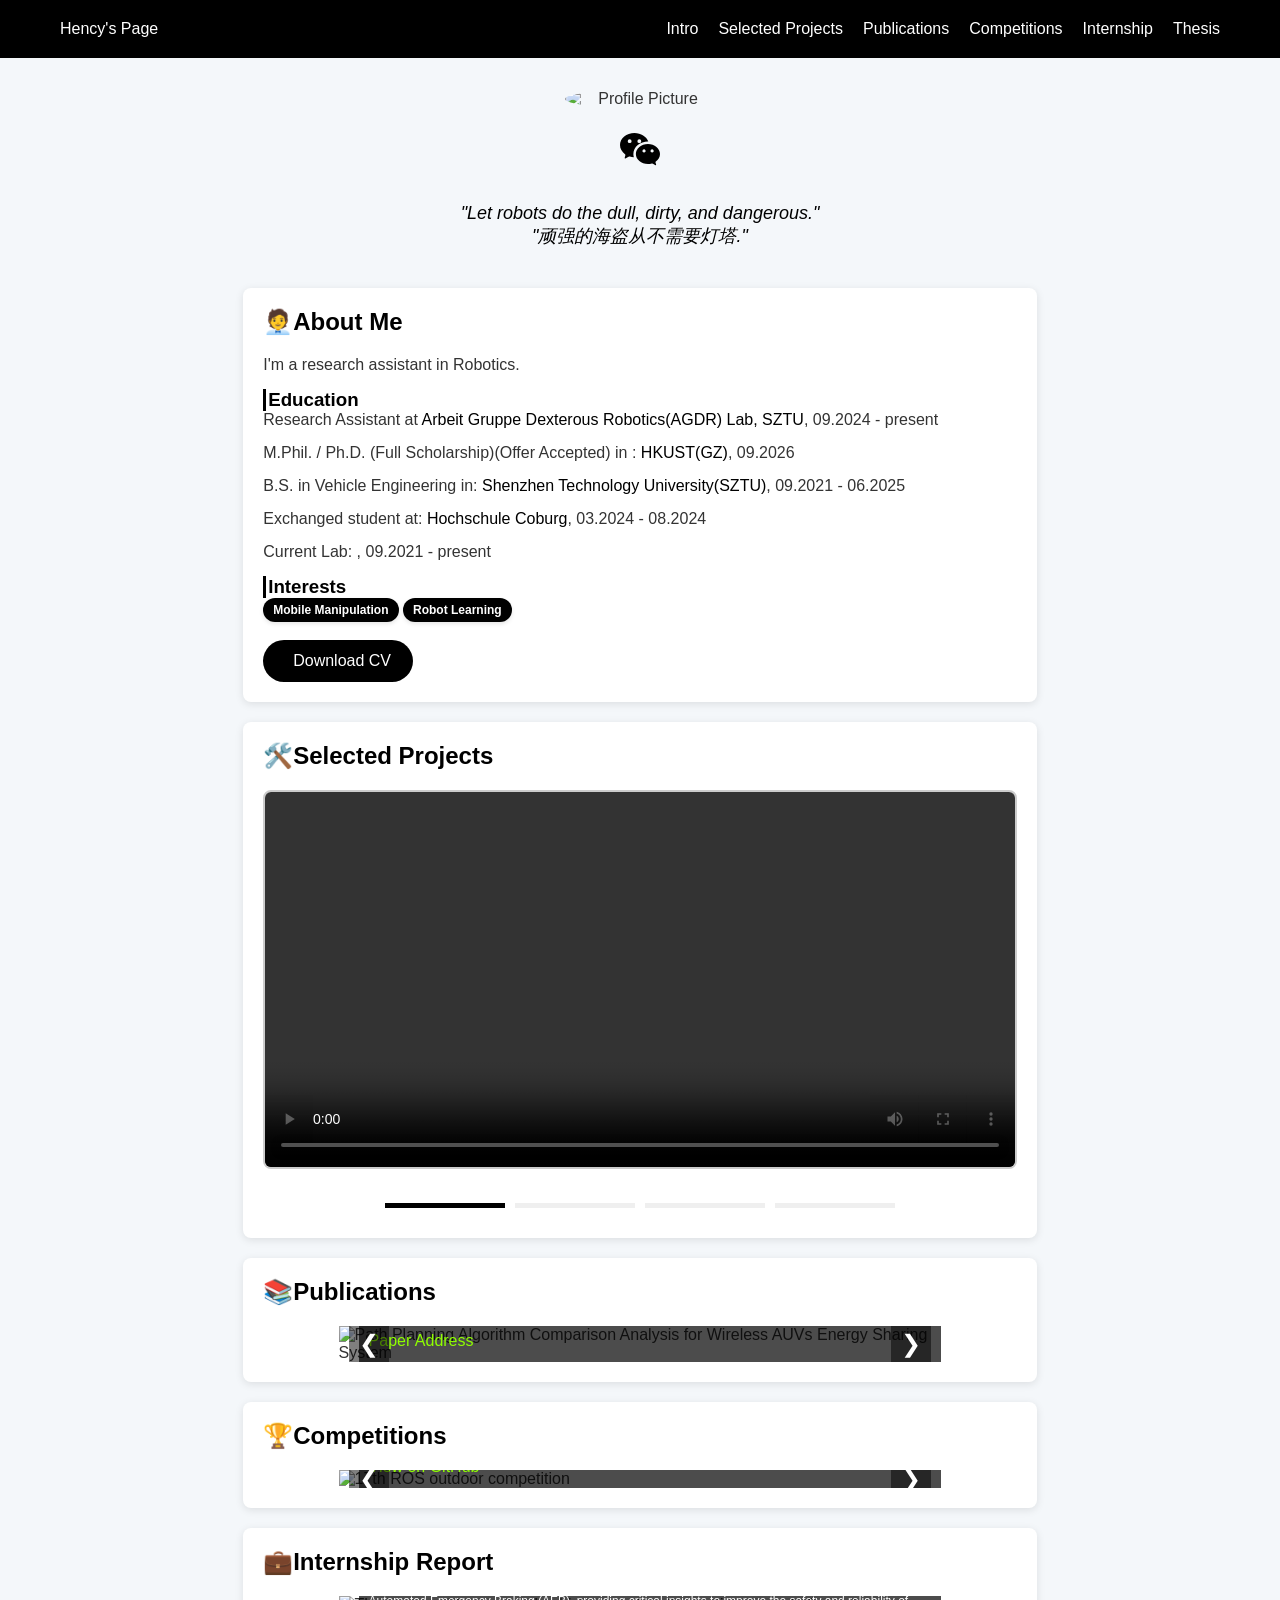
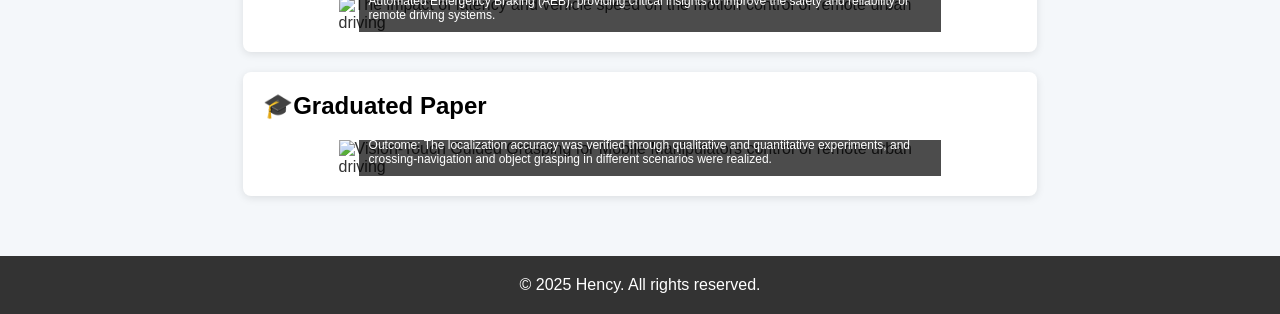
==== index.html @ dacadf4d "update" ====
<!DOCTYPE html>
<html lang="zh">
  <head>
    <meta charset="UTF-8" />
    <meta name="viewport" content="width=device-width, initial-scale=1.0" />
    <title>Hency | Robotics Research Assistant</title>
    <link rel="stylesheet" href="assets/css/styles.css" />
    <link
      href="https://fonts.googleapis.com/css2?family=Roboto+Mono&display=swap"
      rel="stylesheet"
    />
    <link
      rel="stylesheet"
      href="https://unpkg.com/@waline/client@v3/dist/waline.css"
    />
    <!-- 引入 Ionicons CDN -->
    <script
      type="module"
      src="https://unpkg.com/ionicons@5.5.2/dist/ionicons/ionicons.esm.js"
    ></script>
    <script
      nomodule
      src="https://unpkg.com/ionicons@5.5.2/dist/ionicons/ionicons.js"
    ></script>
  </head>

  <body>
    <!-- 顶部导航栏 -->
    <header>
      <nav class="navbar">
        <div class="logo">Hency's Page</div>
        <ul class="nav-links">
          <li><a href="#intro">Intro</a></li>
          <li><a href="#projects">Selected Projects</a></li>
          <li><a href="#publications">Publications</a></li>
          <li><a href="#competitions">Competitions</a></li>
          <li><a href="#internship">Internship</a></li>
          <li><a href="#thesis">Thesis</a></li>
        </ul>
        <div class="menu-toggle" id="menu-toggle">
          <span class="bar"></span>
          <span class="bar"></span>
          <span class="bar"></span>
        </div>
      </nav>
    </header>

    <section>
      <div class="container">
        <!-- 个人社交媒体 -->
        <div class="show-box" id="profile">
          <img src="assets/img/profile.jpeg" alt="Profile Picture" />

          <!-- 社交链接 -->
          <div class="social-links">
            <a href="https://github.com/hency-727" target="_blank">
              <ion-icon
                name="logo-github"
                style="font-size: 40px; color: #000000"
              ></ion-icon>
            </a>
            <a
              href="https://wechat.com/your-wechat"
              target="_blank"
              id="wechat-link"
            >
              <svg
                xmlns="http://www.w3.org/2000/svg"
                width="40"
                height="40"
                fill="#000000"
                class="bi bi-wechat"
                viewBox="0 0 16 16"
              >
                <path
                  d="M11.176 14.429c-2.665 0-4.826-1.8-4.826-4.018 0-2.22 2.159-4.02 4.824-4.02S16 8.191 16 10.411c0 1.21-.65 2.301-1.666 3.036a.32.32 0 0 0-.12.366l.218.81a.6.6 0 0 1 .029.117.166.166 0 0 1-.162.162.2.2 0 0 1-.092-.03l-1.057-.61a.5.5 0 0 0-.256-.074.5.5 0 0 0-.142.021 5.7 5.7 0 0 1-1.576.22M9.064 9.542a.647.647 0 1 0 .557-1 .645.645 0 0 0-.646.647.6.6 0 0 0 .09.353Zm3.232.001a.646.646 0 1 0 .546-1 .645.645 0 0 0-.644.644.63.63 0 0 0 .098.356"
                />
                <path
                  d="M0 6.826c0 1.455.781 2.765 2.001 3.656a.385.385 0 0 1 .143.439l-.161.6-.1.373a.5.5 0 0 0-.032.14.19.19 0 0 0 .193.193q.06 0 .111-.029l1.268-.733a.6.6 0 0 1 .308-.088q.088 0 .171.025a6.8 6.8 0 0 0 1.625.26 4.5 4.5 0 0 1-.177-1.251c0-2.936 2.785-5.02 5.824-5.02l.15.002C10.587 3.429 8.392 2 5.796 2 2.596 2 0 4.16 0 6.826m4.632-1.555a.77.77 0 1 1-1.54 0 .77.77 0 0 1 1.54 0m3.875 0a.77.77 0 1 1-1.54 0 .77.77 0 0 1 1.54 0"
                />
              </svg>
            </a>
            <a href="mailto:hengxiangchen428@gmail.com" target="_blank">
              <ion-icon
                name="mail"
                style="font-size: 40px; color: #000000"
              ></ion-icon>
            </a>
          </div>

          <!-- 座右铭 -->
          <div class="motto">
            <p>"Let robots do the dull, dirty, and dangerous."</p>
            <p>"顽强的海盗从不需要灯塔."</p>
          </div>
        </div>

        <!-- 弹窗 -->
        <div id="wechat-modal" class="modal">
          <div class="modal-content">
            <div class="modal-header">
              <p>Scan QR Code to add my WeChat</p>
              <span id="close-modal">&times;</span>
            </div>
            <img src="assets/img/wechat_qrcode.png" alt="WeChat QR Code" />
          </div>
        </div>

        <!-- 个人简介 -->
        <div class="show-box" id="intro">
          <h2>🧑‍💼About Me</h2>
          <div class="inner-div">
            <ul>
              <li>I'm a research assistant in Robotics.</li>
              <h3 class="area-title">Education</h3>
              <li>
                Research Assistant at
                <a href="https://tusz-agdr.github.io/"
                  >Arbeit Gruppe Dexterous Robotics(AGDR) Lab, SZTU</a
                >, 09.2024 - present
              </li>
              <li>
                M.Phil. / Ph.D. (Full Scholarship)(Offer Accepted) in :
                <a href="https://www.hkust-gz.edu.cn/"
                  >HKUST(GZ)</a
                >, 09.2026
              </li>              
              <li>
                B.S. in Vehicle Engineering in:
                <a href="https://www.sztu.edu.cn/"
                  >Shenzhen Technology University(SZTU)</a
                >, 09.2021 - 06.2025
              </li>
              <li>
                Exchanged student at:
                <a href="https://www.hs-coburg.de/">Hochschule Coburg</a>,
                03.2024 - 08.2024
              </li>
              <li>
                Current Lab:
                <a href=""
                  ></a
                >, 09.2021 - present
              </li>
              <h3 class="area-title">Interests</h3>
              <span class="capsule-label green">Mobile Manipulation</span>
              <span class="capsule-label green">Robot Learning</span>
              <!-- <span class="capsule-label green">VLA</span> -->
            </ul>
            <br/>
            <a
              target="_blank"
              href="Resume-Latex-HengxiangChen/template.pdf"
              class="button green">
              <ion-icon name="save" style="font-size: 20px"></ion-icon>
              &ensp;Download CV
            </a>
          </div>
        </div>

        <!-- 项目展示 -->
        <div class="show-box" id="projects">
          <h2>🛠️Selected Projects</h2>
          <div id="video-player">
            <video id="main-video" controls>
              <source src="" type="video/mp4" />
              Your browser does not support the video tag.
            </video>
          </div>

          <div id="thumbnails">
            <button
              class="thumb active"
              onclick="selectVideo(0)"
              alt="Video 1"
            ></button>
            <button
              class="thumb"
              onclick="selectVideo(1)"
              alt="Video 2"
            ></button>
            <button
              class="thumb"
              onclick="selectVideo(2)"
              alt="Video 3"
            ></button>
            <button
              class="thumb"
              onclick="selectVideo(3)"
              alt="Video 4"
            ></button>
          </div>
        </div>

        <!-- 证书展示 -->
        <div class="show-box" id="publications">
          <h2>📚Publications</h2>
          <div class="carousel-container">
            <div class="carousel-wrapper">
              <div class="carousel-item">
                <img
                  src="assets/img/publications/Path_Planning_Algorithm_Comparison_Analysis_for_Wireless_AUVs_Energy_Sharing_System.png"
                  alt="Path Planning Algorithm Comparison Analysis for Wireless AUVs Energy Sharing System"
                />
                <div class="carousel-text">
                  <p class="title">
                    Path Planning Algorithm Comparison Analysis for Wireless
                    AUVs Energy Sharing System
                  </p>
                  <p class="text">
                    In this research, we proposes a wireless AUV energy sharing
                    system for underwater recharging, focuses on path planning
                    to navigate from supplier AUV to consumer AUV in complex
                    underwater environments, we evaluate and compare path
                    length、energy consumption and time/space complexity of RRT*
                    and PSO algorithms under different scenarios (static
                    obstacles and dynamic obstacles、common conditions and
                    narrow area).
                  </p>
                  <a
                    href="https://github.com/Hency-727/Algorithm_Comparison_RRTstar_and_PSO"
                    >View on GitHub</a
                  ><br />
                  <a href="https://arxiv.org/abs/2203.03092">Paper Address</a>
                </div>
              </div>
              <div class="carousel-item">
                <img
                  src="assets/img/publications/Cross-Modal_Robotic_Perception_for-poster.png"
                  alt="Cross-Modal Robotic Perception for poster"
                />
                <div class="carousel-text">
                  <p class="title">
                    Cross Modal Robotic Perception with a Large Vision Language
                    Model for Physical Property Inference
                  </p>
                  <p class="text">
                    Inferring physical properties can significantly enhance
                    robotic manipulation by enabling robots to handle objects
                    safely and efficiently through adaptive grasping strategies.
                    However, previous approaches have typically relied solely on
                    either tactile or visual data, limiting their ability to
                    fully capture object properties. In this work, we propose a
                    novel cross-modal perception framework that integrates
                    visual observations with tactile representations within a
                    multimodal vision-language model. Our physical reasoning
                    framework incorporates a hierarchical feature alignment
                    mechanism and a refined prompting strategy, enabling
                    property-specific predictions that correlate strongly with
                    ground-truth physical measurements. We evaluate our approach
                    on a dataset comprising 30 diverse objects and demonstrate
                    that it outperforms existing baselines in accurately
                    predicting physical properties critical for robotic
                    manipulation.
                  </p>
                  <a href="https://github.com/hency/robonav">View on GitHub</a>
                </div>
              </div>
            </div>
            <div class="prev" onclick="moveSlide(-1, 'publications')">
              &#10094;
            </div>
            <div class="next" onclick="moveSlide(1, 'publications')">
              &#10095;
            </div>
          </div>
        </div>

        <!-- 比賽展示 -->
        <div class="show-box" id="competitions">
          <h2>🏆Competitions</h2>
          <div class="carousel-container">
            <div class="carousel-wrapper">
              <div class="carousel-item">
                <img
                  src="assets/img/certificates/17th_ROS_outdoor_competition.png"
                  alt="17th ROS outdoor competition"
                />
                <div class="carousel-text">
                  <p class="title">
                    3rd place in the outdoor ROS competition of the 17th
                    National College Student Smart Car Competition
                  </p>
                  <p class="text">
                    The race track is delineated by red and blue cones marking
                    the left and right boundaries. The competition requires
                    completing the first lap through autonomous mapping,
                    followed by a second lap involving autonomous navigation in
                    the shortest possible time. Our solution utilized a
                    comprehensive technology stack, including high-level chassis
                    controller design, multi-modal data fusion of vision and
                    radar for obstacle detection, map optimization, and
                    autonomous localization and navigation tracking.
                  </p>
                  <a
                    href="https://github.com/Hency-727/racecar_outdoor_ros_competition2022"
                    >View on GitHub</a
                  ><br />
                </div>
              </div>
              <div class="carousel-item">
                <img
                  src="assets/img/certificates/25th_Competition_(Intelligent_Driving).png"
                  alt="25th Competition (Intelligent Driving)"
                />
                <div class="carousel-text">
                  <p class="title">
                    5th place in the 25th China Robotics and Artificial
                    Intelligence Competition
                  </p>
                  <p class="text">
                    Developed a robot navigation system capable of reaching
                    specified target points in minimal time within a closed
                    environment, handling narrow corridors and complex discrete
                    scenarios (e.g., double figure-eight turns formed by cone
                    markers) using Ackermann steering chassis. Employed Gmapping
                    for SLAM-based environment mapping, AMCL for localization,
                    and MoveBase for path planning.Implemented a Pure Pursuit
                    (PP) algorithm for real-time target point tracking and path
                    following.
                  </p>
                  <a
                    href="https://github.com/Hency-727/racecar_intelligent_driving2023"
                    >View on GitHub</a
                  >
                </div>
              </div>
              <div class="carousel-item">
                <img
                  src="assets/img/certificates/18th_Design_Competition.png"
                  alt="18th Design Competition"
                />
                <div class="carousel-text">
                  <p class="title">
                    3rd Prize in the National College Students Intelligent Car
                    Competition Intelligent Car Creative Design Competition
                  </p>
                  <p class="text">
                    This project was developed by the "顶峰相见，风光无限" team
                    from Shenzhen Technology University as part of the 2023
                    National College Student Smart Car Competition. Built upon
                    the official competition chassis, the team focused on
                    optimizing vehicle structure, sensor layout, and control
                    logic design to create a dual-mode intelligent concept car
                    that balances functionality and aesthetic expression.
                  </p>
                  <a href="https://github.com/hency/robonav">View on GitHub</a>
                </div>
              </div>
            </div>
            <div class="prev" onclick="moveSlide(-1, 'competitions')">
              &#10094;
            </div>
            <div class="next" onclick="moveSlide(1, 'competitions')">
              &#10095;
            </div>
          </div>
        </div>

        <!-- 实习证明 -->
        <div class="show-box" id="internship">
          <h2>💼Internship Report</h2>
          <div class="carousel-container">
            <div class="carousel-wrapper">
              <div class="carousel-item">
                <img
                  src="assets/img/The_impact_of_latency_and_vehicle_speed_on_the_motion_control_of_remote_urban_driving.jpg"
                  alt="The impact of latency and vehicle speed on the motion control of remote urban driving"
                />
                <div class="carousel-text">
                  <p class="title">
                    The impact of latency and vehicle speed on the motion
                    control of remote urban driving
                  </p>
                  <p class="text">
                    In this research, we quantitatively analyzes the impacts of
                    latency and vehicle speed on motion control in remote urban
                    driving through statistical modeling of simulation results
                    and real-world vehicle data. It employs Time To Collision
                    (TTC) as a collision risk metric to evaluate and quantify
                    the risk associated with different latency scenarios.
                    Experimental results indicate that higher latency
                    significantly increases collision risks in specific traffic
                    scenarios, such as protected left turns and intersections.
                    The study proposes practical safety countermeasures,
                    including scenario restrictions, speed optimization, and
                    local Automated Emergency Braking (AEB), providing critical
                    insights to improve the safety and reliability of remote
                    driving systems.
                  </p>
                </div>
              </div>
            </div>
            <!-- <div class="prev" onclick="moveSlide(-1, 'internship')">
              &#10094;
            </div>
            <div class="next" onclick="moveSlide(1, 'internship')">
              &#10095;
            </div> -->
          </div>
        </div>

        <!-- 毕业论文 -->
        <div class="show-box" id="thesis">
          <h2>🎓Graduated Paper</h2>
          <div class="carousel-container">
            <div class="carousel-wrapper">
              <div class="carousel-item">
                <img
                  src="assets/img/bachelor_thesis_cover.png"
                  alt="Vision-Touch Guided Grasping for Mobile Manipulators control of remote urban driving"
                />
                <div class="carousel-text">
                  <p class="title">
                    Vision-Touch Guided Grasping for Mobile Manipulators control
                    of remote urban driving
                  </p>
                  <p class="text">
                    Problem: Mobile manipulators often struggle with accurate
                    object grasping and long-range navigation in semantically
                    rich, dynamic environments. Approach: Designed a full-stack
                    robotic system combining Cartographer for high-precision
                    localization and GraspNet-based 6-DoF grasp pose prediction
                    under RGB-D Realsense D455i and tactile sensor (Gelsight
                    Mini). Built a ROS-based pipeline integrating YOLOv8 for
                    object detection, SAM for segmentation, and MoveIt for
                    motion planning.</p>
                    <p class="text">Outcome: The localization accuracy was
                    verified through qualitative and quantitative experiments,
                    and crossing-navigation and object grasping in different
                    scenarios were realized.
                  </p>
                </div>
              </div>
            </div>
            <!-- <div class="prev" onclick="moveSlide(-1, 'thesis')">
              &#10094;
            </div>
            <div class="next" onclick="moveSlide(1, 'thesis')">
              &#10095;
            </div> -->
          </div>
        </div>

        <!-- 评论区 - Waline -->
        <div id="waline"></div>
      </div>
    </section>

    <footer>
      <p>&copy; 2025 Hency. All rights reserved.</p>
    </footer>

    <script src="assets/js/script.js"></script>
    <script>
      // 初始化默认视频
      document.querySelector("#main-video source").src = selectVideo(0);
    </script>
    <script type="module">
      import { init } from "https://unpkg.com/@waline/client@v3/dist/waline.js";

      init({
        el: "#waline",
        serverURL: "https://walinehency.vercel.app",
      });
    </script>
  </body>
</html>
---- assets/css/styles.css ----
* {
  margin: 0;
  padding: 0;
  box-sizing: border-box;
}

body {
  font-family: "Noto Sans SC", sans-serif;
  background-color: #f4f7fa;
  color: #333;
}

header {
  z-index: 999;
  width: 100%;
  background-color: #000000;
  color: #fff;
  padding: 20px 0;
  position: fixed;
}

footer {
  background-color: #333;
  color: #fff;
  padding: 20px;
  text-align: center;
}

/* 其他区块样式 */
section {
  padding: 40px 20px;
}

h2 {
  color: #000000;
  margin-bottom: 20px;
}

.container {
  display: flex;
  width: 80%;
  margin: 0 auto;
  flex-direction: column;
  align-items: center;
}

.show-box {
  width: 50%;
  background: #fff;
  border-radius: 8px;
  margin-bottom: 20px;
  box-shadow: 0 2px 8px rgba(0, 0, 0, 0.1);
  padding: 20px;
  transition: 0.3s;
}

.show-box ul {
  list-style-type: none;
  padding-left: 0;
}

.show-box li {
  margin-bottom: 15px;
}

.show-box a {
  color: #000000;
  text-decoration: none;
}

.show-box a:hover {
  text-decoration: underline;
}

.navbar {
  display: flex;
  justify-content: space-between;
  align-items: center;
  max-width: 1200px;
  margin: 0 auto;
  padding: 0 20px;
}

.nav-links {
  list-style-type: none;
  display: flex;
}

.nav-links li {
  margin-left: 20px;
}

.nav-links a {
  color: #fff;
  text-decoration: none;
  font-size: 16px;
}

.nav-links a:hover {
  text-decoration: underline;
}

.menu-toggle {
  display: none;
  flex-direction: column;
  justify-content: space-between;
  height: 20px;
  width: 30px;
}

.menu-toggle .bar {
  height: 4px;
  width: 100%;
  background-color: #fff;
}

/* 弹窗样式 */
.modal {
  display: none;
  position: fixed;
  z-index: 1;
  left: 0;
  top: 0;
  width: 100%;
  height: 100%;
  background-color: rgba(0, 0, 0, 0.5);
  justify-content: center;
  align-items: center;
}

.modal-header {
  display: flex;
  justify-content: space-between;
}

.modal-header #close-modal {
  font-weight: bold;
}

.modal-content {
  text-align: center;
  background-color: white;
  padding: 20px;
  border-radius: 8px;
}

.modal img {
  width: 50%;
}

/* 胶囊标签样式 */
.capsule-label {
  display: inline-block;
  padding: 5px 10px;
  font-size: 12px;
  font-weight: bold;
  color: white;
  background-color: #000000; /* 胶囊标签的背景色 */
  border-radius: 50px; /* 胶囊形状的关键 */
  text-align: center;
  box-shadow: 0 2px 4px rgba(0, 0, 0, 0.1); /* 胶囊的阴影效果 */
  transition: background-color 0.3s ease, transform 0.3s ease;
}

/* 鼠标悬停效果 */
.capsule-label:hover {
  background-color: #000000; /* 悬停时的背景色变化 */
  transform: scale(1.05); /* 鼠标悬停时标签放大 */
}

/* 可选的不同颜色类型 */
.capsule-label.green {
  background-color: #000000;
}

/* 按钮样式 */
.button {
  display: inline-flex;
  align-items: center;
  justify-content: center;
  padding: 10px 20px;
  font-size: 16px;
  font-weight: 500;
  color: white !important;
  background-color: #000000; /* 按钮的背景色 */
  border: 2px solid transparent; /* 设置透明边框，方便悬停时显示 */
  border-radius: 30px; /* 圆角按钮 */
  cursor: pointer;
  transition: background-color 0.3s ease, transform 0.3s ease,
    border-color 0.3s ease;
  text-decoration: none; /* 去掉文本的下划线 */
}

.button:hover {
  background-color: #45a049; /* 鼠标悬停时按钮的背景色变化 */
  transform: scale(1.05); /* 悬停时按钮稍微放大 */
  border-color: #000000; /* 悬停时增加边框颜色 */
}

.button svg {
  margin-right: 8px; /* 图标和文字之间的间隔 */
  width: 20px; /* 图标的宽度 */
  height: 20px; /* 图标的高度 */
}

/* 可选的按钮颜色 */
.button.green {
  background-color: #000000;
}

#video-player {
  width: 720px;
  margin: 20px auto;
}
video {
  width: 100%;
  border: 2px solid #ccc;
  border-radius: 8px;
}
#controls {
  margin: 10px;
}
#thumbnails {
  display: flex;
  justify-content: center;
  gap: 10px;
  overflow-x: auto;
  padding: 10px;
  white-space: nowrap;
  background: #fff;
}
.thumb {
  width: 120px;
  height: 5px;
  cursor: pointer;
  border: 2px solid transparent;
}
.thumb.active {
  border-color: #000000;
  background-color: #000000;
}

/* 图文轮播 */
.carousel-container {
  width: 80%;
  margin: auto;
  position: relative;
  overflow: hidden;
}

.carousel-wrapper {
  display: flex;
  transition: transform 0.5s ease-in-out;
}

.carousel-item {
  min-width: 100%;
  box-sizing: border-box;
  position: relative;
}

.carousel-item img {
  width: 100%;
  height: auto;
}

.carousel-text {
  position: absolute;
  bottom: 0px;
  left: 20px;
  color: white;
  font-size: 24px;
  background: rgba(0, 0, 0, 0.7);
  padding: 10px;
}

/* 控制按钮 */
.carousel-container .prev,
.carousel-container .next {
  position: absolute;
  top: 50%;
  transform: translateY(-50%);
  background-color: rgba(0, 0, 0, 0.5);
  color: white;
  font-size: 24px;
  padding: 10px;
  cursor: pointer;
}

.carousel-container .prev {
  left: 10px;
}

.carousel-container .next {
  right: 10px;
}

.carousel-container p,
.carousel-container a {
  font-size: 16px;
}

.carousel-container a {
  color: #8fff00;
}

.carousel-container .title {
  font-size: 16px;
  font-weight: bold;
  color: yellow;
}

.carousel-container .text {
  font-size: 12px;
}

/* 个人简介 */
.show-box#profile {
  margin-top: 30px;
  background-color: unset;
  box-shadow: unset;
}

.show-box#profile img {
  width: 150px;
  border-radius: 50%;
  margin-bottom: 20px;
}

.show-box#profile {
  text-align: center;
}

.show-box#profile img {
  width: 150px;
  border-radius: 50%;
  margin-bottom: 20px;
  display: block;
  margin-left: auto;
  margin-right: auto;
}

/* 超链接样式 */
.social-links {
  display: flex;
  justify-content: center;
  gap: 20px;
  margin-top: 20px;
}

.social-links a {
  color: #000000;
  font-size: 20px;
  text-decoration: none;
}

/* 座右铭样式 */
.motto {
  margin-top: 30px;
  font-style: italic;
  color: #000000;
  text-align: center;
  font-size: 18px;
}

/* 教育背景 */
.area-title {
  padding-left: 2px;
  border-left: solid 3px #000000;
  font-weight: bold;
  color: #000000;
}

.show-box#intro .inner-div {
  display: flex;
  flex-direction: row;
  justify-content: space-between;
  align-items: center;
}

#waline {
  width: 51%;
}

/* 自适应设计 */
@media (max-width: 1880px) {
  .show-box {
    width: 80%;
  }

  #waline {
    width: 82%;
  }
}

@media (max-width: 1680px) {
  .show-box#intro .inner-div {
    flex-direction: column;
    align-items: flex-start;
  }

  .show-box#intro .inner-div button {
    margin: 10px auto 0 auto;
  }
}

@media (max-width: 1680px) {
  #video-player {
    width: unset;
  }
}

@media (max-width: 768px) {
  section {
    padding: unset;
  }

  .nav-links {
    display: none;
    flex-direction: column;
    background-color: #000000;
    width: 100%;
    position: absolute;
    top: 70px;
    left: 0;
    padding: 20px;
    opacity: 0; /* 初始为透明 */
    transform: translateY(-20px); /* 初始位置偏移 */
    transition: opacity 0.3s ease, transform 0.3s ease; /* 添加平滑过渡动画 */
  }

  .nav-links li {
    margin-left: 0;
    margin-bottom: 10px;
    text-align: center;
  }

  .menu-toggle {
    display: flex;
  }

  .nav-links.active {
    display: flex;
    opacity: 1;
    background-color: #000000;
  }

  .container {
    width: unset;
    padding: 0 10px;
  }

  .show-box {
    width: 100%;
  }

  .carousel-text {
    max-height: 16vh;
    overflow: scroll;
  }

  .show-box#profile {
    margin-top: 100px;
  }

  #video-player {
    width: unset;
  }

  #waline {
    width: 102%;
  }
}
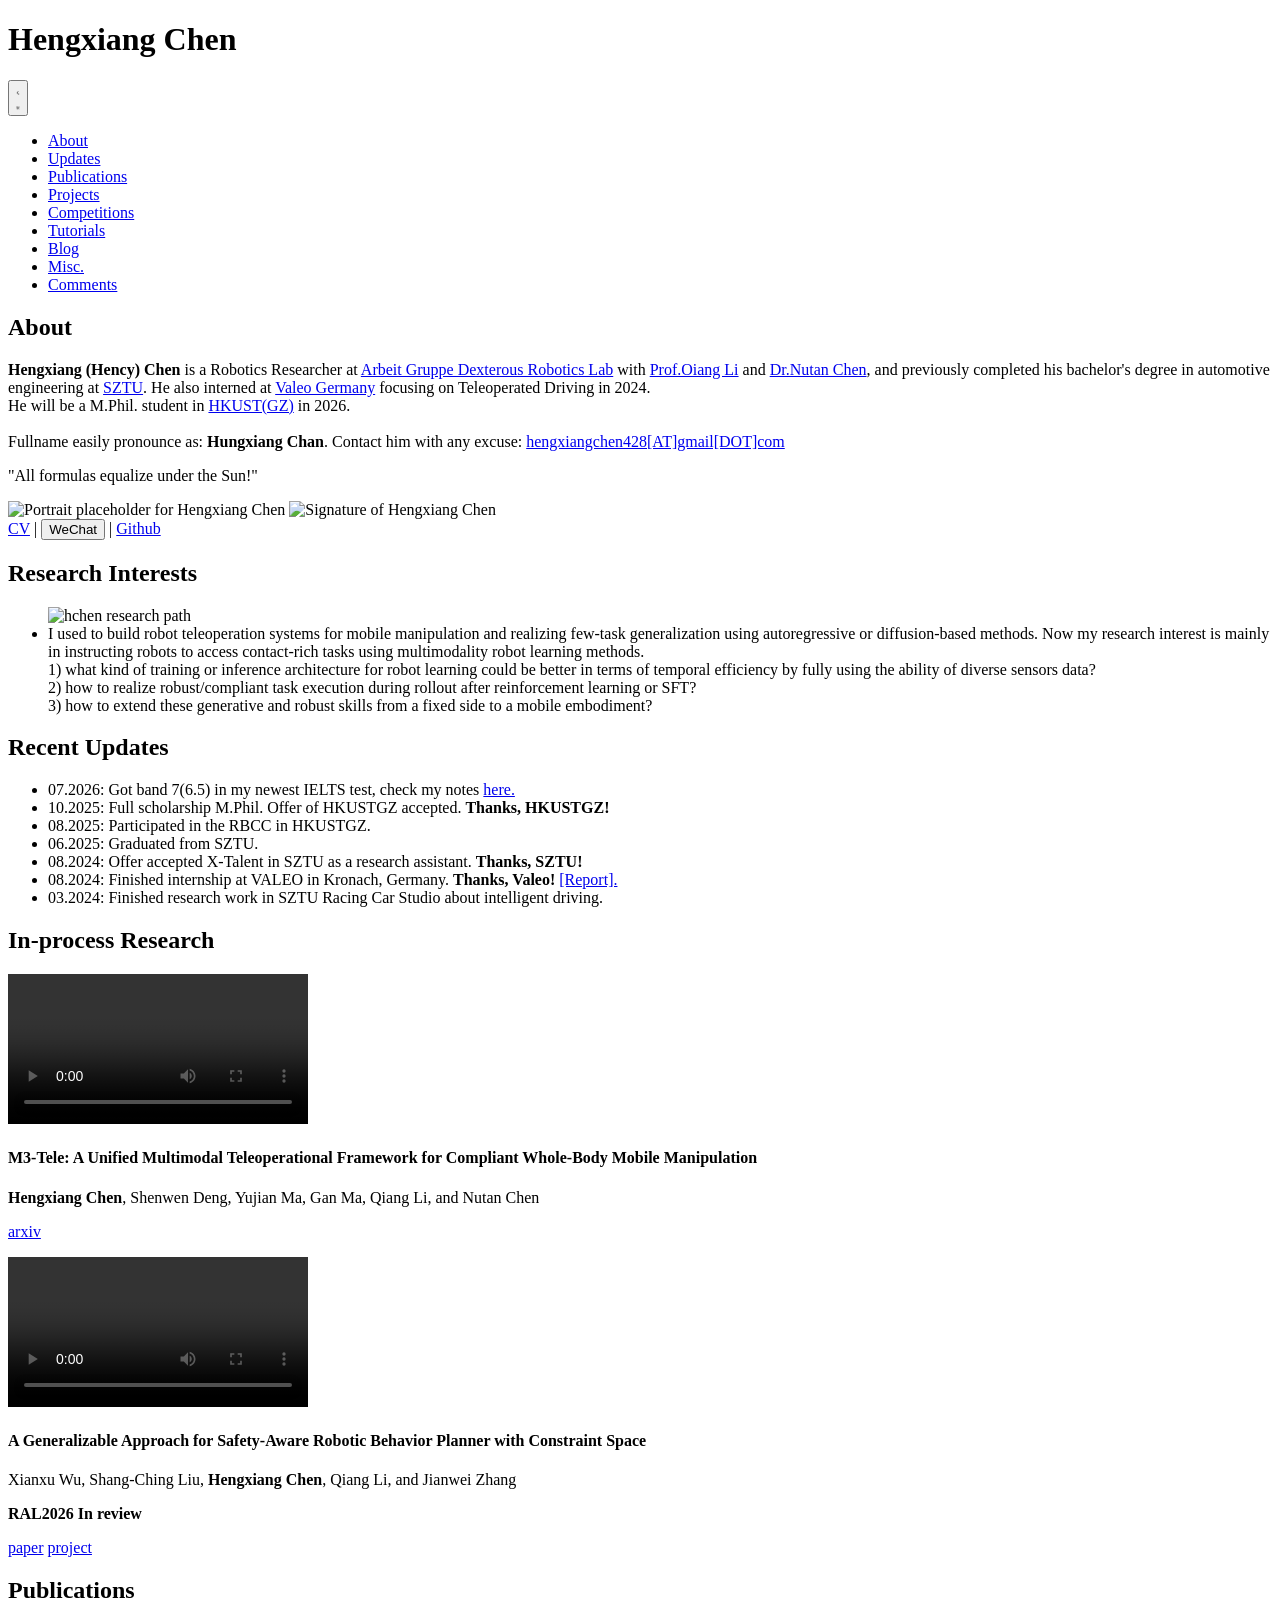
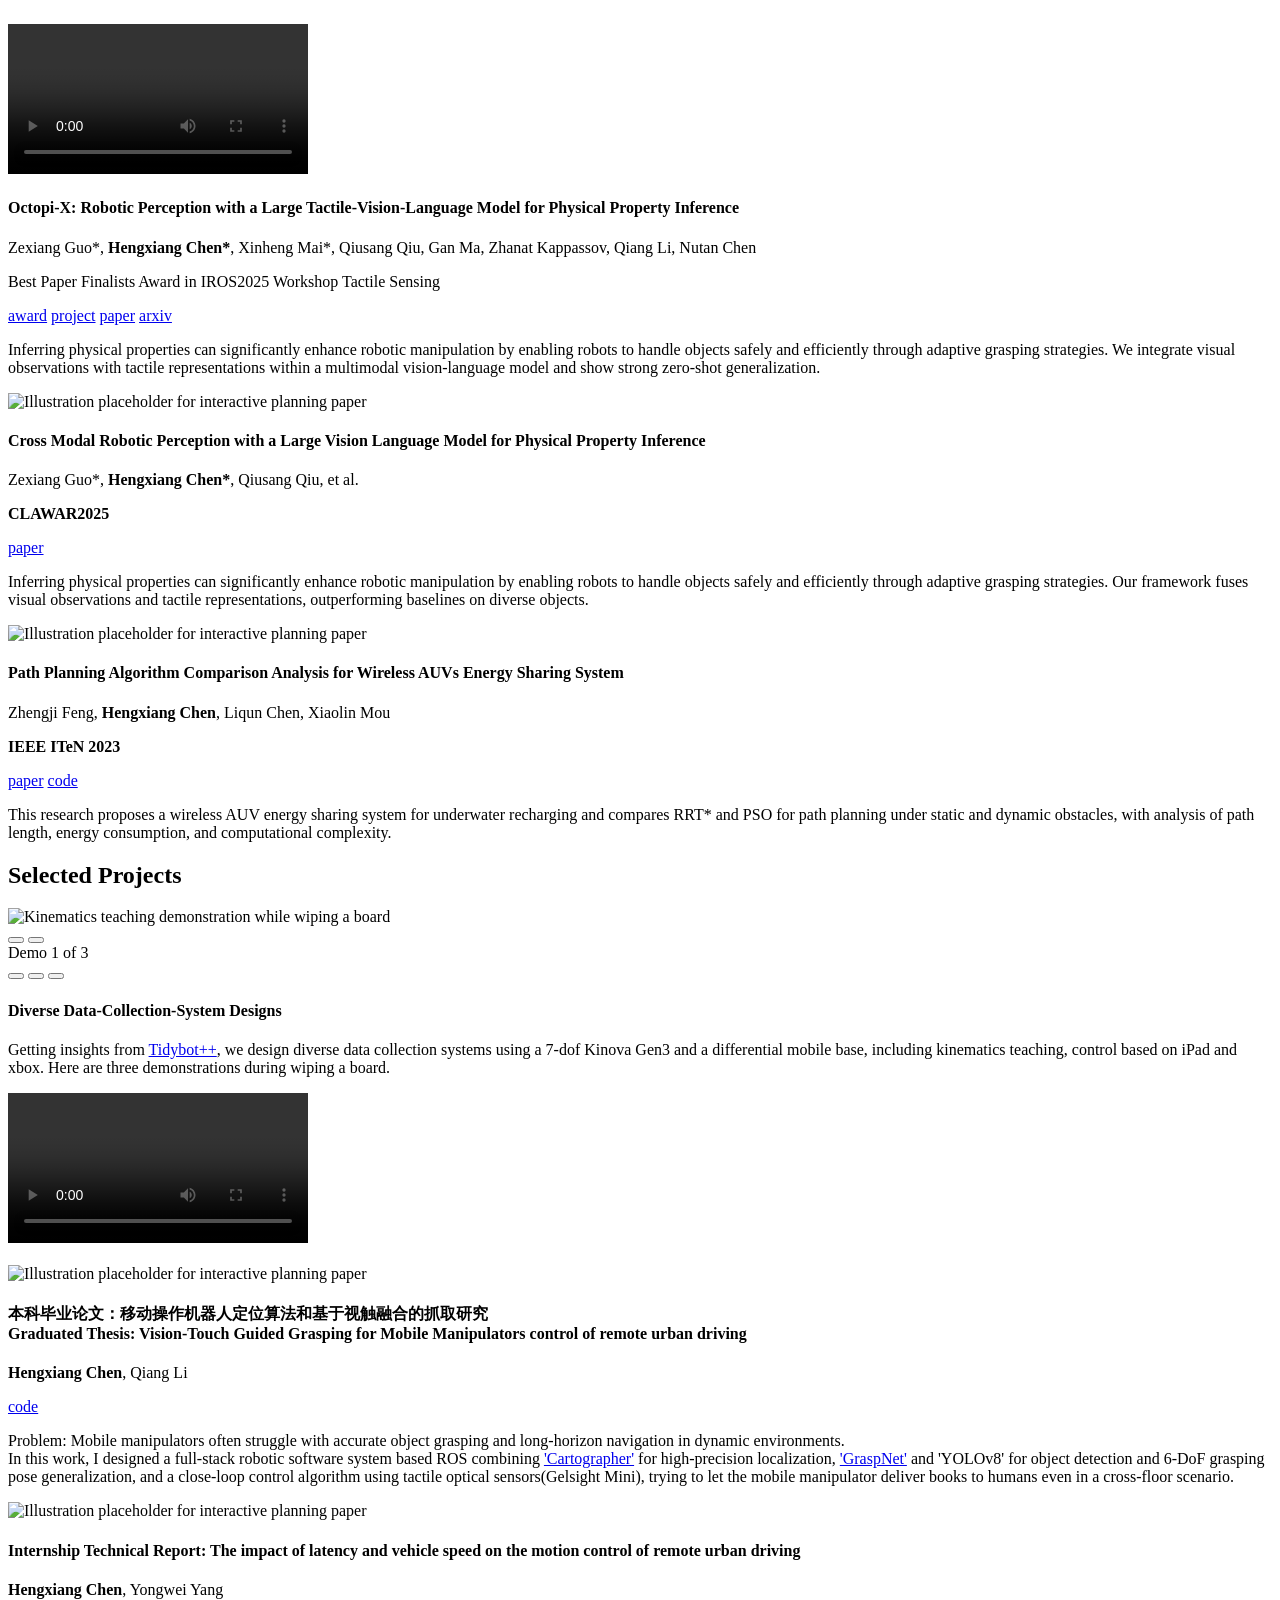
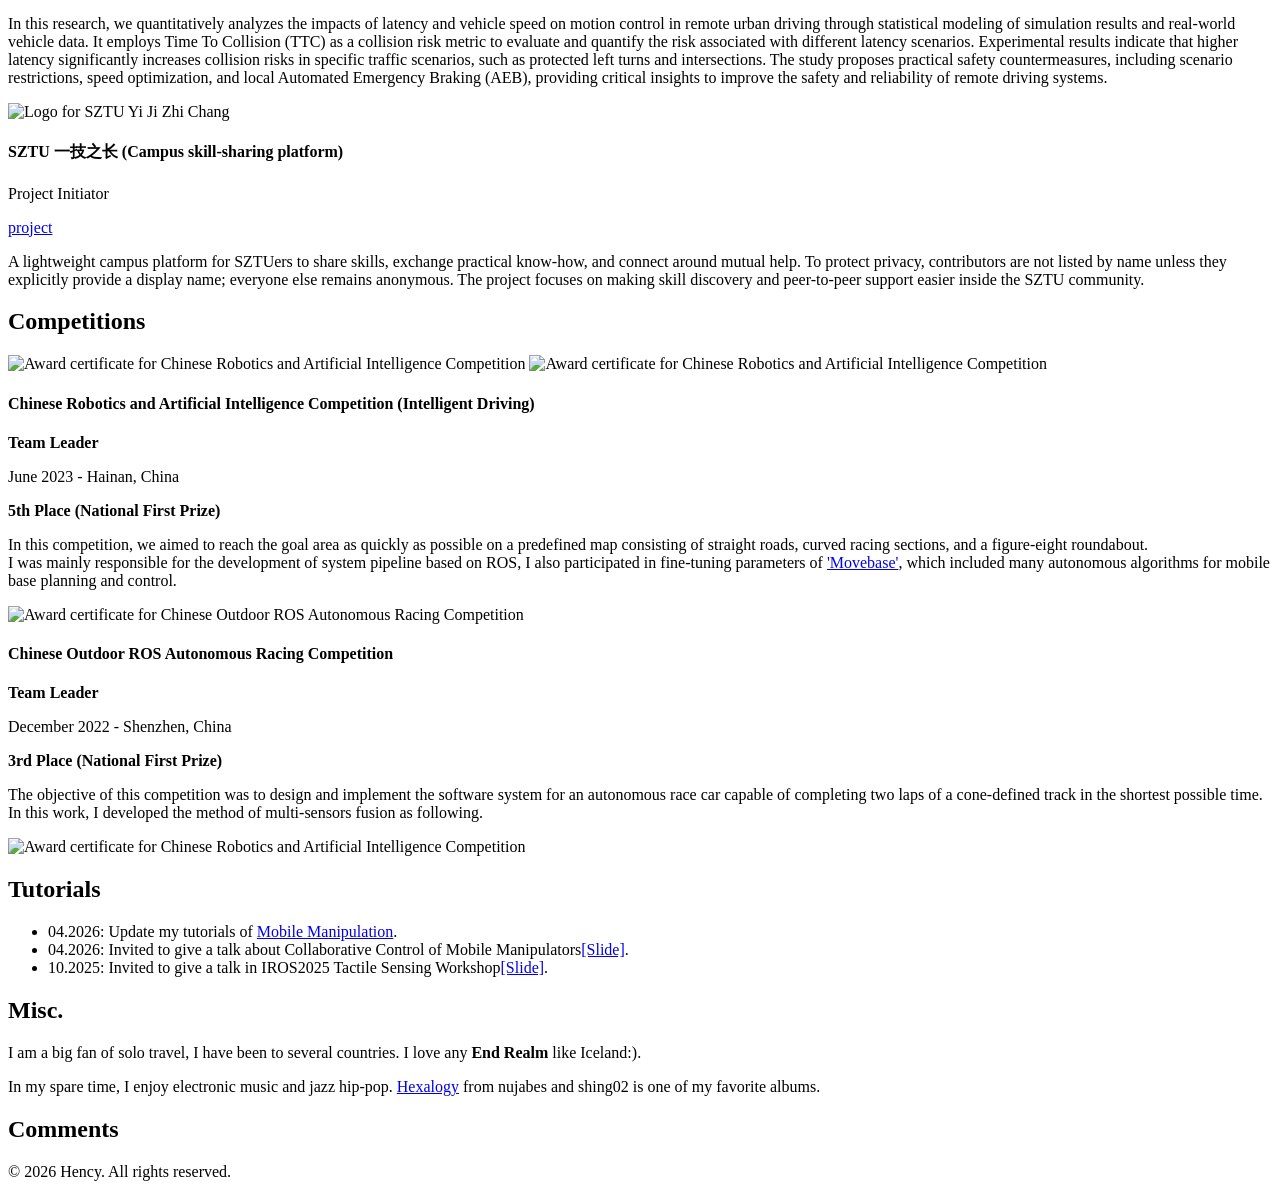
==== commit 533318a8: "update" ====
--- a/index.html
+++ b/index.html
@@ -1,468 +1,767 @@
 <!DOCTYPE html>
-<html lang="zh">
-  <head>
-    <meta charset="UTF-8" />
-    <meta name="viewport" content="width=device-width, initial-scale=1.0" />
-    <title>Hency | Robotics Research Assistant</title>
-    <link rel="stylesheet" href="assets/css/styles.css" />
-    <link
-      href="https://fonts.googleapis.com/css2?family=Roboto+Mono&display=swap"
-      rel="stylesheet"
-    />
-    <link
-      rel="stylesheet"
-      href="https://unpkg.com/@waline/client@v3/dist/waline.css"
-    />
-    <!-- 引入 Ionicons CDN -->
-    <script
-      type="module"
-      src="https://unpkg.com/ionicons@5.5.2/dist/ionicons/ionicons.esm.js"
-    ></script>
-    <script
-      nomodule
-      src="https://unpkg.com/ionicons@5.5.2/dist/ionicons/ionicons.js"
-    ></script>
-  </head>
-
-  <body>
-    <!-- 顶部导航栏 -->
-    <header>
-      <nav class="navbar">
-        <div class="logo">Hency's Page</div>
-        <ul class="nav-links">
-          <li><a href="#intro">Intro</a></li>
-          <li><a href="#projects">Selected Projects</a></li>
-          <li><a href="#publications">Publications</a></li>
-          <li><a href="#competitions">Competitions</a></li>
-          <li><a href="#internship">Internship</a></li>
-          <li><a href="#thesis">Thesis</a></li>
+<html lang="en">
+<head>
+<meta charset="UTF-8">
+<meta name="viewport" content="width=device-width, initial-scale=1.0">
+<title>Hency</title>
+<script>
+(() => {
+    const storedTheme = localStorage.getItem('theme-preference');
+    const prefersDark = window.matchMedia('(prefers-color-scheme: dark)').matches;
+    const theme = storedTheme || (prefersDark ? 'dark' : 'light');
+    document.documentElement.dataset.theme = theme;
+})();
+</script>
+<link rel="stylesheet" href="style.css">
+<link rel="stylesheet" href="https://unpkg.com/@waline/client@v3/dist/waline.css">
+</head>
+<body>
+<div id="layout">
+    <!-- Sidebar -->
+    <div id="sidebar">
+        <div class="sidebar-top">
+            <h1>Hengxiang Chen</h1>
+            <button type="button" class="theme-toggle" id="theme-toggle" aria-pressed="false" aria-label="Toggle color theme">
+                <span class="theme-icon theme-icon-light" aria-hidden="true">
+                    <svg viewBox="0 0 24 24" class="theme-svg">
+                        <path d="M15.8 3.2a8.9 8.9 0 1 0 5 16.4 8.1 8.1 0 1 1-5-16.4Z" fill="none" stroke="currentColor" stroke-linejoin="round" stroke-width="2"></path>
+                    </svg>
+                </span>
+                <span class="theme-icon theme-icon-dark" aria-hidden="true">
+                    <svg viewBox="0 0 24 24" class="theme-svg">
+                        <circle cx="12" cy="12" r="4" fill="none" stroke="currentColor" stroke-width="2"></circle>
+                        <path d="M12 1.8v3.1M12 19.1v3.1M22.2 12h-3.1M4.9 12H1.8M19.2 4.8l-2.2 2.2M7 17l-2.2 2.2M19.2 19.2 17 17M7 7 4.8 4.8" fill="none" stroke="currentColor" stroke-linecap="round" stroke-width="2"></path>
+                    </svg>
+                </span>
+            </button>
+        </div>
+        <p class="tagline"> </p>
+        <ul>
+            <li><a href="#about">About</a></li>
+            <li><a href="#updates">Updates</a></li>
+            <!-- <li><a href="#research">Research</a></li> -->
+            <li><a href="#publications">Publications</a></li>
+            <li><a href="#projects">Projects</a></li>
+            <li><a href="#competitions">Competitions</a></li>
+            <li><a href="#technical_tutorials">Tutorials</a></li>
+            <li><a href="blog.html">Blog</a></li>
+            <li><a href="#misc.">Misc.</a></li>
+            <li><a href="#comments">Comments</a></li>
+            <!-- <li><a href="#contact">Contact</a></li> -->
+            <!-- <li><a href="https://github.com/hengxiangchen">GitHub</a></li> -->
         </ul>
-        <div class="menu-toggle" id="menu-toggle">
-          <span class="bar"></span>
-          <span class="bar"></span>
-          <span class="bar"></span>
+    </div>
+
+    <!-- Main content -->
+    <div id="content">
+        <section id="about">
+            <div class="about-header">
+                <div class="about-copy">
+                    <h2>About</h2>
+                    <p>
+                        <b>Hengxiang (Hency) Chen</b> is a Robotics Researcher at <a href="https://tusz-agdr.github.io/">Arbeit Gruppe
+                        Dexterous Robotics Lab</a> with <a href="https://sites.google.com/site/qiangliresearch/qiang-li-s-homepage?authuser=0">Prof.Oiang Li</a> and <a href="https://www.linkedin.com/in/nutan-chen-17678678/">Dr.Nutan Chen</a>, and previously completed his bachelor's degree in
+                        automotive engineering at <a href="https://www.sztu.edu.cn/">SZTU</a>. He also interned at <a href="https://www.valeo.com/en/kronach-neuses-valeo-brain-division/">Valeo Germany</a> focusing on Teleoperated Driving in 2024.
+                        <!-- <br>
+                        My work centers on robot learning, especially in compliant mobile manipulation. -->
+                        <br>
+                        He will be a M.Phil. student in <a href="https://www.hkust-gz.edu.cn/">HKUST(GZ)</a> in 2026. 
+                        <br>
+                        <br>
+                        Fullname easily pronounce as: <b>Hungxiang Chan</b>.
+                        <span class="text-red">Contact him with any excuse: <a href="mailto:hengxiangchen428@gmail.com">hengxiangchen428[AT]gmail[DOT]com</a></span>
+                        <br>
+                    </p>
+                    <p class="personal-motto">
+                        "All formulas equalize under the Sun!"
+                    </p>
+                </div>
+                <div class="about-avatar">
+                    <img
+                        src="images/profile.jpeg"
+                        alt="Portrait placeholder for Hengxiang Chen"
+                        class="profile-photo"
+                    >
+                    <img
+                        src="images/signature.jpg"
+                        alt="Signature of Hengxiang Chen"
+                        class="profile-signature"
+                    >
+                    <div class="profile-links">
+                        <a href="assets/Resume - Hengxiang Chen.pdf" target="_blank" rel="noopener noreferrer">CV</a>
+                        <span>|</span>
+                        <!-- <a href="mailto:hengxiangchen428@gmail.com">Email</a>
+                        <span>|</span> -->
+                        <button type="button" class="profile-link-button" id="wechat-trigger">WeChat</button>
+                        <span>|</span>
+                        <a href="https://github.com/hengxiangchen" target="_blank" rel="noopener noreferrer">Github</a>
+                    </div>
+                </div>
+            </div>
+        </section>
+
+        <section id="research">
+            <h2>Research Interests</h2>
+            <ul class="compact-list">
+                <div class="pub-media pub-media--image">
+
+                    <img
+                        src="assets/research_path.png"
+                        alt="hchen research path"
+                        class="pub-image pub-image--fit"
+                    >
+
+                </div>
+
+                <li>I used to build robot teleoperation systems for mobile manipulation and realizing few-task generalization using autoregressive or diffusion-based methods. 
+                    Now my research interest is mainly in instructing robots to access contact-rich tasks using multimodality robot learning methods.</li>
+                1) what kind of training or inference architecture for robot learning could be better in terms of temporal efficiency by fully using the ability of diverse sensors data?
+                <br>
+                2) how to realize robust/compliant task execution during rollout after reinforcement learning or SFT?
+                <br>
+                3) how to extend these generative and robust skills from a fixed side to a mobile embodiment?
+                                    
+            </ul>
+        </section>
+
+        <section id="updates">
+            <h2>Recent Updates</h2>
+            <ul class="compact-list">
+                <li>07.2026: Got band 7(6.5) in my newest IELTS test, check my notes <a href="https://tcneysmvnein.feishu.cn/wiki/FN44wsahGi6ogCkv4kjcDDbSnsh">here.</a></li>
+                <li>10.2025: Full scholarship M.Phil. Offer of HKUSTGZ accepted. <b class="text-red">Thanks, HKUSTGZ!</b></li>
+                <li>08.2025: Participated in the RBCC in HKUSTGZ.
+                <li>06.2025: Graduated from SZTU.</li>
+                <li>08.2024: Offer accepted X-Talent in SZTU as a research assistant. <b class="text-red">Thanks, SZTU!</b></li>
+                <li>08.2024: Finished internship at VALEO in Kronach, Germany. <b class="text-red">Thanks, Valeo!</b> <a href="https://www.linkedin.com/posts/valeo-deutschland_student-exchange-between-germany-and-china-activity-7188491811424804865-kSff/">[Report].</a></li>
+                <li>03.2024: Finished research work in SZTU Racing Car Studio about intelligent driving.</li>
+            </ul>
+        </section>
+
+
+        <section id="publications">
+            <h2>In-process Research</h2>
+            <div class="pub-group">
+
+                <!-- <h3>Robot Learning</h3> -->
+                <article class="publication publication--image">
+                    <div class="pub-media pub-media--image">
+                        <video
+                            class="pub-video pub-video--fit"
+                            controls
+                            preload="metadata"
+                            poster="">
+                            <source
+                                src="videos/M3-Tele.mp4"
+                                type="video/mp4"
+                            >
+                            Your browser does not support the video tag.
+                        </video>
+                    </div>
+                    <div class="pub-copy">
+                        <h4>
+                            M3-Tele: A Unified Multimodal Teleoperational Framework for Compliant Whole-Body Mobile Manipulation
+                        </h4>
+                        <p class="pub-meta">
+                            <b>Hengxiang Chen</b>, Shenwen Deng, Yujian Ma, Gan Ma, Qiang Li, and Nutan Chen
+                        </p>
+                        <p class="pub-meta">
+                            <!-- <b>Biomimetic Intelligence and Robotics2026 In review</b> -->
+                        </p>     
+                        <p class="pub-links">
+                            <a href="https://arxiv.org/pdf/2609.07859">arxiv</a>
+                            <!-- <a href="https://github.com/dondon03-10/LLM_TTT_RAG">project</a> -->
+                        </p>
+                   
+                    </div>
+                </article>
+
+                <article class="publication publication--image">
+                    <div class="pub-media pub-media--image">
+                        <video
+                            class="pub-video pub-video--fit"
+                            controls
+                            preload="metadata"
+                            poster="">
+                            <source
+                                src="videos/safecs.mp4"
+                                type="video/mp4"
+                            >
+                            Your browser does not support the video tag.
+                        </video>
+                    </div>
+                    <div class="pub-copy">
+                        <h4>
+                            A Generalizable Approach for Safety-Aware Robotic Behavior Planner
+                            with Constraint Space
+                        </h4>
+                        <p class="pub-meta">
+                            Xianxu Wu, Shang-Ching Liu, <b>Hengxiang Chen</b>, Qiang Li, and Jianwei Zhang
+                        </p>
+                        <p class="pub-meta">
+                            <b>RAL2026 In review</b>
+                        </p>
+                        <p class="pub-links">
+                            <a href="assets/paper/safecs.pdf">paper</a>
+                            <a href="https://github.com/dondon03-10/LLM_TTT_RAG">project</a>
+                        </p>
+                    </div>
+                </article>
+
+
+
+        </section>
+
+        <section id="publications">
+            <h2>Publications</h2>
+            <div class="pub-group">
+
+                <article class="publication publication--image">
+                    <div class="pub-media pub-media--image">
+                        <video
+                            class="pub-video pub-video--fit"
+                            controls
+                            preload="metadata"
+                            poster="">
+                            <source
+                                src="videos/octopi-x.mp4"
+                                type="video/mp4"
+                            >
+                            Your browser does not support the video tag.
+                        </video>
+                    </div>
+                    <div class="pub-copy">
+                        <h4>
+                            Octopi-X: Robotic Perception with a Large
+                            Tactile-Vision-Language Model for Physical Property
+                            Inference
+                        </h4>
+                        <p class="pub-meta">
+                            Zexiang Guo*, <b>Hengxiang Chen*</b>, Xinheng Mai*,
+                            Qiusang Qiu, Gan Ma, Zhanat Kappassov, Qiang Li,
+                            Nutan Chen
+                        </p>
+                        <p class="pub-meta">
+                            <span class="text-red">Best Paper Finalists Award</span> in IROS2025 Workshop Tactile Sensing
+                        </p>
+                        <p class="pub-links">
+                            <a href="assets/IROS2025 Best Paper Award Finalist.pdf">award</a>
+                            <a href="https://tusz-agdr.github.io/octopi-X.github.io/">project</a>
+                            <a href="assets/paper/Octopi-X.pdf">paper</a>
+                            <a href="https://arxiv.org/abs/2506.19303">arxiv</a>
+                        </p>
+                        <p class="pub-summary">
+                            Inferring physical properties can significantly
+                            enhance robotic manipulation by enabling robots to
+                            handle objects safely and efficiently through
+                            adaptive grasping strategies. We integrate visual
+                            observations with tactile representations within a
+                            multimodal vision-language model and show strong
+                            zero-shot generalization.
+                        </p>
+                    </div>
+                </article>
+
+                <article class="publication publication--image">
+                    <div class="pub-media pub-media--image">
+                        <img
+                            src="images/Cross-Modal_Robotic_Perception_for-poster.png"
+                            alt="Illustration placeholder for interactive planning paper"
+                            class="pub-image pub-image--fit"
+                        >
+                    </div>
+                    <div class="pub-copy">
+                        <h4>
+                            Cross Modal Robotic Perception with a Large Vision
+                            Language Model for Physical Property Inference
+                        </h4>
+                        <p class="pub-meta">
+                            Zexiang Guo*, <b>Hengxiang Chen*</b>, Qiusang Qiu,
+                            et al.
+                        </p>
+                        <p class="pub-meta">
+                            <b>CLAWAR2025</b>
+                        </p>
+                        <p class="pub-links">
+                            <a href="https://arxiv.org/abs/2506.19303">paper</a>
+                            <!-- <a href="https://hengxiangchen.github.io/">project</a> -->
+                        </p>
+                        <p class="pub-summary">
+                            Inferring physical properties can significantly
+                            enhance robotic manipulation by enabling robots to
+                            handle objects safely and efficiently through
+                            adaptive grasping strategies. Our framework fuses
+                            visual observations and tactile representations,
+                            outperforming baselines on diverse objects.
+                        </p>
+                    </div>
+                </article>
+
+                <article class="publication publication--image">
+                    <div class="pub-media pub-media--image">
+                        <img
+                            src="images/pp_auv_.png"
+                            alt="Illustration placeholder for interactive planning paper"
+                            class="pub-image pub-image--fit"
+                        >
+                    </div>
+                    <div class="pub-copy">
+                        <h4>
+                            Path Planning Algorithm Comparison Analysis for
+                            Wireless AUVs Energy Sharing System
+                        </h4>
+                        <p class="pub-meta">
+                            Zhengji Feng, <b>Hengxiang Chen</b>, Liqun Chen, Xiaolin Mou
+                        </p>
+                        <p class="pub-meta">
+                            <b>IEEE ITeN 2023</b>
+                        </p>
+                        <p class="pub-links">
+                            <a href="https://ieeexplore.ieee.org/document/10311674">paper</a>
+                            <a href="https://github.com/hengxiangchen/Algorithm_Comparison_RRTstar_and_PSO">code</a>
+                        </p>
+                        <p class="pub-summary">
+                            This research proposes a wireless AUV energy sharing
+                            system for underwater recharging and compares RRT*
+                            and PSO for path planning under static and dynamic
+                            obstacles, with analysis of path length, energy
+                            consumption, and computational complexity.
+                        </p>
+                    </div>
+                </article>
+
+
+            </div>
+
+            <!-- <div class="pub-group">
+                <h3>Autonomous Systems</h3>
+
+                <article class="publication publication--image">
+                    <div class="pub-media pub-media--image">
+                        <img
+                            src="images/pp_auv_.png"
+                            alt="Illustration placeholder for interactive planning paper"
+                            class="pub-image pub-image--fit"
+                        >
+                    </div>
+                    <div class="pub-copy">
+                        <h4>
+                            Path Planning Algorithm Comparison Analysis for
+                            Wireless AUVs Energy Sharing System
+                        </h4>
+                        <p class="pub-meta">
+                            Zhengji Feng, <b>Hengxiang Chen</b>, Liqun Chen, Xiaolin Mou
+                        </p>
+                        <p class="pub-meta">
+                            <b>IEEE ITeN 2023</b>
+                        </p>
+                        <p class="pub-links">
+                            <a href="https://ieeexplore.ieee.org/document/10311674">paper</a>
+                            <a href="https://github.com/hengxiangchen/Algorithm_Comparison_RRTstar_and_PSO">code</a>
+                        </p>
+                        <p class="pub-summary">
+                            This research proposes a wireless AUV energy sharing
+                            system for underwater recharging and compares RRT*
+                            and PSO for path planning under static and dynamic
+                            obstacles, with analysis of path length, energy
+                            consumption, and computational complexity.
+                        </p>
+                    </div>
+                </article>
+            </div> -->
+        </section>
+
+        <section id="projects">
+            <h2>Selected Projects</h2>
+            <div class="pub-group">
+
+                <article class="publication publication--image project-showcase">
+                    <div class="project-carousel" aria-label="Project demonstration gallery">
+                        <div class="project-carousel__viewport">
+                            <div class="project-carousel__slide is-active" data-carousel-slide>
+                                <img
+                                    class="project-carousel__gif"
+                                    src="videos/kinematics_teaching.gif"
+                                    alt="Kinematics teaching demonstration while wiping a board"
+                                >
+                            </div>
+                            <div class="project-carousel__slide" data-carousel-slide hidden>
+                                <img
+                                    class="project-carousel__gif"
+                                    src="videos/iPad_control.gif"
+                                    alt="iPad-based robot control demonstration while wiping a board"
+                                    loading="lazy"
+                                >
+                            </div>
+                            <div class="project-carousel__slide" data-carousel-slide hidden>
+                                <img
+                                    class="project-carousel__gif"
+                                    src="videos/xbox_control.gif"
+                                    alt="Xbox-based robot control demonstration while wiping a board"
+                                    loading="lazy"
+                                >
+                            </div>
+                            <button class="project-carousel__button project-carousel__button--previous" type="button" data-carousel-previous aria-label="Previous demo"></button>
+                            <button class="project-carousel__button project-carousel__button--next" type="button" data-carousel-next aria-label="Next demo"></button>
+                        </div>
+                        <div class="project-carousel__footer">
+                            <span class="project-carousel__status" aria-live="polite">Demo 1 of 3</span>
+                            <div class="project-carousel__dots" aria-label="Choose a video">
+                                <button class="project-carousel__dot is-active" type="button" data-carousel-dot="0" aria-label="Show demo 1" aria-current="true"></button>
+                                <button class="project-carousel__dot" type="button" data-carousel-dot="1" aria-label="Show demo 2"></button>
+                                <button class="project-carousel__dot" type="button" data-carousel-dot="2" aria-label="Show demo 3"></button>
+                            </div>
+                        </div>
+                    </div>
+                    <div class="pub-copy">
+                        <h4>Diverse Data-Collection-System Designs</h4>
+                        <!-- <p class="pub-meta">Selected project demonstrations</p> -->
+                        <p class="pub-summary">
+                            Getting insights from <a href="https://tidybot2.github.io/">Tidybot++</a>, we design diverse data collection systems using a 7-dof Kinova Gen3 and a differential mobile base, including kinematics teaching, control based on iPad and xbox.
+                            Here are three demonstrations during wiping a board.
+                        </p>
+                    </div>
+                </article>
+
+                <article class="publication publication--image">
+                    <div class="pub-media pub-media--image">
+                        <video
+                            class="pub-video pub-video--fit"
+                            controls
+                            preload="metadata"
+                            poster="">
+                            <source
+                                src="videos/moblie manipulation.mp4"
+                                type="video/mp4"
+                            >
+                        </video>
+                        <br>
+                        <br>
+                        <img
+                            src="images/graduate_design.png"
+                            alt="Illustration placeholder for interactive planning paper"
+                            class="pub-image pub-image--fit"
+                        >
+                    </div>
+                    <div class="pub-copy">
+                        <h4>
+                            本科毕业论文：移动操作机器人定位算法和基于视触融合的抓取研究
+                            <br>
+                            Graduated Thesis: Vision-Touch Guided Grasping for Mobile Manipulators control of remote urban driving
+                        </h4>
+                        <p class="pub-meta">
+                            <b>Hengxiang Chen</b>, Qiang Li
+                        </p>
+                        <p class="pub-links">
+                            <!-- <a href="https://ieeexplore.ieee.org/document/10311674">paper</a> -->
+                            <a href="https://github.com/hengxiangchen/mobman_sztu">code</a>
+                        </p>
+                        <p class="pub-summary">
+                            Problem: Mobile manipulators often struggle with accurate object
+                            grasping and long-horizon navigation in dynamic environments. 
+                            <br>
+                            In this work, I designed a full-stack robotic software system based ROS
+                            combining <a href="https://wiki.ros.org/cartographer">'Cartographer'</a> for high-precision localization, <a href="https://github.com/graspnet/graspnetAPI">'GraspNet'</a> and 'YOLOv8'
+                            for object detection and 6-DoF grasping pose generalization, and a close-loop
+                            control algorithm using tactile optical sensors(Gelsight Mini), trying to let
+                            the mobile manipulator deliver books to humans even in a cross-floor scenario.
+                            <!-- <br>
+                            Some available technical stacks: YOLOv8/SAM/MoveIt -->
+                            <!-- <br>
+                            Outcome: The localization accuracy was verified through qualitative
+                            and quantitative experiments, and crossing-navigation and object grasping
+                            in different scenarios were realized. -->
+                        </p>
+                    </div>
+                </article>
+                <article class="publication publication--image">
+
+                    <div class="pub-media pub-media--image">
+                        <img
+                            src="images/The_impact_of_latency_and_vehicle_speed_on_the_motion_control_of_remote_urban_driving.png"
+                            alt="Illustration placeholder for interactive planning paper"
+                            class="pub-image pub-image--fit"
+                        >
+                    </div>
+
+                    <div class="pub-copy">
+                        <h4>
+                            Internship Technical Report: The impact of latency and vehicle speed on the motion control of remote urban driving
+                        </h4>
+                        <p class="pub-meta">
+                            <b>Hengxiang Chen</b>, Yongwei Yang
+                        </p>
+                        <p class="pub-summary">
+                            In this research, we quantitatively analyzes the impacts
+                            of latency and vehicle speed on motion control in remote
+                            urban driving through statistical modeling of simulation
+                            results and real-world vehicle data. It employs Time To
+                            Collision (TTC) as a collision risk metric to evaluate
+                            and quantify the risk associated with different latency
+                            scenarios. Experimental results indicate that higher latency
+                            significantly increases collision risks in specific traffic
+                            scenarios, such as protected left turns and intersections.
+                            The study proposes practical safety countermeasures, including
+                            scenario restrictions, speed optimization, and local Automated
+                            Emergency Braking (AEB), providing critical insights to
+                            improve the safety and reliability of remote driving systems.
+                        </p>
+                    </div>
+                </article>
+
+                <article class="publication publication--image">
+                    <div class="pub-media pub-media--image">
+                        <img
+                            src="images/sztu-yijizhichang-logo.svg"
+                            alt="Logo for SZTU Yi Ji Zhi Chang"
+                            class="pub-image pub-image--fit"
+                        >
+                    </div>
+                    <div class="pub-copy">
+                        <h4>
+                            SZTU 一技之长 (Campus skill-sharing platform)
+                        </h4>
+                        <p class="pub-meta">
+                            
+                        </p>
+                        <p class="pub-meta">
+                            Project Initiator
+                        </p>
+                        <p class="pub-links">
+                            <a href="https://sztu-yijizhichang.github.io/" target="_blank" rel="noopener noreferrer">project</a>
+                        </p>
+                        <p class="pub-summary">
+                            A lightweight campus platform for SZTUers to share skills,
+                            exchange practical know-how, and connect around mutual help.
+                            To protect privacy, contributors are not listed by name unless
+                            they explicitly provide a display name; everyone else remains
+                            anonymous. The project focuses on making skill discovery and
+                            peer-to-peer support easier inside the SZTU community.
+                        </p>
+                    </div>
+                </article>
+
+
+            </div>
+        </section>
+
+        <section id="competitions">
+            <h2>Competitions</h2>
+
+            <div class="pub-group">
+                <article class="publication publication--image">
+                    <div class="pub-media pub-media--image">
+                        <img
+                            src="images/competition-2023.png"
+                            alt="Award certificate for Chinese Robotics and Artificial Intelligence Competition"
+                            class="pub-image pub-image--fit"
+                        >
+                        <img
+                            src="images/competition-2022-2.png"
+                            alt="Award certificate for Chinese Robotics and Artificial Intelligence Competition"
+                            class="pub-image pub-image--fit"
+                        >
+                    </div>
+                    <div class="pub-copy">
+                        <h4>Chinese Robotics and Artificial Intelligence Competition (Intelligent Driving)</h4>
+                        <p class="pub-meta">
+                            <b>Team Leader</b>
+                        </p>
+                        <p class="pub-meta">
+                            June 2023 - Hainan, China
+                        </p>
+                        <p class="competition-award">
+                            <b>5th Place (National First Prize)</b>
+                        </p>
+                        <p class="pub-summary">
+                            In this competition, we aimed to reach the goal area as quickly as possible on a 
+                            predefined map consisting of straight roads, curved racing sections, and a figure-eight roundabout.
+                            <br>
+                            I was mainly responsible for the development of system pipeline based on ROS,
+                            I also participated in fine-tuning parameters of <a href="https://wiki.ros.org/move_base">'Movebase'</a>, which included many 
+                            autonomous algorithms for mobile base planning and control.
+                        </p>
+                    </div>
+                </article>
+
+                <article class="publication publication--image">
+                    <div class="pub-media pub-media--image">
+                        <img
+                            src="images/competition-2022-1.png"
+                            alt="Award certificate for Chinese Outdoor ROS Autonomous Racing Competition"
+                            class="pub-image pub-image--fit"
+                        >
+                    </div>
+                    <div class="pub-copy">
+                        <h4>Chinese Outdoor ROS Autonomous Racing Competition</h4>
+                        <p class="pub-meta">
+                            <b>Team Leader</b>
+                        </p>
+                        <p class="pub-meta">
+                            December 2022 - Shenzhen, China
+                        </p>
+                        <p class="competition-award">
+                            <b>3rd Place (National First Prize)</b>
+                        </p>
+                        <p class="pub-summary">
+                        The objective of this competition was to design and implement the software system 
+                        for an autonomous race car capable of completing two laps of a cone-defined track
+                        in the shortest possible time.
+                            <br>
+                            In this work, I developed the method of multi-sensors fusion as following.
+                        </p>
+                        <img
+                            src="images/sensors-fusion.png"
+                            alt="Award certificate for Chinese Robotics and Artificial Intelligence Competition"
+                            class="pub-image pub-image--fit"
+                        >
+                    </div>
+                </article>
+            </div>
+        </section>
+
+        <section id="technical_tutorials">
+            <h2>Tutorials</h2>
+            <ul class="compact-list">
+                <li>04.2026: Update my tutorials of <a href="https://tcneysmvnein.feishu.cn/wiki/QNKjw5VrSirpu6kUHeacS6sZncf">Mobile Manipulation</a>.</li>
+                <li>04.2026: Invited to give a talk about Collaborative Control of Mobile Manipulators<a href="assets/协同控制-20260423-v1.pdf">[Slide]</a>.</li>
+                <li>10.2025: Invited to give a talk in IROS2025 Tactile Sensing Workshop<a href="assets/workshop_ppt-hengxiang chen.pdf">[Slide]</a>.</li>
+            </ul>
+        </section>
+
+        <!-- <section id="contact">
+            <h2>Contact</h2>
+            <p>Email: hengxiangchen428@gmail.com</p>
+        </section> -->
+
+        <section id="misc.">
+            <h2>Misc.</h2>
+            <p>I am a big fan of solo travel, I have been to several countries. I love any <b>End Realm</b> like Iceland:).</p>
+            <p>In my spare time, I enjoy electronic music and jazz hip-pop. <a href="https://zh.wikipedia.org/wiki/Luv(sic)_Hexalogy">Hexalogy</a> from nujabes and shing02 is one of my favorite albums.</p> 
+        </section>
+
+        <section id="comments">
+            <h2>Comments</h2>
+            <!-- <p class="comments-note">
+                Waline is wired in. To make it live, set your deployed Waline
+                <code>serverURL</code> in the script at the bottom of this file.
+            </p> -->
+            <div id="waline" class="comments-host"></div>
+        </section>
+
+        <footer class="site-footer">
+            <p>&copy; 2026 Hency. All rights reserved.</p>
+        </footer>
+
+    </div>
+</div>
+<div class="wechat-modal" id="wechat-modal" hidden>
+    <div class="wechat-modal-backdrop" id="wechat-backdrop"></div>
+    <div class="wechat-modal-panel" role="dialog" aria-modal="true" aria-labelledby="wechat-title">
+        <button type="button" class="wechat-close" id="wechat-close" aria-label="Close WeChat QR code">×</button>
+        <h3 id="wechat-title">WeChat</h3>
+        <img src="images/wechat_qrcode.png" alt="WeChat QR code" class="wechat-qr">
+        <p>Scan the QR code to add me on WeChat.</p>
+    </div>
+</div>
+<script>
+(() => {
+    const carousel = document.querySelector('.project-carousel');
+    if (!carousel) return;
+
+    const slides = Array.from(carousel.querySelectorAll('[data-carousel-slide]'));
+    const dots = Array.from(carousel.querySelectorAll('[data-carousel-dot]'));
+    const status = carousel.querySelector('.project-carousel__status');
+    let activeIndex = 0;
+
+    function showSlide(nextIndex) {
+        activeIndex = (nextIndex + slides.length) % slides.length;
+        slides.forEach((slide, index) => {
+            const isActive = index === activeIndex;
+            slide.hidden = !isActive;
+            slide.classList.toggle('is-active', isActive);
+        });
+        dots.forEach((dot, index) => {
+            const isActive = index === activeIndex;
+            dot.classList.toggle('is-active', isActive);
+            if (isActive) dot.setAttribute('aria-current', 'true');
+            else dot.removeAttribute('aria-current');
+        });
+        status.textContent = `Demo ${activeIndex + 1} of ${slides.length}`;
+    }
+
+    carousel.querySelector('[data-carousel-previous]').addEventListener('click', () => showSlide(activeIndex - 1));
+    carousel.querySelector('[data-carousel-next]').addEventListener('click', () => showSlide(activeIndex + 1));
+    dots.forEach((dot) => dot.addEventListener('click', () => showSlide(Number(dot.dataset.carouselDot))));
+    carousel.addEventListener('keydown', (event) => {
+        if (event.key === 'ArrowLeft') showSlide(activeIndex - 1);
+        if (event.key === 'ArrowRight') showSlide(activeIndex + 1);
+    });
+})();
+</script>
+<script type="module">
+import { init } from 'https://unpkg.com/@waline/client@v3/dist/waline.js';
+
+const WALINE_SERVER_URL = 'https://walinehency.vercel.app';
+const wechatModal = document.getElementById('wechat-modal');
+const wechatTrigger = document.getElementById('wechat-trigger');
+const wechatClose = document.getElementById('wechat-close');
+const wechatBackdrop = document.getElementById('wechat-backdrop');
+const themeToggle = document.getElementById('theme-toggle');
+function applyTheme(theme) {
+    document.documentElement.dataset.theme = theme;
+    localStorage.setItem('theme-preference', theme);
+    if (themeToggle) {
+        const isDark = theme === 'dark';
+        themeToggle.setAttribute('aria-pressed', String(isDark));
+        themeToggle.setAttribute(
+            'aria-label',
+            isDark ? 'Switch to light mode' : 'Switch to dark mode'
+        );
+        themeToggle.title = isDark ? 'Light mode' : 'Dark mode';
+    }
+}
+
+applyTheme(document.documentElement.dataset.theme || 'light');
+
+themeToggle?.addEventListener('click', () => {
+    const nextTheme =
+        document.documentElement.dataset.theme === 'dark' ? 'light' : 'dark';
+    applyTheme(nextTheme);
+});
+
+function openWechatModal() {
+    wechatModal.hidden = false;
+    document.body.classList.add('modal-open');
+}
+
+function closeWechatModal() {
+    wechatModal.hidden = true;
+    document.body.classList.remove('modal-open');
+}
+
+wechatTrigger?.addEventListener('click', openWechatModal);
+wechatClose?.addEventListener('click', closeWechatModal);
+wechatBackdrop?.addEventListener('click', closeWechatModal);
+document.addEventListener('keydown', (event) => {
+    if (event.key === 'Escape' && !wechatModal.hidden) {
+        closeWechatModal();
+    }
+});
+if (WALINE_SERVER_URL) {
+    init({
+        el: '#waline',
+        serverURL: WALINE_SERVER_URL,
+        dark: 'html[data-theme="dark"]',
+    });
+} else {
+    const walineRoot = document.getElementById('waline');
+    walineRoot.innerHTML = `
+        <div class="comments-placeholder">
+            <p><b>Waline is not configured yet.</b></p>
+            <p>Set <code>WALINE_SERVER_URL</code> in <code>preview.html</code> to enable comments.</p>
         </div>
-      </nav>
-    </header>
-
-    <section>
-      <div class="container">
-        <!-- 个人社交媒体 -->
-        <div class="show-box" id="profile">
-          <img src="assets/img/profile.jpeg" alt="Profile Picture" />
-
-          <!-- 社交链接 -->
-          <div class="social-links">
-            <a href="https://github.com/hency-727" target="_blank">
-              <ion-icon
-                name="logo-github"
-                style="font-size: 40px; color: #000000"
-              ></ion-icon>
-            </a>
-            <a
-              href="https://wechat.com/your-wechat"
-              target="_blank"
-              id="wechat-link"
-            >
-              <svg
-                xmlns="http://www.w3.org/2000/svg"
-                width="40"
-                height="40"
-                fill="#000000"
-                class="bi bi-wechat"
-                viewBox="0 0 16 16"
-              >
-                <path
-                  d="M11.176 14.429c-2.665 0-4.826-1.8-4.826-4.018 0-2.22 2.159-4.02 4.824-4.02S16 8.191 16 10.411c0 1.21-.65 2.301-1.666 3.036a.32.32 0 0 0-.12.366l.218.81a.6.6 0 0 1 .029.117.166.166 0 0 1-.162.162.2.2 0 0 1-.092-.03l-1.057-.61a.5.5 0 0 0-.256-.074.5.5 0 0 0-.142.021 5.7 5.7 0 0 1-1.576.22M9.064 9.542a.647.647 0 1 0 .557-1 .645.645 0 0 0-.646.647.6.6 0 0 0 .09.353Zm3.232.001a.646.646 0 1 0 .546-1 .645.645 0 0 0-.644.644.63.63 0 0 0 .098.356"
-                />
-                <path
-                  d="M0 6.826c0 1.455.781 2.765 2.001 3.656a.385.385 0 0 1 .143.439l-.161.6-.1.373a.5.5 0 0 0-.032.14.19.19 0 0 0 .193.193q.06 0 .111-.029l1.268-.733a.6.6 0 0 1 .308-.088q.088 0 .171.025a6.8 6.8 0 0 0 1.625.26 4.5 4.5 0 0 1-.177-1.251c0-2.936 2.785-5.02 5.824-5.02l.15.002C10.587 3.429 8.392 2 5.796 2 2.596 2 0 4.16 0 6.826m4.632-1.555a.77.77 0 1 1-1.54 0 .77.77 0 0 1 1.54 0m3.875 0a.77.77 0 1 1-1.54 0 .77.77 0 0 1 1.54 0"
-                />
-              </svg>
-            </a>
-            <a href="mailto:hengxiangchen428@gmail.com" target="_blank">
-              <ion-icon
-                name="mail"
-                style="font-size: 40px; color: #000000"
-              ></ion-icon>
-            </a>
-          </div>
-
-          <!-- 座右铭 -->
-          <div class="motto">
-            <p>"Let robots do the dull, dirty, and dangerous."</p>
-            <p>"顽强的海盗从不需要灯塔."</p>
-          </div>
-        </div>
-
-        <!-- 弹窗 -->
-        <div id="wechat-modal" class="modal">
-          <div class="modal-content">
-            <div class="modal-header">
-              <p>Scan QR Code to add my WeChat</p>
-              <span id="close-modal">&times;</span>
-            </div>
-            <img src="assets/img/wechat_qrcode.png" alt="WeChat QR Code" />
-          </div>
-        </div>
-
-        <!-- 个人简介 -->
-        <div class="show-box" id="intro">
-          <h2>🧑‍💼About Me</h2>
-          <div class="inner-div">
-            <ul>
-              <li>I'm a research assistant in Robotics.</li>
-              <h3 class="area-title">Education</h3>
-              <li>
-                Research Assistant at
-                <a href="https://tusz-agdr.github.io/"
-                  >Arbeit Gruppe Dexterous Robotics(AGDR) Lab, SZTU</a
-                >, 09.2024 - present
-              </li>
-              <li>
-                M.Phil. / Ph.D. (Full Scholarship)(Offer Accepted) in :
-                <a href="https://www.hkust-gz.edu.cn/"
-                  >HKUST(GZ)</a
-                >, 09.2026
-              </li>              
-              <li>
-                B.S. in Vehicle Engineering in:
-                <a href="https://www.sztu.edu.cn/"
-                  >Shenzhen Technology University(SZTU)</a
-                >, 09.2021 - 06.2025
-              </li>
-              <li>
-                Exchanged student at:
-                <a href="https://www.hs-coburg.de/">Hochschule Coburg</a>,
-                03.2024 - 08.2024
-              </li>
-              <li>
-                Current Lab:
-                <a href=""
-                  ></a
-                >, 09.2021 - present
-              </li>
-              <h3 class="area-title">Interests</h3>
-              <span class="capsule-label green">Mobile Manipulation</span>
-              <span class="capsule-label green">Robot Learning</span>
-              <!-- <span class="capsule-label green">VLA</span> -->
-            </ul>
-            <br/>
-            <a
-              target="_blank"
-              href="Resume-Latex-HengxiangChen/template.pdf"
-              class="button green">
-              <ion-icon name="save" style="font-size: 20px"></ion-icon>
-              &ensp;Download CV
-            </a>
-          </div>
-        </div>
-
-        <!-- 项目展示 -->
-        <div class="show-box" id="projects">
-          <h2>🛠️Selected Projects</h2>
-          <div id="video-player">
-            <video id="main-video" controls>
-              <source src="" type="video/mp4" />
-              Your browser does not support the video tag.
-            </video>
-          </div>
-
-          <div id="thumbnails">
-            <button
-              class="thumb active"
-              onclick="selectVideo(0)"
-              alt="Video 1"
-            ></button>
-            <button
-              class="thumb"
-              onclick="selectVideo(1)"
-              alt="Video 2"
-            ></button>
-            <button
-              class="thumb"
-              onclick="selectVideo(2)"
-              alt="Video 3"
-            ></button>
-            <button
-              class="thumb"
-              onclick="selectVideo(3)"
-              alt="Video 4"
-            ></button>
-          </div>
-        </div>
-
-        <!-- 证书展示 -->
-        <div class="show-box" id="publications">
-          <h2>📚Publications</h2>
-          <div class="carousel-container">
-            <div class="carousel-wrapper">
-              <div class="carousel-item">
-                <img
-                  src="assets/img/publications/Path_Planning_Algorithm_Comparison_Analysis_for_Wireless_AUVs_Energy_Sharing_System.png"
-                  alt="Path Planning Algorithm Comparison Analysis for Wireless AUVs Energy Sharing System"
-                />
-                <div class="carousel-text">
-                  <p class="title">
-                    Path Planning Algorithm Comparison Analysis for Wireless
-                    AUVs Energy Sharing System
-                  </p>
-                  <p class="text">
-                    In this research, we proposes a wireless AUV energy sharing
-                    system for underwater recharging, focuses on path planning
-                    to navigate from supplier AUV to consumer AUV in complex
-                    underwater environments, we evaluate and compare path
-                    length、energy consumption and time/space complexity of RRT*
-                    and PSO algorithms under different scenarios (static
-                    obstacles and dynamic obstacles、common conditions and
-                    narrow area).
-                  </p>
-                  <a
-                    href="https://github.com/Hency-727/Algorithm_Comparison_RRTstar_and_PSO"
-                    >View on GitHub</a
-                  ><br />
-                  <a href="https://arxiv.org/abs/2203.03092">Paper Address</a>
-                </div>
-              </div>
-              <div class="carousel-item">
-                <img
-                  src="assets/img/publications/Cross-Modal_Robotic_Perception_for-poster.png"
-                  alt="Cross-Modal Robotic Perception for poster"
-                />
-                <div class="carousel-text">
-                  <p class="title">
-                    Cross Modal Robotic Perception with a Large Vision Language
-                    Model for Physical Property Inference
-                  </p>
-                  <p class="text">
-                    Inferring physical properties can significantly enhance
-                    robotic manipulation by enabling robots to handle objects
-                    safely and efficiently through adaptive grasping strategies.
-                    However, previous approaches have typically relied solely on
-                    either tactile or visual data, limiting their ability to
-                    fully capture object properties. In this work, we propose a
-                    novel cross-modal perception framework that integrates
-                    visual observations with tactile representations within a
-                    multimodal vision-language model. Our physical reasoning
-                    framework incorporates a hierarchical feature alignment
-                    mechanism and a refined prompting strategy, enabling
-                    property-specific predictions that correlate strongly with
-                    ground-truth physical measurements. We evaluate our approach
-                    on a dataset comprising 30 diverse objects and demonstrate
-                    that it outperforms existing baselines in accurately
-                    predicting physical properties critical for robotic
-                    manipulation.
-                  </p>
-                  <a href="https://github.com/hency/robonav">View on GitHub</a>
-                </div>
-              </div>
-            </div>
-            <div class="prev" onclick="moveSlide(-1, 'publications')">
-              &#10094;
-            </div>
-            <div class="next" onclick="moveSlide(1, 'publications')">
-              &#10095;
-            </div>
-          </div>
-        </div>
-
-        <!-- 比賽展示 -->
-        <div class="show-box" id="competitions">
-          <h2>🏆Competitions</h2>
-          <div class="carousel-container">
-            <div class="carousel-wrapper">
-              <div class="carousel-item">
-                <img
-                  src="assets/img/certificates/17th_ROS_outdoor_competition.png"
-                  alt="17th ROS outdoor competition"
-                />
-                <div class="carousel-text">
-                  <p class="title">
-                    3rd place in the outdoor ROS competition of the 17th
-                    National College Student Smart Car Competition
-                  </p>
-                  <p class="text">
-                    The race track is delineated by red and blue cones marking
-                    the left and right boundaries. The competition requires
-                    completing the first lap through autonomous mapping,
-                    followed by a second lap involving autonomous navigation in
-                    the shortest possible time. Our solution utilized a
-                    comprehensive technology stack, including high-level chassis
-                    controller design, multi-modal data fusion of vision and
-                    radar for obstacle detection, map optimization, and
-                    autonomous localization and navigation tracking.
-                  </p>
-                  <a
-                    href="https://github.com/Hency-727/racecar_outdoor_ros_competition2022"
-                    >View on GitHub</a
-                  ><br />
-                </div>
-              </div>
-              <div class="carousel-item">
-                <img
-                  src="assets/img/certificates/25th_Competition_(Intelligent_Driving).png"
-                  alt="25th Competition (Intelligent Driving)"
-                />
-                <div class="carousel-text">
-                  <p class="title">
-                    5th place in the 25th China Robotics and Artificial
-                    Intelligence Competition
-                  </p>
-                  <p class="text">
-                    Developed a robot navigation system capable of reaching
-                    specified target points in minimal time within a closed
-                    environment, handling narrow corridors and complex discrete
-                    scenarios (e.g., double figure-eight turns formed by cone
-                    markers) using Ackermann steering chassis. Employed Gmapping
-                    for SLAM-based environment mapping, AMCL for localization,
-                    and MoveBase for path planning.Implemented a Pure Pursuit
-                    (PP) algorithm for real-time target point tracking and path
-                    following.
-                  </p>
-                  <a
-                    href="https://github.com/Hency-727/racecar_intelligent_driving2023"
-                    >View on GitHub</a
-                  >
-                </div>
-              </div>
-              <div class="carousel-item">
-                <img
-                  src="assets/img/certificates/18th_Design_Competition.png"
-                  alt="18th Design Competition"
-                />
-                <div class="carousel-text">
-                  <p class="title">
-                    3rd Prize in the National College Students Intelligent Car
-                    Competition Intelligent Car Creative Design Competition
-                  </p>
-                  <p class="text">
-                    This project was developed by the "顶峰相见，风光无限" team
-                    from Shenzhen Technology University as part of the 2023
-                    National College Student Smart Car Competition. Built upon
-                    the official competition chassis, the team focused on
-                    optimizing vehicle structure, sensor layout, and control
-                    logic design to create a dual-mode intelligent concept car
-                    that balances functionality and aesthetic expression.
-                  </p>
-                  <a href="https://github.com/hency/robonav">View on GitHub</a>
-                </div>
-              </div>
-            </div>
-            <div class="prev" onclick="moveSlide(-1, 'competitions')">
-              &#10094;
-            </div>
-            <div class="next" onclick="moveSlide(1, 'competitions')">
-              &#10095;
-            </div>
-          </div>
-        </div>
-
-        <!-- 实习证明 -->
-        <div class="show-box" id="internship">
-          <h2>💼Internship Report</h2>
-          <div class="carousel-container">
-            <div class="carousel-wrapper">
-              <div class="carousel-item">
-                <img
-                  src="assets/img/The_impact_of_latency_and_vehicle_speed_on_the_motion_control_of_remote_urban_driving.jpg"
-                  alt="The impact of latency and vehicle speed on the motion control of remote urban driving"
-                />
-                <div class="carousel-text">
-                  <p class="title">
-                    The impact of latency and vehicle speed on the motion
-                    control of remote urban driving
-                  </p>
-                  <p class="text">
-                    In this research, we quantitatively analyzes the impacts of
-                    latency and vehicle speed on motion control in remote urban
-                    driving through statistical modeling of simulation results
-                    and real-world vehicle data. It employs Time To Collision
-                    (TTC) as a collision risk metric to evaluate and quantify
-                    the risk associated with different latency scenarios.
-                    Experimental results indicate that higher latency
-                    significantly increases collision risks in specific traffic
-                    scenarios, such as protected left turns and intersections.
-                    The study proposes practical safety countermeasures,
-                    including scenario restrictions, speed optimization, and
-                    local Automated Emergency Braking (AEB), providing critical
-                    insights to improve the safety and reliability of remote
-                    driving systems.
-                  </p>
-                </div>
-              </div>
-            </div>
-            <!-- <div class="prev" onclick="moveSlide(-1, 'internship')">
-              &#10094;
-            </div>
-            <div class="next" onclick="moveSlide(1, 'internship')">
-              &#10095;
-            </div> -->
-          </div>
-        </div>
-
-        <!-- 毕业论文 -->
-        <div class="show-box" id="thesis">
-          <h2>🎓Graduated Paper</h2>
-          <div class="carousel-container">
-            <div class="carousel-wrapper">
-              <div class="carousel-item">
-                <img
-                  src="assets/img/bachelor_thesis_cover.png"
-                  alt="Vision-Touch Guided Grasping for Mobile Manipulators control of remote urban driving"
-                />
-                <div class="carousel-text">
-                  <p class="title">
-                    Vision-Touch Guided Grasping for Mobile Manipulators control
-                    of remote urban driving
-                  </p>
-                  <p class="text">
-                    Problem: Mobile manipulators often struggle with accurate
-                    object grasping and long-range navigation in semantically
-                    rich, dynamic environments. Approach: Designed a full-stack
-                    robotic system combining Cartographer for high-precision
-                    localization and GraspNet-based 6-DoF grasp pose prediction
-                    under RGB-D Realsense D455i and tactile sensor (Gelsight
-                    Mini). Built a ROS-based pipeline integrating YOLOv8 for
-                    object detection, SAM for segmentation, and MoveIt for
-                    motion planning.</p>
-                    <p class="text">Outcome: The localization accuracy was
-                    verified through qualitative and quantitative experiments,
-                    and crossing-navigation and object grasping in different
-                    scenarios were realized.
-                  </p>
-                </div>
-              </div>
-            </div>
-            <!-- <div class="prev" onclick="moveSlide(-1, 'thesis')">
-              &#10094;
-            </div>
-            <div class="next" onclick="moveSlide(1, 'thesis')">
-              &#10095;
-            </div> -->
-          </div>
-        </div>
-
-        <!-- 评论区 - Waline -->
-        <div id="waline"></div>
-      </div>
-    </section>
-
-    <footer>
-      <p>&copy; 2025 Hency. All rights reserved.</p>
-    </footer>
-
-    <script src="assets/js/script.js"></script>
-    <script>
-      // 初始化默认视频
-      document.querySelector("#main-video source").src = selectVideo(0);
-    </script>
-    <script type="module">
-      import { init } from "https://unpkg.com/@waline/client@v3/dist/waline.js";
-
-      init({
-        el: "#waline",
-        serverURL: "https://walinehency.vercel.app",
-      });
-    </script>
-  </body>
+    `;
+}
+</script>
+</body>
 </html>
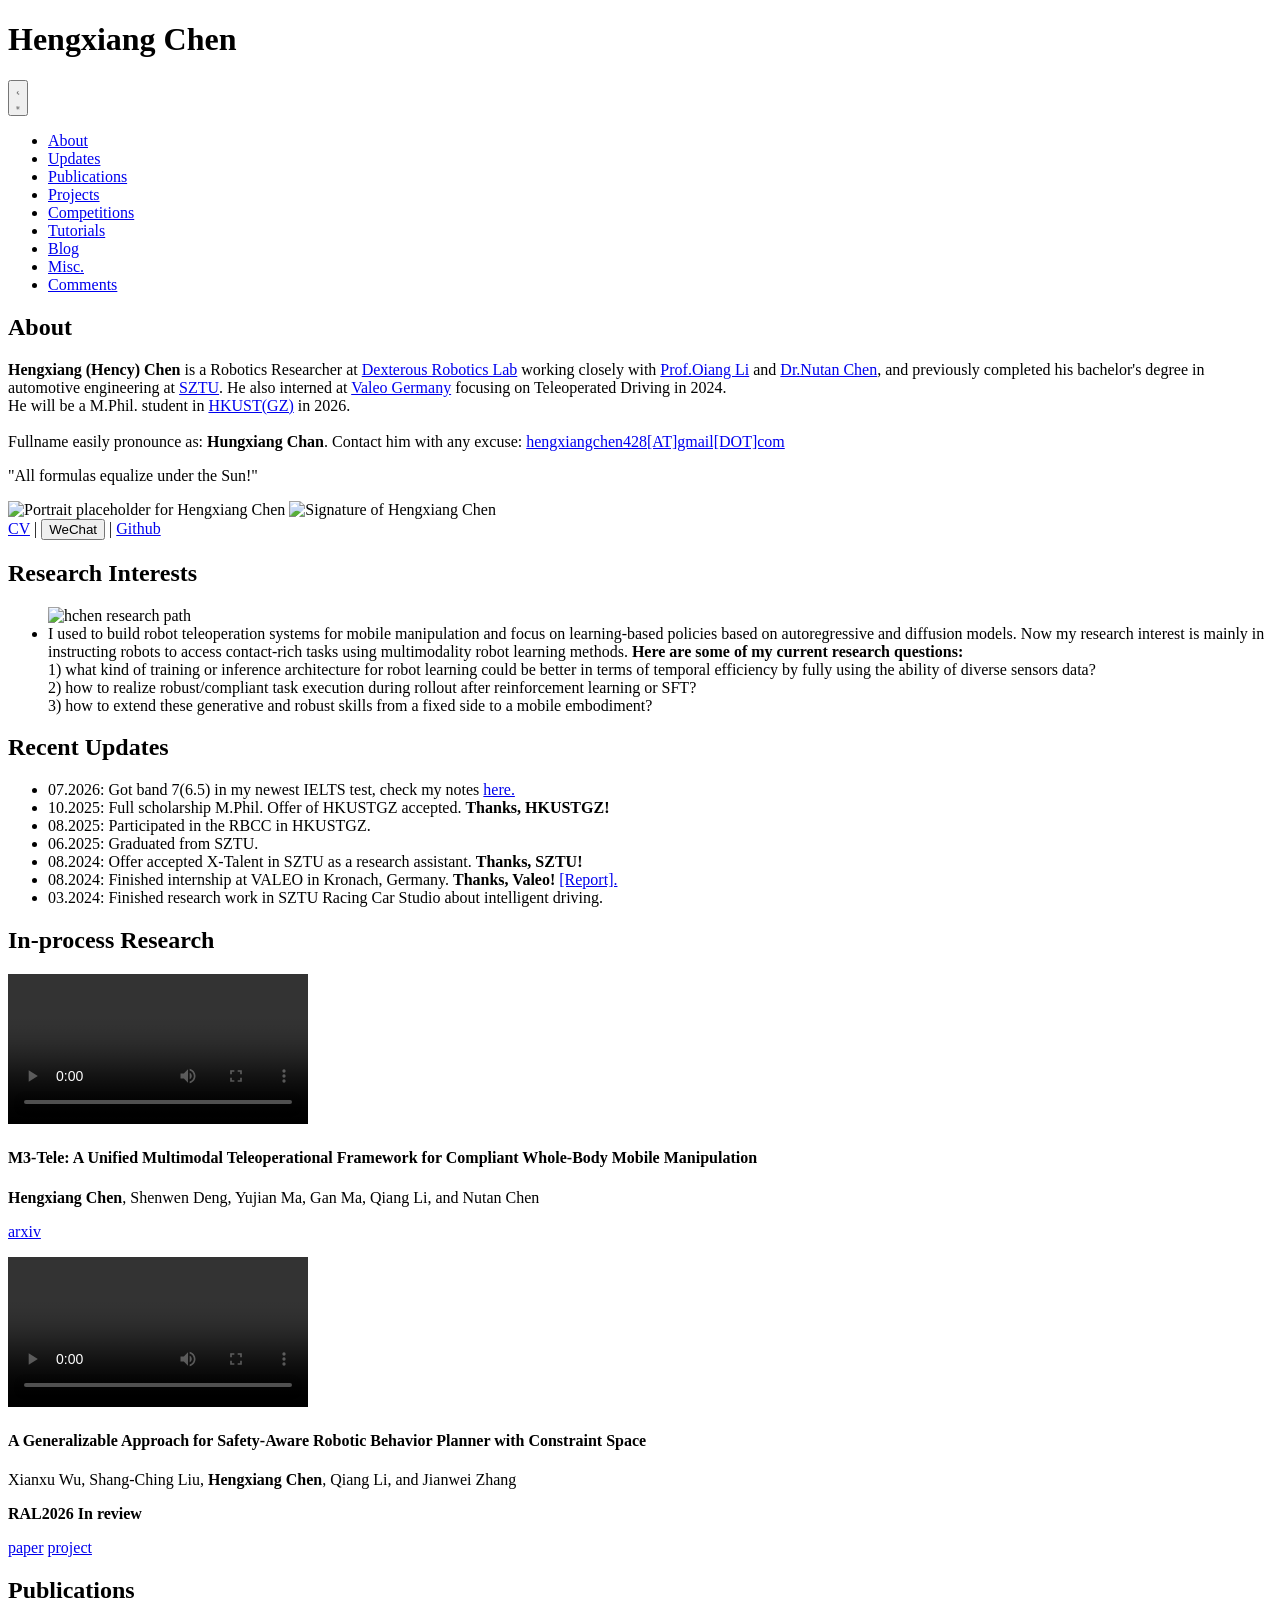
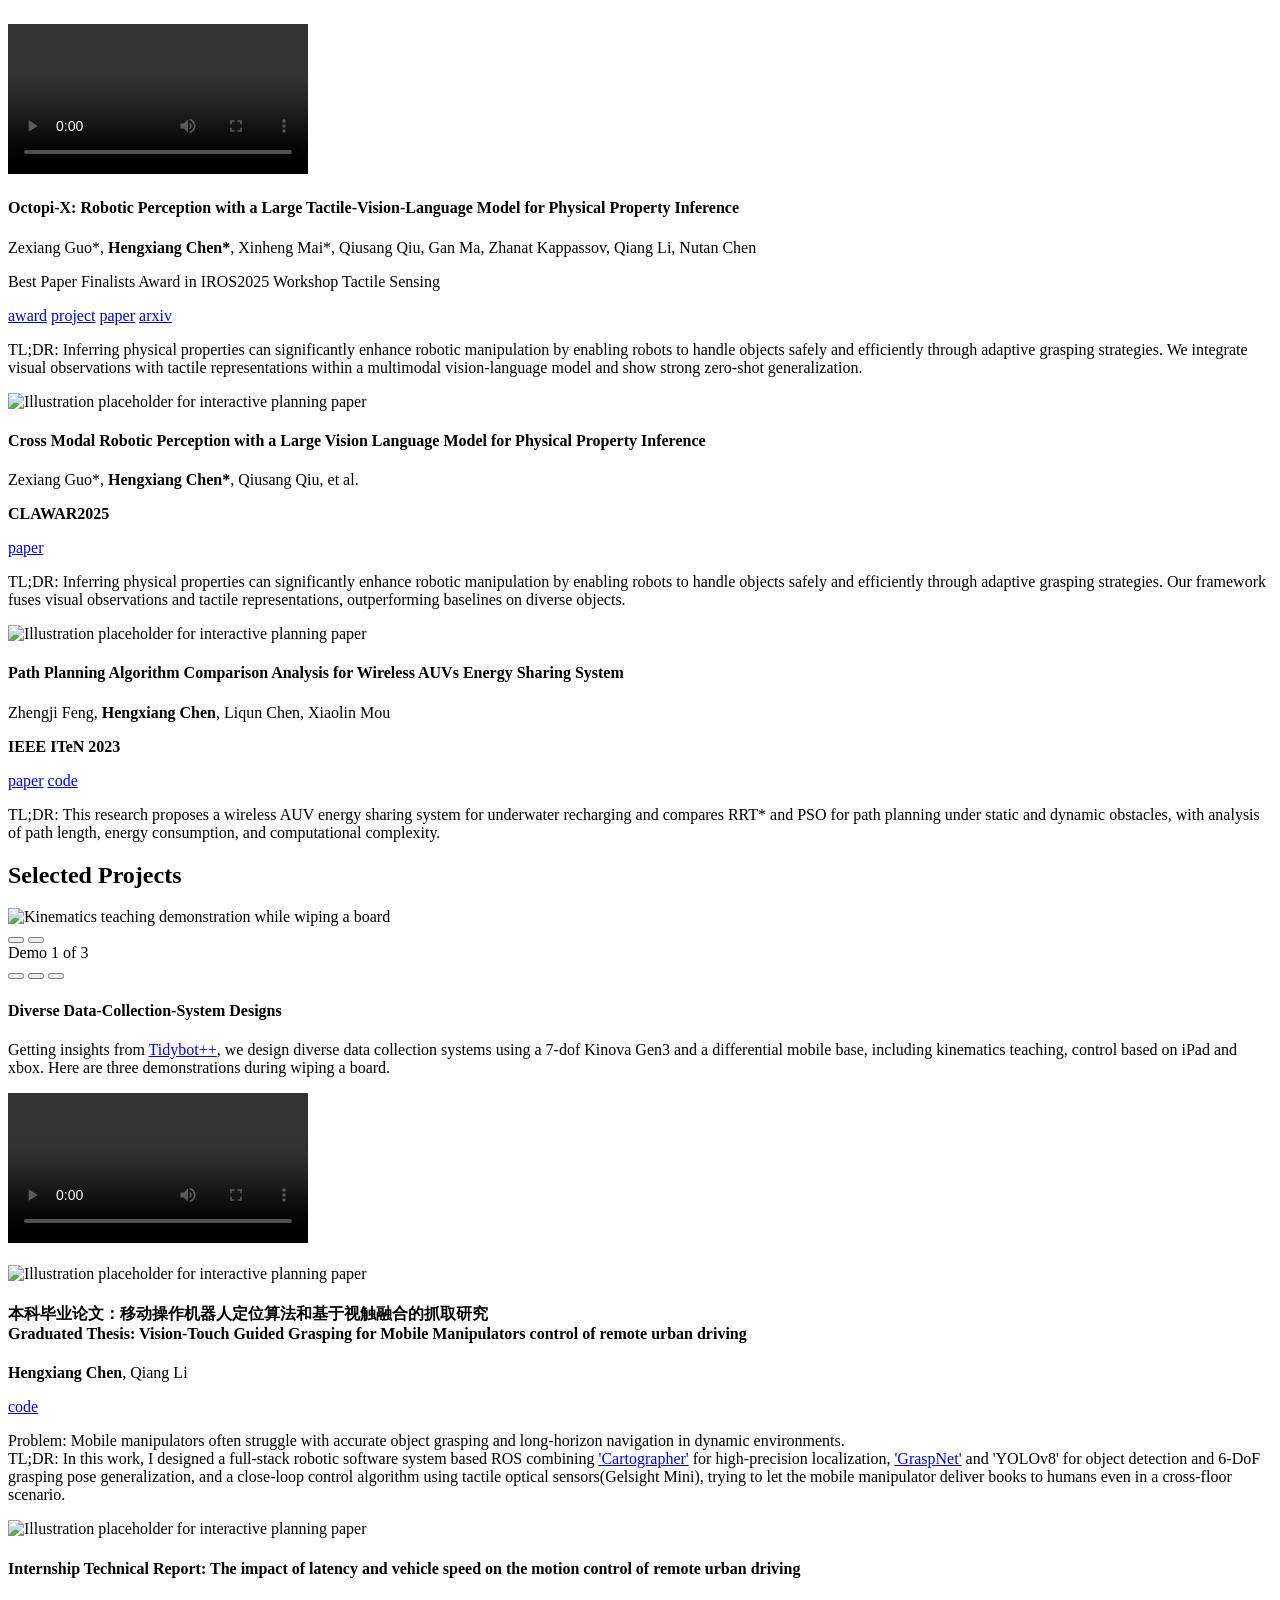
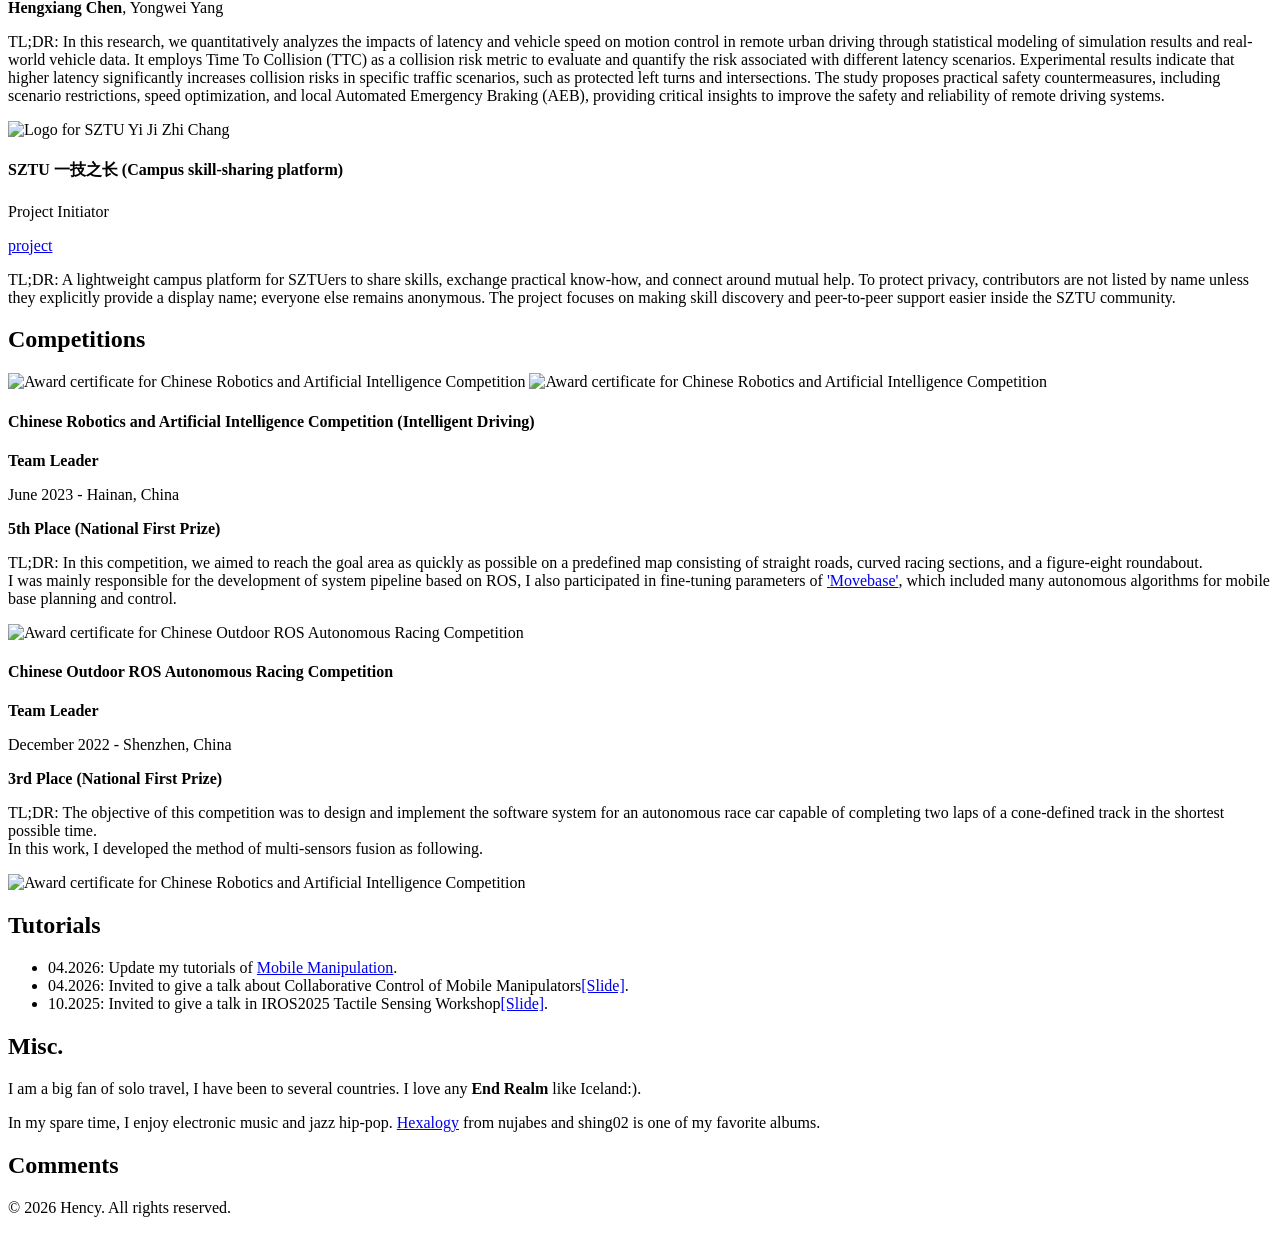
==== commit f3a5b4fe: "update" ====
--- a/index.html
+++ b/index.html
@@ -59,8 +59,7 @@
                 <div class="about-copy">
                     <h2>About</h2>
                     <p>
-                        <b>Hengxiang (Hency) Chen</b> is a Robotics Researcher at <a href="https://tusz-agdr.github.io/">Arbeit Gruppe
-                        Dexterous Robotics Lab</a> with <a href="https://sites.google.com/site/qiangliresearch/qiang-li-s-homepage?authuser=0">Prof.Oiang Li</a> and <a href="https://www.linkedin.com/in/nutan-chen-17678678/">Dr.Nutan Chen</a>, and previously completed his bachelor's degree in
+                        <b>Hengxiang (Hency) Chen</b> is a Robotics Researcher at <a href="https://tusz-agdr.github.io/">Dexterous Robotics Lab</a> working closely with <a href="https://sites.google.com/site/qiangliresearch/qiang-li-s-homepage?authuser=0">Prof.Oiang Li</a> and <a href="https://www.linkedin.com/in/nutan-chen-17678678/">Dr.Nutan Chen</a>, and previously completed his bachelor's degree in
                         automotive engineering at <a href="https://www.sztu.edu.cn/">SZTU</a>. He also interned at <a href="https://www.valeo.com/en/kronach-neuses-valeo-brain-division/">Valeo Germany</a> focusing on Teleoperated Driving in 2024.
                         <!-- <br>
                         My work centers on robot learning, especially in compliant mobile manipulation. -->
@@ -113,8 +112,9 @@
 
                 </div>
 
-                <li>I used to build robot teleoperation systems for mobile manipulation and realizing few-task generalization using autoregressive or diffusion-based methods. 
-                    Now my research interest is mainly in instructing robots to access contact-rich tasks using multimodality robot learning methods.</li>
+                <li>I used to build robot teleoperation systems for mobile manipulation and focus on learning-based policies based on autoregressive and diffusion models.
+                    Now my research interest is mainly in instructing robots to access contact-rich tasks using multimodality robot learning methods.
+                    <b class="text-red">Here are some of my current research questions:</b></li>
                 1) what kind of training or inference architecture for robot learning could be better in terms of temporal efficiency by fully using the ability of diverse sensors data?
                 <br>
                 2) how to realize robust/compliant task execution during rollout after reinforcement learning or SFT?
@@ -250,7 +250,7 @@
                             <a href="https://arxiv.org/abs/2506.19303">arxiv</a>
                         </p>
                         <p class="pub-summary">
-                            Inferring physical properties can significantly
+                            TL;DR: Inferring physical properties can significantly
                             enhance robotic manipulation by enabling robots to
                             handle objects safely and efficiently through
                             adaptive grasping strategies. We integrate visual
@@ -286,7 +286,7 @@
                             <!-- <a href="https://hengxiangchen.github.io/">project</a> -->
                         </p>
                         <p class="pub-summary">
-                            Inferring physical properties can significantly
+                            TL;DR: Inferring physical properties can significantly
                             enhance robotic manipulation by enabling robots to
                             handle objects safely and efficiently through
                             adaptive grasping strategies. Our framework fuses
@@ -320,7 +320,7 @@
                             <a href="https://github.com/hengxiangchen/Algorithm_Comparison_RRTstar_and_PSO">code</a>
                         </p>
                         <p class="pub-summary">
-                            This research proposes a wireless AUV energy sharing
+                            TL;DR: This research proposes a wireless AUV energy sharing
                             system for underwater recharging and compares RRT*
                             and PSO for path planning under static and dynamic
                             obstacles, with analysis of path length, energy
@@ -459,7 +459,7 @@
                             Problem: Mobile manipulators often struggle with accurate object
                             grasping and long-horizon navigation in dynamic environments. 
                             <br>
-                            In this work, I designed a full-stack robotic software system based ROS
+                            TL;DR: In this work, I designed a full-stack robotic software system based ROS
                             combining <a href="https://wiki.ros.org/cartographer">'Cartographer'</a> for high-precision localization, <a href="https://github.com/graspnet/graspnetAPI">'GraspNet'</a> and 'YOLOv8'
                             for object detection and 6-DoF grasping pose generalization, and a close-loop
                             control algorithm using tactile optical sensors(Gelsight Mini), trying to let
@@ -491,7 +491,7 @@
                             <b>Hengxiang Chen</b>, Yongwei Yang
                         </p>
                         <p class="pub-summary">
-                            In this research, we quantitatively analyzes the impacts
+                            TL;DR: In this research, we quantitatively analyzes the impacts
                             of latency and vehicle speed on motion control in remote
                             urban driving through statistical modeling of simulation
                             results and real-world vehicle data. It employs Time To
@@ -530,7 +530,7 @@
                             <a href="https://sztu-yijizhichang.github.io/" target="_blank" rel="noopener noreferrer">project</a>
                         </p>
                         <p class="pub-summary">
-                            A lightweight campus platform for SZTUers to share skills,
+                            TL;DR: A lightweight campus platform for SZTUers to share skills,
                             exchange practical know-how, and connect around mutual help.
                             To protect privacy, contributors are not listed by name unless
                             they explicitly provide a display name; everyone else remains
@@ -573,7 +573,7 @@
                             <b>5th Place (National First Prize)</b>
                         </p>
                         <p class="pub-summary">
-                            In this competition, we aimed to reach the goal area as quickly as possible on a 
+                            TL;DR: In this competition, we aimed to reach the goal area as quickly as possible on a 
                             predefined map consisting of straight roads, curved racing sections, and a figure-eight roundabout.
                             <br>
                             I was mainly responsible for the development of system pipeline based on ROS,
@@ -603,7 +603,7 @@
                             <b>3rd Place (National First Prize)</b>
                         </p>
                         <p class="pub-summary">
-                        The objective of this competition was to design and implement the software system 
+                        TL;DR: The objective of this competition was to design and implement the software system 
                         for an autonomous race car capable of completing two laps of a cone-defined track
                         in the shortest possible time.
                             <br>
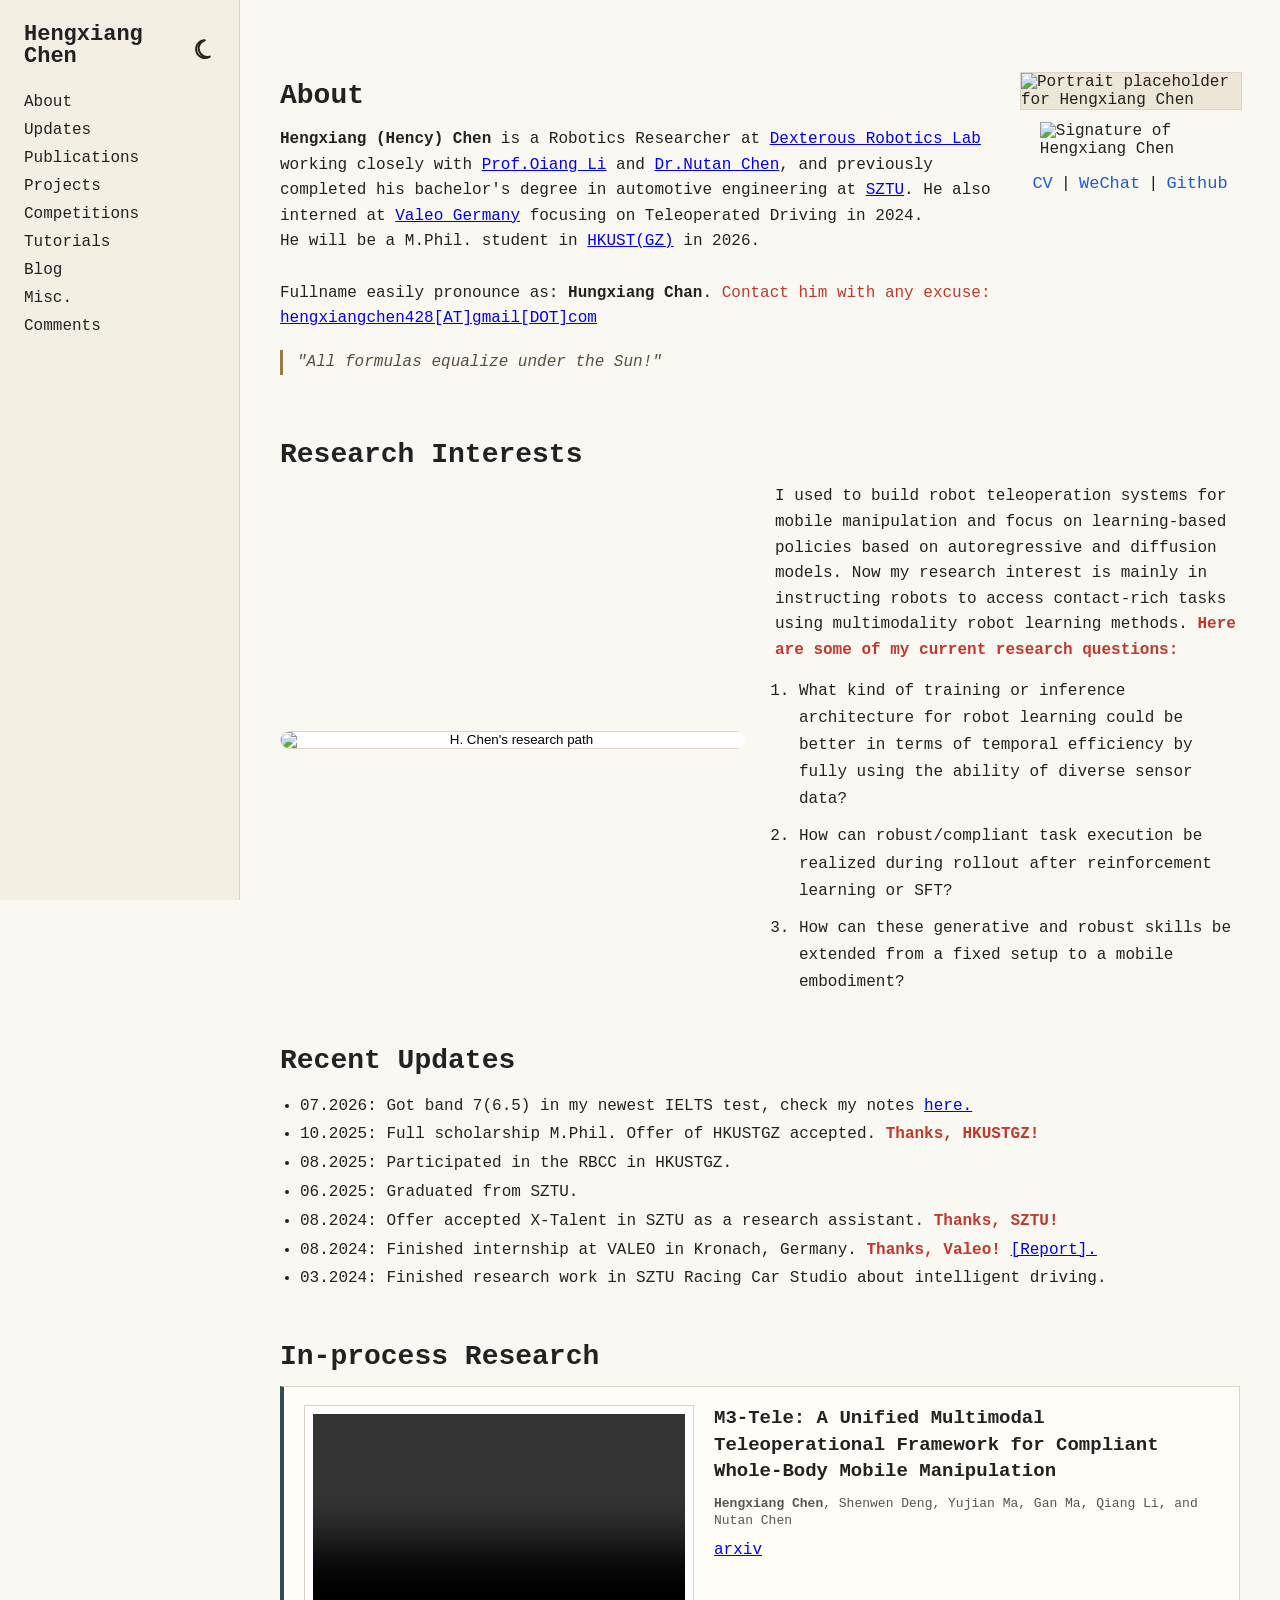
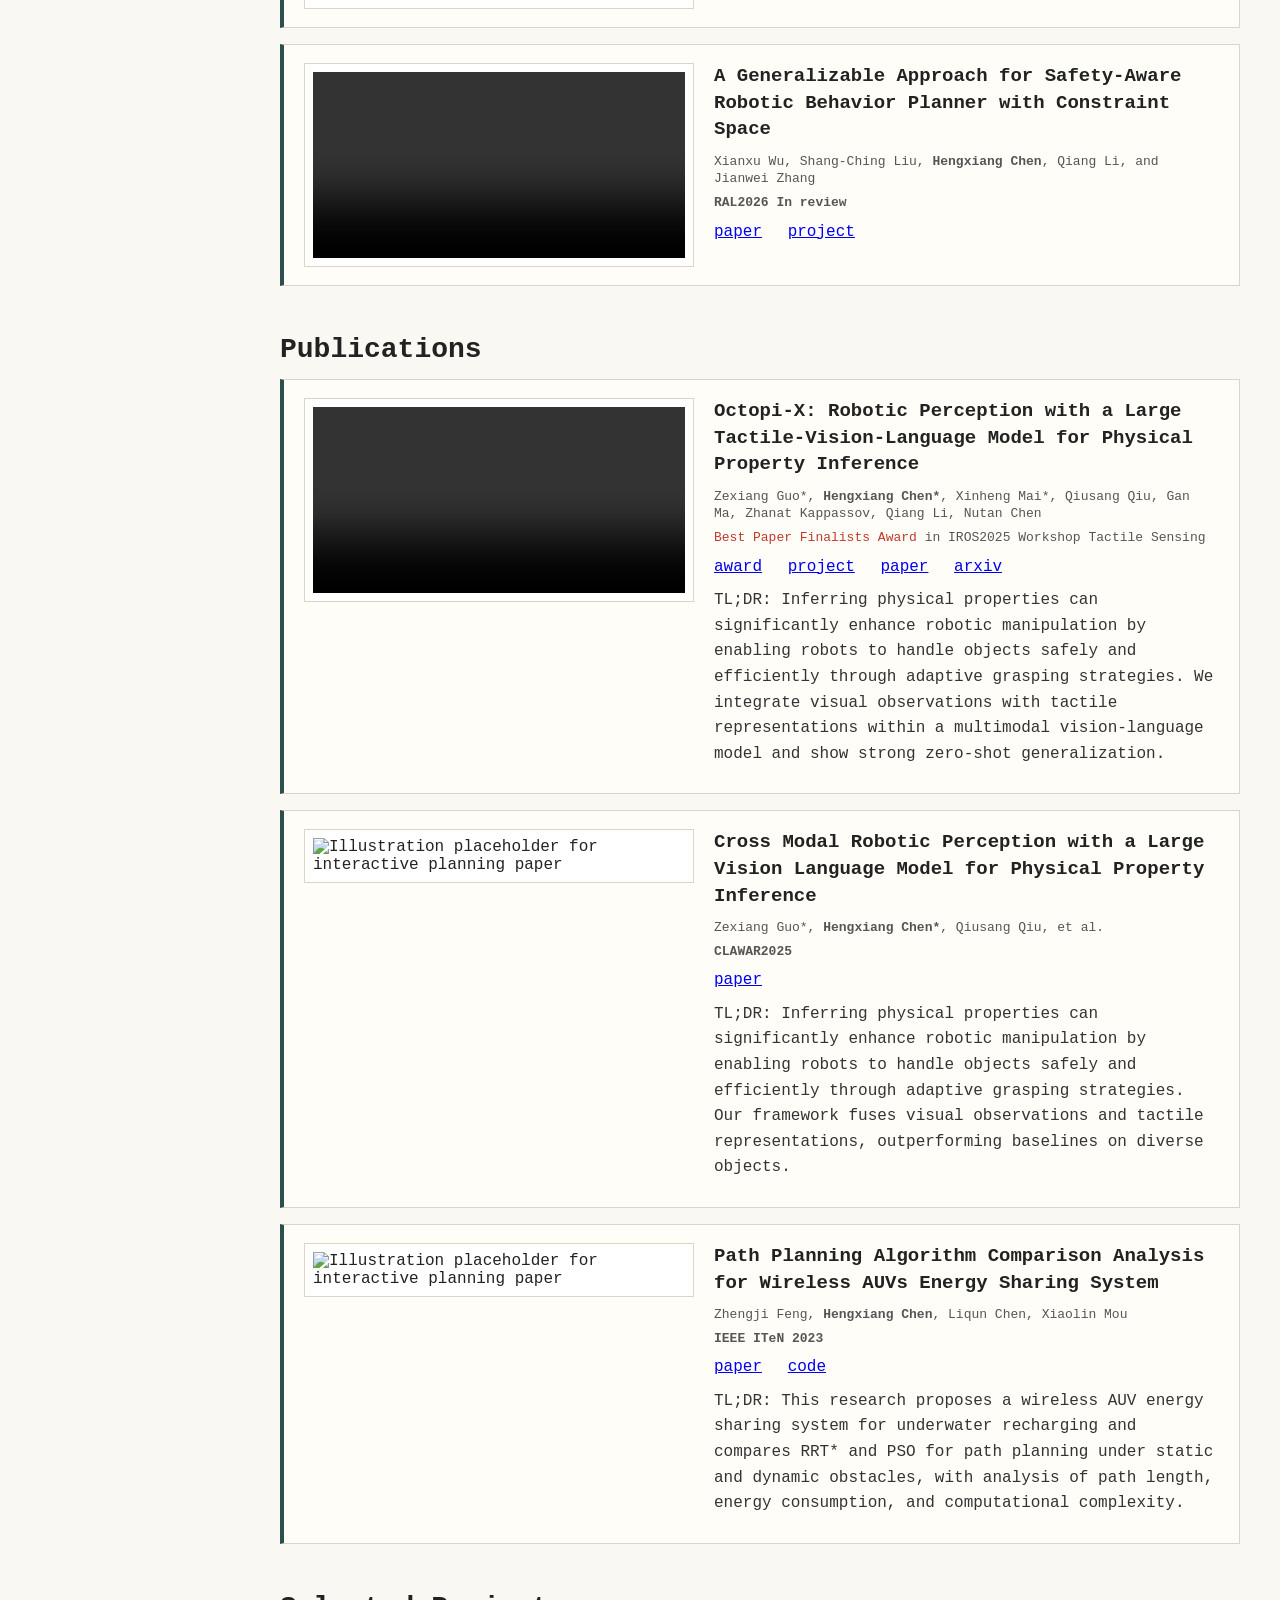
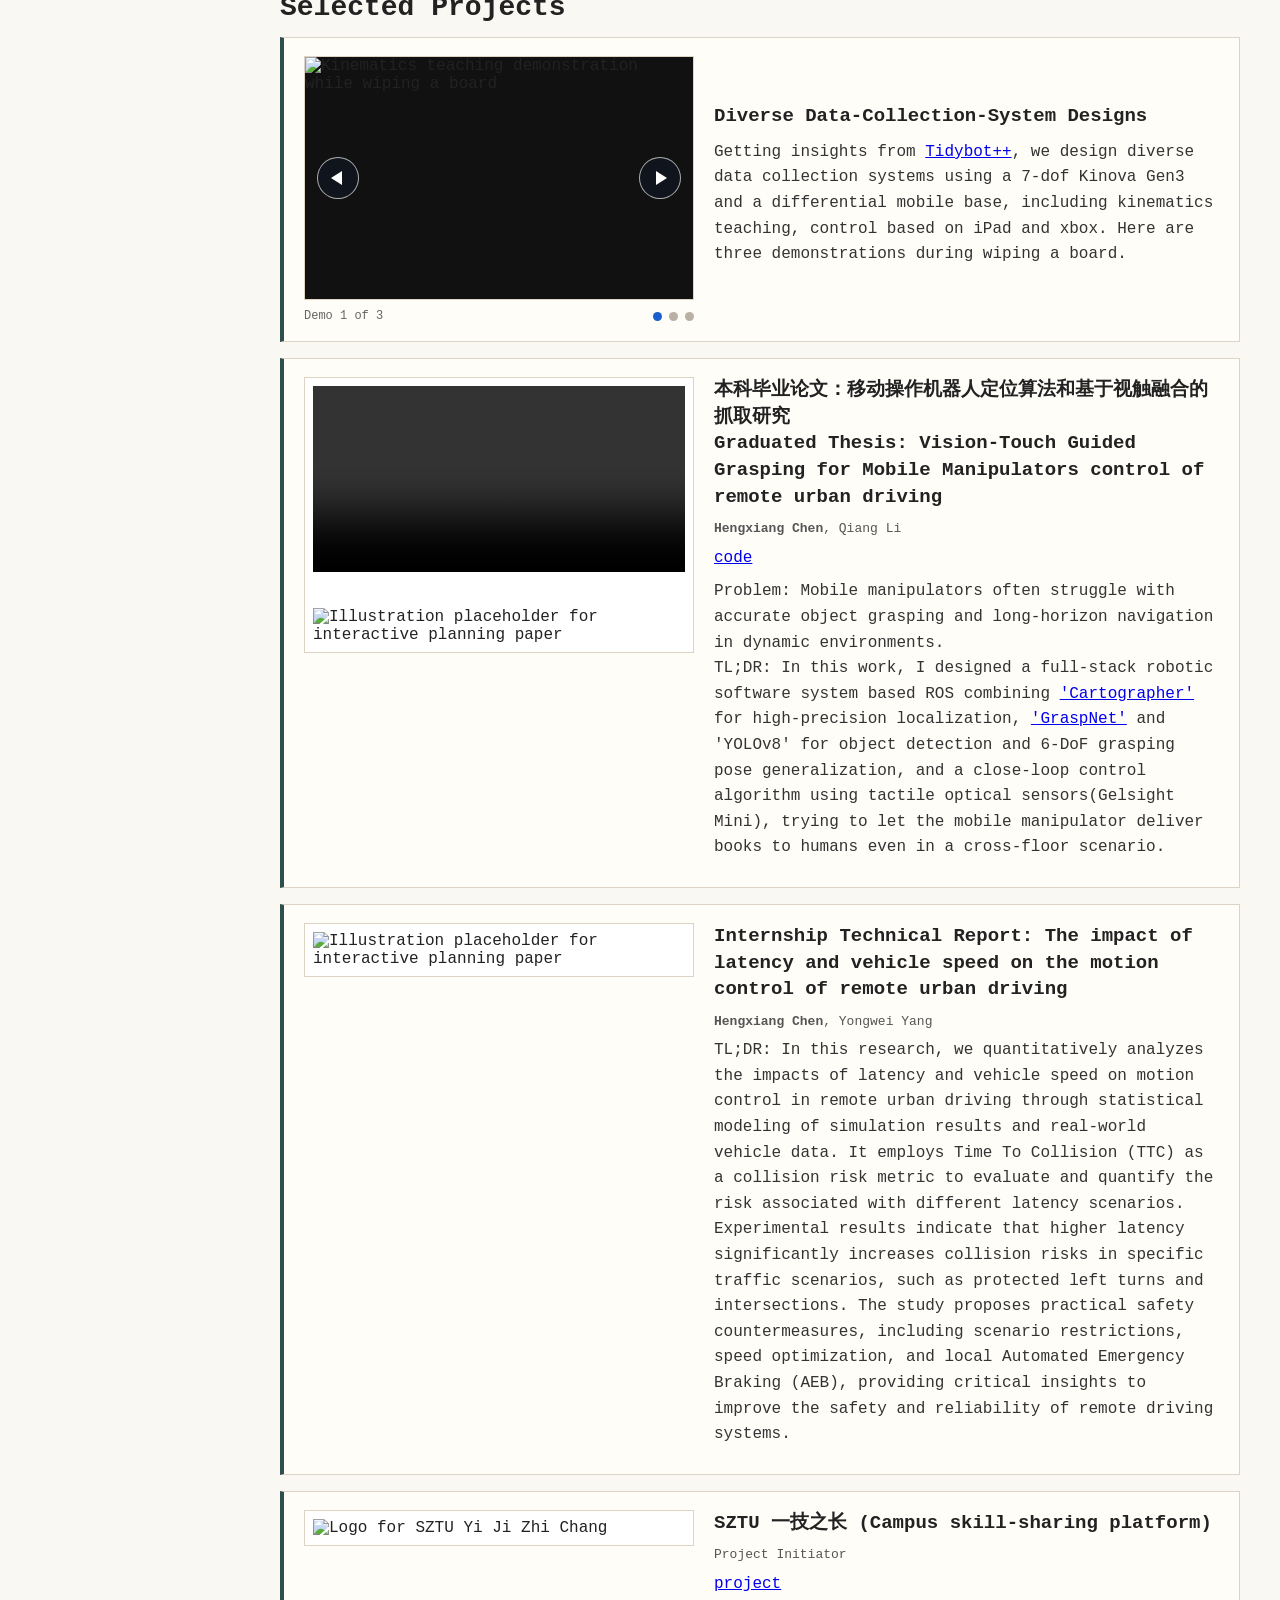
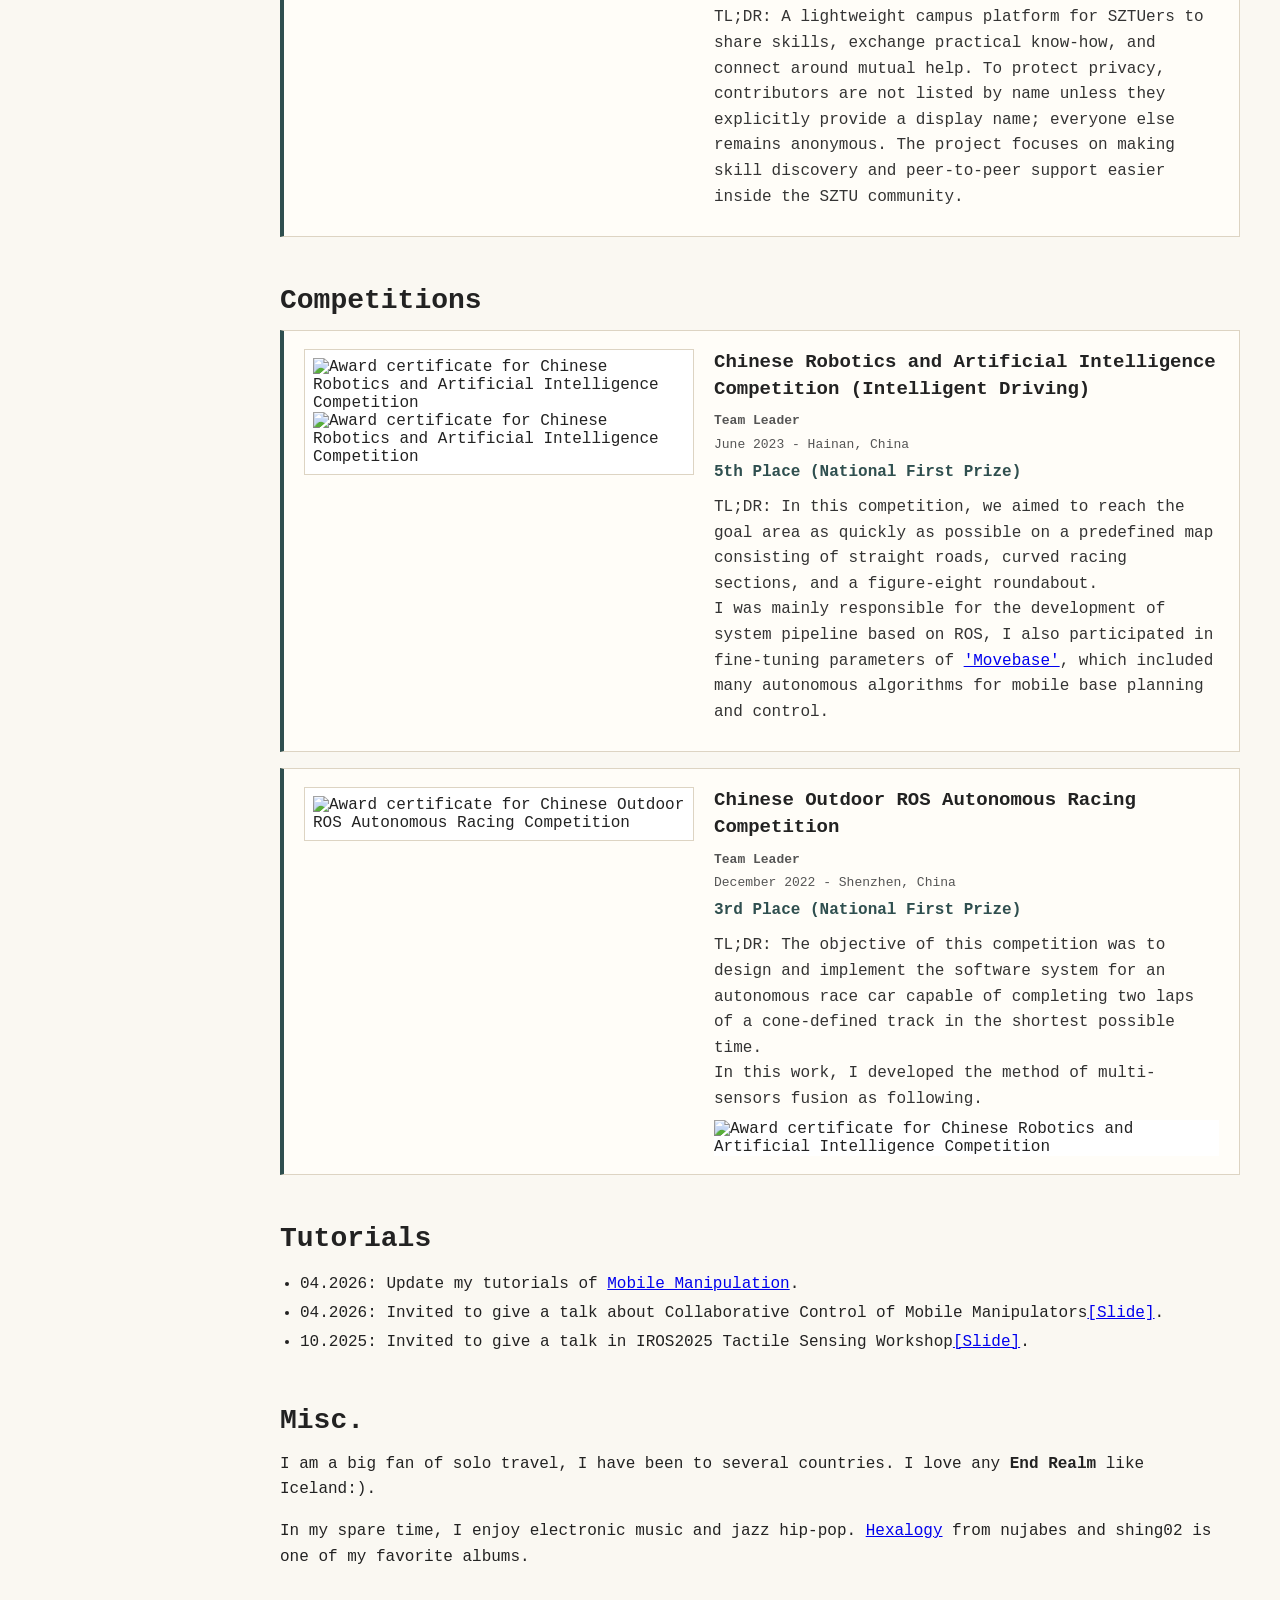
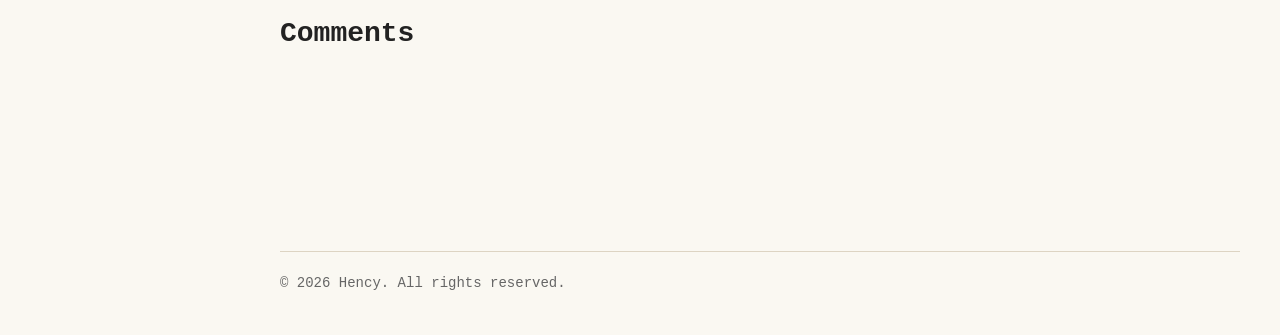
==== commit 6d9138cd: "update" ====
--- a/index.html
+++ b/index.html
@@ -101,27 +101,28 @@
 
         <section id="research">
             <h2>Research Interests</h2>
-            <ul class="compact-list">
-                <div class="pub-media pub-media--image">
-
-                    <img
-                        src="assets/research_path.png"
-                        alt="hchen research path"
-                        class="pub-image pub-image--fit"
-                    >
-
+            <div class="research-layout">
+                <div class="research-figure">
+                    <button type="button" class="research-zoom-trigger" id="research-zoom-trigger" aria-label="Enlarge research path image">
+                        <img
+                            src="assets/research_path.png"
+                            alt="H. Chen's research path"
+                            class="research-image"
+                        >
+                        <span class="research-zoom-icon" aria-hidden="true">+</span>
+                    </button>
                 </div>
-
-                <li>I used to build robot teleoperation systems for mobile manipulation and focus on learning-based policies based on autoregressive and diffusion models.
+                <div class="research-copy">
+                    <p>I used to build robot teleoperation systems for mobile manipulation and focus on learning-based policies based on autoregressive and diffusion models.
                     Now my research interest is mainly in instructing robots to access contact-rich tasks using multimodality robot learning methods.
-                    <b class="text-red">Here are some of my current research questions:</b></li>
-                1) what kind of training or inference architecture for robot learning could be better in terms of temporal efficiency by fully using the ability of diverse sensors data?
-                <br>
-                2) how to realize robust/compliant task execution during rollout after reinforcement learning or SFT?
-                <br>
-                3) how to extend these generative and robust skills from a fixed side to a mobile embodiment?
-                                    
-            </ul>
+                    <b class="text-red">Here are some of my current research questions:</b></p>
+                    <ol class="research-questions">
+                        <li>What kind of training or inference architecture for robot learning could be better in terms of temporal efficiency by fully using the ability of diverse sensor data?</li>
+                        <li>How can robust/compliant task execution be realized during rollout after reinforcement learning or SFT?</li>
+                        <li>How can these generative and robust skills be extended from a fixed setup to a mobile embodiment?</li>
+                    </ol>
+                </div>
+            </div>
         </section>
 
         <section id="updates">
@@ -663,6 +664,13 @@
         <p>Scan the QR code to add me on WeChat.</p>
     </div>
 </div>
+<div class="image-lightbox" id="research-lightbox" hidden>
+    <button type="button" class="image-lightbox-backdrop" id="research-lightbox-backdrop" aria-label="Close enlarged image"></button>
+    <div class="image-lightbox-panel" role="dialog" aria-modal="true" aria-label="Enlarged research path image">
+        <button type="button" class="image-lightbox-close" id="research-lightbox-close" aria-label="Close enlarged image">&times;</button>
+        <img src="assets/research_path.png" alt="H. Chen's research path" class="image-lightbox-image">
+    </div>
+</div>
 <script>
 (() => {
     const carousel = document.querySelector('.project-carousel');
@@ -695,6 +703,32 @@
     carousel.addEventListener('keydown', (event) => {
         if (event.key === 'ArrowLeft') showSlide(activeIndex - 1);
         if (event.key === 'ArrowRight') showSlide(activeIndex + 1);
+    });
+})();
+
+(() => {
+    const trigger = document.getElementById('research-zoom-trigger');
+    const lightbox = document.getElementById('research-lightbox');
+    const closeButton = document.getElementById('research-lightbox-close');
+    const backdrop = document.getElementById('research-lightbox-backdrop');
+
+    function openLightbox() {
+        lightbox.hidden = false;
+        document.body.classList.add('modal-open');
+        closeButton.focus();
+    }
+
+    function closeLightbox() {
+        lightbox.hidden = true;
+        document.body.classList.remove('modal-open');
+        trigger.focus();
+    }
+
+    trigger?.addEventListener('click', openLightbox);
+    closeButton?.addEventListener('click', closeLightbox);
+    backdrop?.addEventListener('click', closeLightbox);
+    document.addEventListener('keydown', (event) => {
+        if (event.key === 'Escape' && !lightbox.hidden) closeLightbox();
     });
 })();
 </script>
--- a/style.css
+++ b/style.css
@@ -0,0 +1,937 @@
+/**
+ * Copyright 2026 Hency
+ *
+ * Licensed under the Apache License, Version 2.0 (the "License");
+ * you may not use this file except in compliance with the License.
+ * You may obtain a copy of the License at
+ *
+ *     https://www.apache.org/licenses/LICENSE-2.0
+ *
+ * Unless required by applicable law or agreed to in writing, software
+ * distributed under the License is distributed on an "AS IS" BASIS,
+ * WITHOUT WARRANTIES OR CONDITIONS OF ANY KIND, either express or implied.
+ * See the License for the specific language governing permissions and
+ * limitations under the License.
+ */
+
+body {
+    margin: 0;
+    font-family: "Courier New", monospace;
+    background: #faf8f2;
+    color: #222;
+    transition: background-color 180ms ease, color 180ms ease;
+}
+
+#layout {
+    display: flex;
+}
+
+#sidebar {
+    width: 240px;
+    height: 100vh;
+    padding: 24px;
+    position: fixed;
+    box-sizing: border-box;
+    border-right: 1px solid #ddd4c3;
+    background: #f3efe3;
+}
+
+#sidebar h1 {
+    margin-bottom: 5px;
+    font-size: 22px;
+}
+
+.sidebar-top {
+    display: flex;
+    align-items: center;
+    justify-content: space-between;
+    gap: 12px;
+}
+
+.sidebar-top h1 {
+    margin: 0;
+    line-height: 1;
+}
+
+.theme-toggle {
+    display: inline-flex;
+    align-items: center;
+    justify-content: center;
+    width: 34px;
+    height: 34px;
+    margin: 0;
+    padding: 0;
+    border: 0;
+    background: transparent;
+    color: #2b241c;
+    cursor: pointer;
+    transition: color 180ms ease, transform 180ms ease;
+}
+
+.theme-toggle:hover {
+    transform: translateY(-1px);
+}
+
+.theme-icon {
+    display: none;
+}
+
+.theme-svg {
+    width: 24px;
+    height: 24px;
+    display: block;
+}
+
+html[data-theme="light"] .theme-icon-light,
+html[data-theme="dark"] .theme-icon-dark {
+    display: block;
+}
+
+.tagline {
+    margin-bottom: 20px;
+    font-size: 13px;
+    color: #666;
+}
+
+#sidebar ul {
+    padding: 0;
+    list-style: none;
+}
+
+#sidebar li {
+    margin-bottom: 10px;
+}
+
+#sidebar a {
+    color: #222;
+    text-decoration: none;
+}
+
+#sidebar a:hover {
+    color: #0077cc;
+}
+
+#content {
+    box-sizing: border-box;
+    width: calc(100% - 240px);
+    max-width: 1440px;
+    margin-left: max(240px, calc((100vw - 1200px) / 2));
+    padding: 40px;
+}
+
+.about-header {
+    display: grid;
+    grid-template-columns: minmax(0, 1fr) 220px;
+    gap: 24px;
+    align-items: start;
+}
+
+.about-copy {
+    min-width: 0;
+}
+
+.about-avatar {
+    display: flex;
+    flex-direction: column;
+    min-width: 0;
+    margin-top: 32px;
+}
+
+.profile-photo {
+    display: block;
+    width: 100%;
+    border: 1px solid #ddd4c3;
+    background: #ece6d7;
+}
+
+.profile-signature {
+    display: block;
+    width: 82%;
+    margin: 12px auto 0;
+    background: transparent;
+}
+
+.profile-links {
+    display: flex;
+    flex-wrap: wrap;
+    justify-content: center;
+    gap: 4px 8px;
+    width: 100%;
+    margin-top: 14px;
+    font-size: 17px;
+    line-height: 1.45;
+    text-align: center;
+}
+
+.profile-links a {
+    color: #1a5fd0;
+    text-decoration: none;
+}
+
+.profile-link-button {
+    padding: 0;
+    border: 0;
+    background: transparent;
+    color: #1a5fd0;
+    font: inherit;
+    cursor: pointer;
+}
+
+.profile-link-button:hover {
+    text-decoration: underline;
+}
+
+.profile-links a:hover {
+    text-decoration: underline;
+}
+
+.profile-links span {
+    color: #222;
+}
+
+.avatar-note {
+    margin-top: 8px;
+    font-size: 12px;
+    color: #666;
+}
+
+section {
+    margin-bottom: 48px;
+}
+
+h2 {
+    margin-top: 40px;
+    margin-bottom: 14px;
+    font-size: 28px;
+}
+
+p {
+    line-height: 1.6;
+}
+
+.personal-motto {
+    margin-top: 18px;
+    padding-left: 14px;
+    border-left: 3px solid #9b7b45;
+    color: #5a4d3c;
+    font-style: italic;
+}
+
+.text-red {
+    color: #c0392b;
+}
+
+.compact-list {
+    padding-left: 20px;
+    line-height: 1.8;
+}
+
+.research-layout {
+    display: grid;
+    grid-template-columns: minmax(0, 1fr) minmax(320px, 1fr);
+    gap: 30px;
+    align-items: center;
+}
+
+.research-figure {
+    min-width: 0;
+}
+
+.research-zoom-trigger {
+    position: relative;
+    display: block;
+    width: 100%;
+    max-width: 620px;
+    padding: 0;
+    overflow: hidden;
+    border: 0;
+    border-radius: 16px;
+    background: transparent;
+    cursor: zoom-in;
+}
+
+.research-image {
+    display: block;
+    width: 100%;
+    height: auto;
+    border: 1px solid #ddd4c3;
+    border-radius: 16px;
+    background: #fff;
+    box-shadow: 0 8px 24px rgba(55, 43, 25, 0.09);
+    transition: filter 180ms ease, transform 180ms ease;
+}
+
+.research-zoom-icon {
+    position: absolute;
+    top: 50%;
+    left: 50%;
+    display: grid;
+    place-items: center;
+    width: 58px;
+    height: 58px;
+    border: 1px solid rgba(255, 255, 255, 0.85);
+    border-radius: 50%;
+    background: rgba(17, 23, 34, 0.72);
+    color: #fff;
+    font: 300 38px/1 Arial, sans-serif;
+    opacity: 0;
+    transform: translate(-50%, -50%) scale(0.8);
+    transition: opacity 180ms ease, transform 180ms ease;
+    pointer-events: none;
+}
+
+.research-zoom-trigger:hover .research-image,
+.research-zoom-trigger:focus-visible .research-image {
+    filter: brightness(0.72);
+    transform: scale(1.015);
+}
+
+.research-zoom-trigger:hover .research-zoom-icon,
+.research-zoom-trigger:focus-visible .research-zoom-icon {
+    opacity: 1;
+    transform: translate(-50%, -50%) scale(1);
+}
+
+.image-lightbox[hidden] {
+    display: none;
+}
+
+.image-lightbox {
+    position: fixed;
+    inset: 0;
+    z-index: 1100;
+    display: grid;
+    place-items: center;
+    padding: 32px;
+    box-sizing: border-box;
+}
+
+.image-lightbox-backdrop {
+    position: absolute;
+    inset: 0;
+    width: 100%;
+    height: 100%;
+    padding: 0;
+    border: 0;
+    background: rgba(8, 10, 14, 0.82);
+    cursor: zoom-out;
+}
+
+.image-lightbox-panel {
+    position: relative;
+    z-index: 1;
+    max-width: min(1400px, 94vw);
+    max-height: 92vh;
+}
+
+.image-lightbox-image {
+    display: block;
+    max-width: 100%;
+    max-height: 88vh;
+    border-radius: 16px;
+    background: #fff;
+    box-shadow: 0 18px 60px rgba(0, 0, 0, 0.45);
+}
+
+.image-lightbox-close {
+    position: absolute;
+    top: -18px;
+    right: -18px;
+    z-index: 2;
+    width: 42px;
+    height: 42px;
+    padding: 0;
+    border: 1px solid rgba(255, 255, 255, 0.7);
+    border-radius: 50%;
+    background: #171d25;
+    color: #fff;
+    font-size: 28px;
+    line-height: 38px;
+    cursor: pointer;
+}
+
+.research-copy {
+    min-width: 0;
+    line-height: 1.7;
+}
+
+.research-copy p {
+    margin: 0 0 14px;
+}
+
+.research-questions {
+    margin: 0;
+    padding-left: 24px;
+}
+
+.research-questions li + li {
+    margin-top: 10px;
+}
+
+.section-intro {
+    margin-bottom: 28px;
+    color: #555;
+}
+
+.pub-group {
+    margin-bottom: 32px;
+}
+
+.pub-group h3 {
+    margin-bottom: 16px;
+    font-size: 20px;
+    color: #2f4f4f;
+}
+
+.publication {
+    display: grid;
+    grid-template-columns: 260px minmax(0, 1fr);
+    gap: 20px;
+    align-items: start;
+    margin-bottom: 16px;
+    padding: 18px 20px;
+    border: 1px solid #ddd4c3;
+    border-left: 4px solid #2f4f4f;
+    background: #fffdf8;
+}
+
+.publication--image {
+    grid-template-columns: minmax(320px, 390px) minmax(0, 1fr);
+}
+
+.pub-media {
+    min-width: 0;
+}
+
+.pub-media--image {
+    padding: 8px;
+    border: 1px solid #ddd4c3;
+    background: #fff;
+    box-sizing: border-box;
+}
+
+.pub-copy {
+    min-width: 0;
+}
+
+.publication h4 {
+    margin: 0 0 10px;
+    font-size: 19px;
+    line-height: 1.4;
+}
+
+.pub-meta,
+.pub-links,
+.pub-summary {
+    margin: 8px 0;
+}
+
+.pub-meta {
+    margin: 4px 0 6px;
+    font-size: 13px;
+    line-height: 1.35;
+    color: #555;
+}
+
+.venue {
+    display: inline-block;
+    margin-left: 10px;
+    color: #8a5a00;
+}
+
+.pub-links a {
+    margin-right: 16px;
+}
+
+.pub-summary {
+    color: #333;
+}
+
+.pub-image,
+.pub-video {
+    display: block;
+    width: 100%;
+    background: #ece6d7;
+}
+
+.pub-video {
+    margin-top: 0;
+    height: auto;
+    object-fit: contain;
+    background: #fff;
+}
+
+.pub-video--fit {
+    object-fit: contain;
+}
+
+.pub-video--crop {
+    aspect-ratio: 4 / 3;
+    object-fit: cover;
+    object-position: center 60%;
+    background: #fff;
+}
+
+.project-showcase {
+    align-items: center;
+}
+
+.project-carousel {
+    min-width: 0;
+}
+
+.project-carousel__viewport {
+    position: relative;
+    overflow: hidden;
+    aspect-ratio: 16 / 10;
+    border: 1px solid #ddd4c3;
+    background: #111;
+}
+
+.project-carousel__slide,
+.project-carousel__gif {
+    width: 100%;
+    height: 100%;
+}
+
+.project-carousel__slide[hidden] {
+    display: none;
+}
+
+.project-carousel__gif {
+    display: block;
+    object-fit: contain;
+    background: #111;
+}
+
+.project-carousel__button {
+    position: absolute;
+    top: 50%;
+    z-index: 2;
+    display: inline-flex;
+    align-items: center;
+    justify-content: center;
+    width: 42px;
+    height: 42px;
+    padding: 0;
+    border: 1px solid rgba(255, 255, 255, 0.65);
+    border-radius: 50%;
+    background: rgba(17, 23, 34, 0.72);
+    color: #fff;
+    cursor: pointer;
+    transform: translateY(-50%);
+    transition: background-color 160ms ease, transform 160ms ease;
+}
+
+.project-carousel__button::before {
+    content: "";
+    width: 0;
+    height: 0;
+    border-top: 7px solid transparent;
+    border-bottom: 7px solid transparent;
+}
+
+.project-carousel__button--previous::before {
+    margin-right: 3px;
+    border-right: 11px solid currentColor;
+}
+
+.project-carousel__button--next::before {
+    margin-left: 3px;
+    border-left: 11px solid currentColor;
+}
+
+.project-carousel__button:hover,
+.project-carousel__button:focus-visible {
+    background: rgba(26, 95, 208, 0.92);
+    transform: translateY(-50%) scale(1.06);
+}
+
+.project-carousel__button--previous {
+    left: 12px;
+}
+
+.project-carousel__button--next {
+    right: 12px;
+}
+
+.project-carousel__footer {
+    display: flex;
+    align-items: center;
+    justify-content: space-between;
+    gap: 16px;
+    margin-top: 9px;
+}
+
+.project-carousel__status {
+    font-size: 12px;
+    color: #666;
+}
+
+.project-carousel__dots {
+    display: flex;
+    gap: 7px;
+}
+
+.project-carousel__dot {
+    width: 9px;
+    height: 9px;
+    padding: 0;
+    border: 0;
+    border-radius: 50%;
+    background: #b9b1a3;
+    cursor: pointer;
+}
+
+.project-carousel__dot.is-active {
+    background: #1a5fd0;
+}
+
+.pub-image {
+    aspect-ratio: 7 / 4;
+    object-fit: cover;
+}
+
+.pub-image--fit {
+    aspect-ratio: auto;
+    object-fit: contain;
+    background: #fff;
+    border: 0;
+}
+
+.pub-note {
+    margin-top: 8px;
+    font-size: 12px;
+    color: #666;
+}
+
+.competition-list {
+    display: grid;
+    gap: 16px;
+}
+
+.competition-item {
+    padding: 18px 20px;
+    border: 1px solid #ddd4c3;
+    border-left: 4px solid #9b7b45;
+    background: #fffdf8;
+}
+
+.competition-item h4 {
+    margin: 0 0 10px;
+    font-size: 19px;
+    line-height: 1.4;
+}
+
+.competition-award {
+    margin: 6px 0 10px;
+    color: #2f4f4f;
+}
+
+.comments-note {
+    margin-bottom: 14px;
+    color: #666;
+}
+
+.comments-host {
+    min-height: 140px;
+}
+
+.comments-placeholder {
+    padding: 18px 20px;
+    border: 1px solid #ddd4c3;
+    border-left: 4px solid #9b7b45;
+    background: #fffdf8;
+}
+
+.comments-placeholder p {
+    margin: 8px 0;
+}
+
+.comments-host .wl-count,
+.comments-host .wl-sort,
+.comments-host .wl-empty {
+    display: none;
+}
+
+.comments-host .wl-content {
+    margin-top: 0;
+}
+
+.comments-host .wl-comment {
+    margin-top: 0;
+}
+
+.site-footer {
+    margin-top: 32px;
+    padding-top: 20px;
+    border-top: 1px solid #ddd4c3;
+    color: #666;
+    font-size: 14px;
+}
+
+.site-footer p {
+    margin: 0;
+}
+
+body.modal-open {
+    overflow: hidden;
+}
+
+.wechat-modal[hidden] {
+    display: none;
+}
+
+.wechat-modal {
+    position: fixed;
+    inset: 0;
+    z-index: 1000;
+}
+
+.wechat-modal-backdrop {
+    position: absolute;
+    inset: 0;
+    background: rgba(34, 34, 34, 0.55);
+}
+
+.wechat-modal-panel {
+    position: relative;
+    z-index: 1;
+    width: min(360px, calc(100vw - 32px));
+    margin: 10vh auto 0;
+    padding: 20px 20px 18px;
+    border: 1px solid #ddd4c3;
+    background: #fffdf8;
+    text-align: center;
+    box-sizing: border-box;
+}
+
+.wechat-modal-panel h3 {
+    margin: 0 0 12px;
+    font-size: 22px;
+}
+
+.wechat-close {
+    position: absolute;
+    top: 8px;
+    right: 10px;
+    border: 0;
+    background: transparent;
+    color: #666;
+    font-size: 26px;
+    line-height: 1;
+    cursor: pointer;
+}
+
+.wechat-qr {
+    display: block;
+    width: min(240px, 100%);
+    margin: 0 auto 12px;
+    border: 1px solid #ddd4c3;
+    background: #fff;
+}
+
+html {
+    color-scheme: light;
+}
+
+html[data-theme="dark"] {
+    color-scheme: dark;
+}
+
+html[data-theme="dark"] body {
+    background:
+        radial-gradient(circle at top right, rgba(73, 99, 165, 0.18), transparent 28%),
+        radial-gradient(circle at top left, rgba(143, 95, 40, 0.14), transparent 25%),
+        #111419;
+    color: #e7dfd2;
+}
+
+html[data-theme="dark"] #sidebar {
+    border-right-color: #2c3642;
+    background:
+        linear-gradient(180deg, rgba(30, 38, 49, 0.98), rgba(18, 23, 30, 0.98));
+}
+
+html[data-theme="dark"] #sidebar a,
+html[data-theme="dark"] #sidebar h1,
+html[data-theme="dark"] #content,
+html[data-theme="dark"] .publication h4,
+html[data-theme="dark"] .competition-item h4,
+html[data-theme="dark"] .wechat-modal-panel h3 {
+    color: #f3ecdf;
+}
+
+html[data-theme="dark"] p,
+html[data-theme="dark"] li,
+html[data-theme="dark"] .pub-summary,
+html[data-theme="dark"] .pub-copy,
+html[data-theme="dark"] .competition-award,
+html[data-theme="dark"] .comments-placeholder p,
+html[data-theme="dark"] .wechat-modal-panel p {
+    color: #d7deea;
+}
+
+html[data-theme="dark"] #sidebar a:hover,
+html[data-theme="dark"] .profile-links a,
+html[data-theme="dark"] .profile-link-button,
+html[data-theme="dark"] .pub-links a,
+html[data-theme="dark"] .text-red a {
+    color: #7ac7ff;
+}
+
+html[data-theme="dark"] .tagline,
+html[data-theme="dark"] .pub-meta,
+html[data-theme="dark"] .comments-note,
+html[data-theme="dark"] .site-footer,
+html[data-theme="dark"] .wechat-close,
+html[data-theme="dark"] .profile-links span {
+    color: #aeb8c4;
+}
+
+html[data-theme="dark"] .theme-toggle {
+    color: #e7dfd2;
+}
+
+html[data-theme="dark"] .theme-toggle:hover {
+    color: #ffffff;
+}
+
+html[data-theme="dark"] .personal-motto {
+    border-left-color: #7ac7ff;
+    color: #c9d7e6;
+}
+
+html[data-theme="dark"] .text-red {
+    color: #ff8f87;
+}
+
+html[data-theme="dark"] .publication,
+html[data-theme="dark"] .competition-item,
+html[data-theme="dark"] .comments-placeholder,
+html[data-theme="dark"] .wechat-modal-panel {
+    border-color: #2c3642;
+    background: rgba(20, 25, 32, 0.94);
+}
+
+html[data-theme="dark"] .publication,
+html[data-theme="dark"] .comments-placeholder {
+    border-left-color: #7ac7ff;
+}
+
+html[data-theme="dark"] .competition-item {
+    border-left-color: #d5a96a;
+}
+
+html[data-theme="dark"] .pub-media--image,
+html[data-theme="dark"] .profile-photo,
+html[data-theme="dark"] .wechat-qr {
+    border-color: #2c3642;
+    background: #171d25;
+}
+
+html[data-theme="dark"] .research-image {
+    border-color: #2c3642;
+    background: #171d25;
+    box-shadow: 0 8px 24px rgba(0, 0, 0, 0.28);
+}
+
+html[data-theme="dark"] .pub-image,
+html[data-theme="dark"] .pub-video {
+    background: #171d25;
+}
+
+html[data-theme="dark"] .project-carousel__viewport {
+    border-color: #2c3642;
+}
+
+html[data-theme="dark"] .project-carousel__status {
+    color: #aeb8c4;
+}
+
+html[data-theme="dark"] .project-carousel__dot {
+    background: #657181;
+}
+
+html[data-theme="dark"] .project-carousel__dot.is-active {
+    background: #7ac7ff;
+}
+
+html[data-theme="dark"] .wechat-modal-backdrop {
+    background: rgba(4, 6, 10, 0.72);
+}
+
+html[data-theme="dark"] .site-footer {
+    border-top-color: #2c3642;
+}
+
+html[data-theme="dark"] .comments-host {
+    --waline-theme-color: #7ac7ff;
+    --waline-active-color: #a5dcff;
+    --waline-color: #d9e1eb;
+    --waline-bgcolor: #141920;
+    --waline-bgcolor-light: #1a212b;
+    --waline-bgcolor-hover: #202834;
+    --waline-border-color: #2c3642;
+    --waline-disable-bgcolor: #161b22;
+    --waline-disable-color: #728196;
+    --waline-info-color: #8e9aab;
+    --waline-code-color: #ff8f87;
+    --waline-bq-color: #9ba7b8;
+}
+
+@media (max-width: 860px) {
+    #layout {
+        display: block;
+    }
+
+    #sidebar {
+        width: auto;
+        height: auto;
+        position: static;
+        border-right: 0;
+        border-bottom: 1px solid #ddd4c3;
+    }
+
+    #content {
+        width: 100%;
+        max-width: none;
+        margin-left: 0;
+        padding: 24px;
+    }
+
+    .about-header {
+        grid-template-columns: 1fr;
+    }
+
+    .about-avatar {
+        margin-top: 0;
+    }
+
+    .publication {
+        grid-template-columns: 1fr;
+    }
+
+    .research-layout {
+        grid-template-columns: 1fr;
+        gap: 20px;
+    }
+
+    .research-zoom-trigger {
+        max-width: 100%;
+    }
+
+    .image-lightbox {
+        padding: 18px;
+    }
+
+    .image-lightbox-close {
+        top: 8px;
+        right: 8px;
+    }
+
+    .project-carousel__button {
+        width: 38px;
+        height: 38px;
+    }
+}
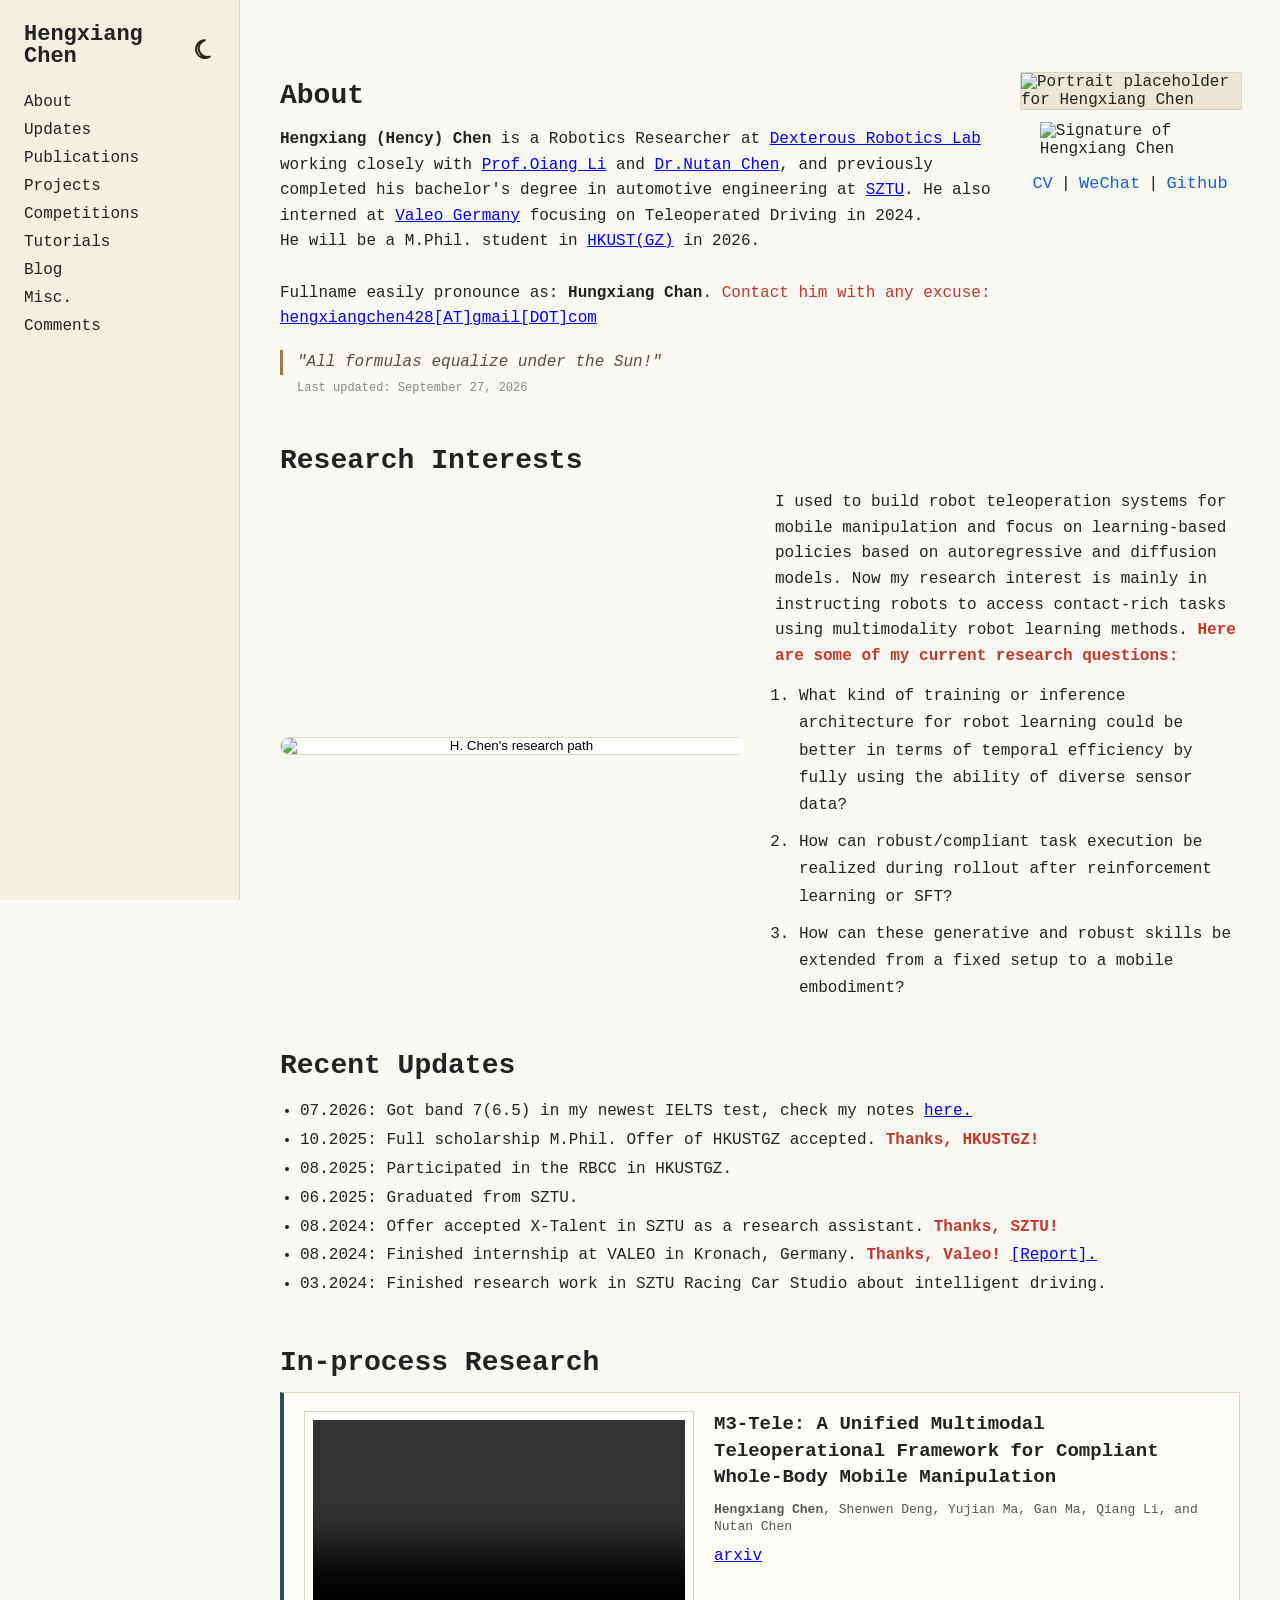
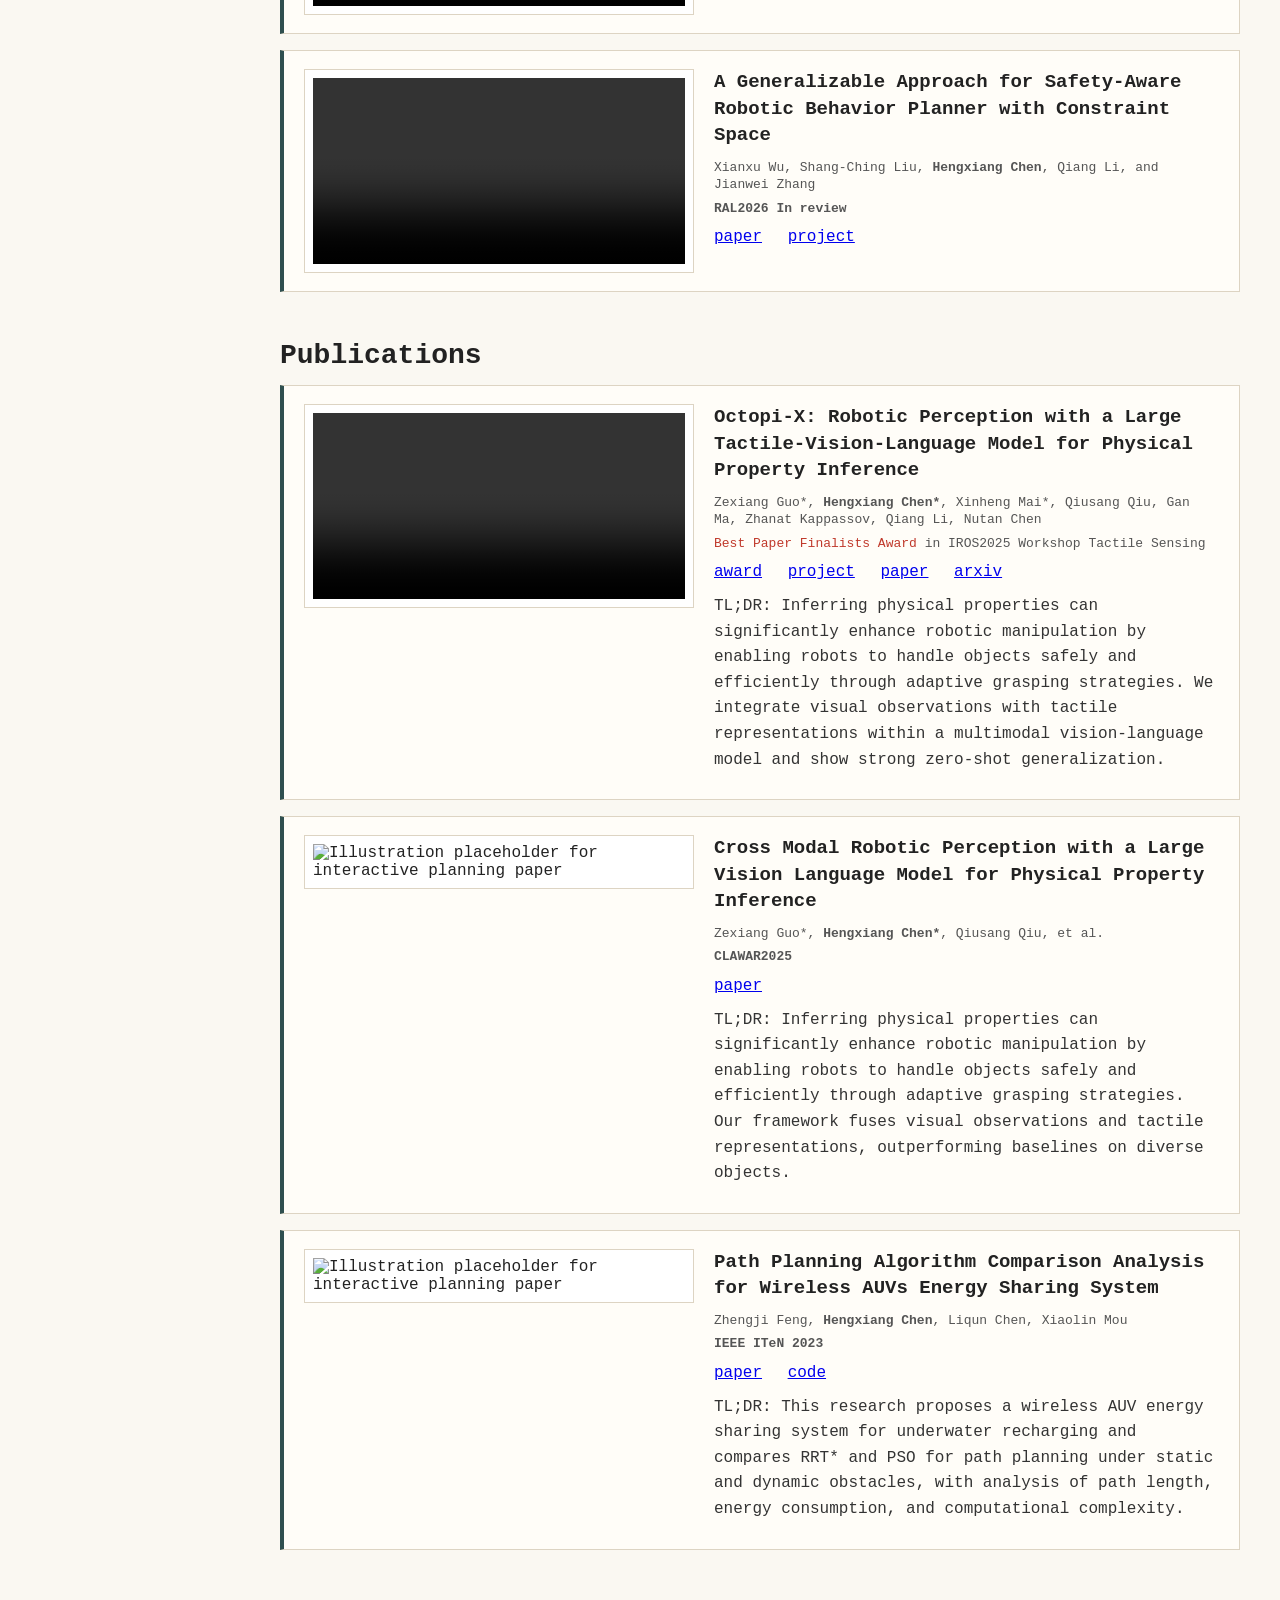
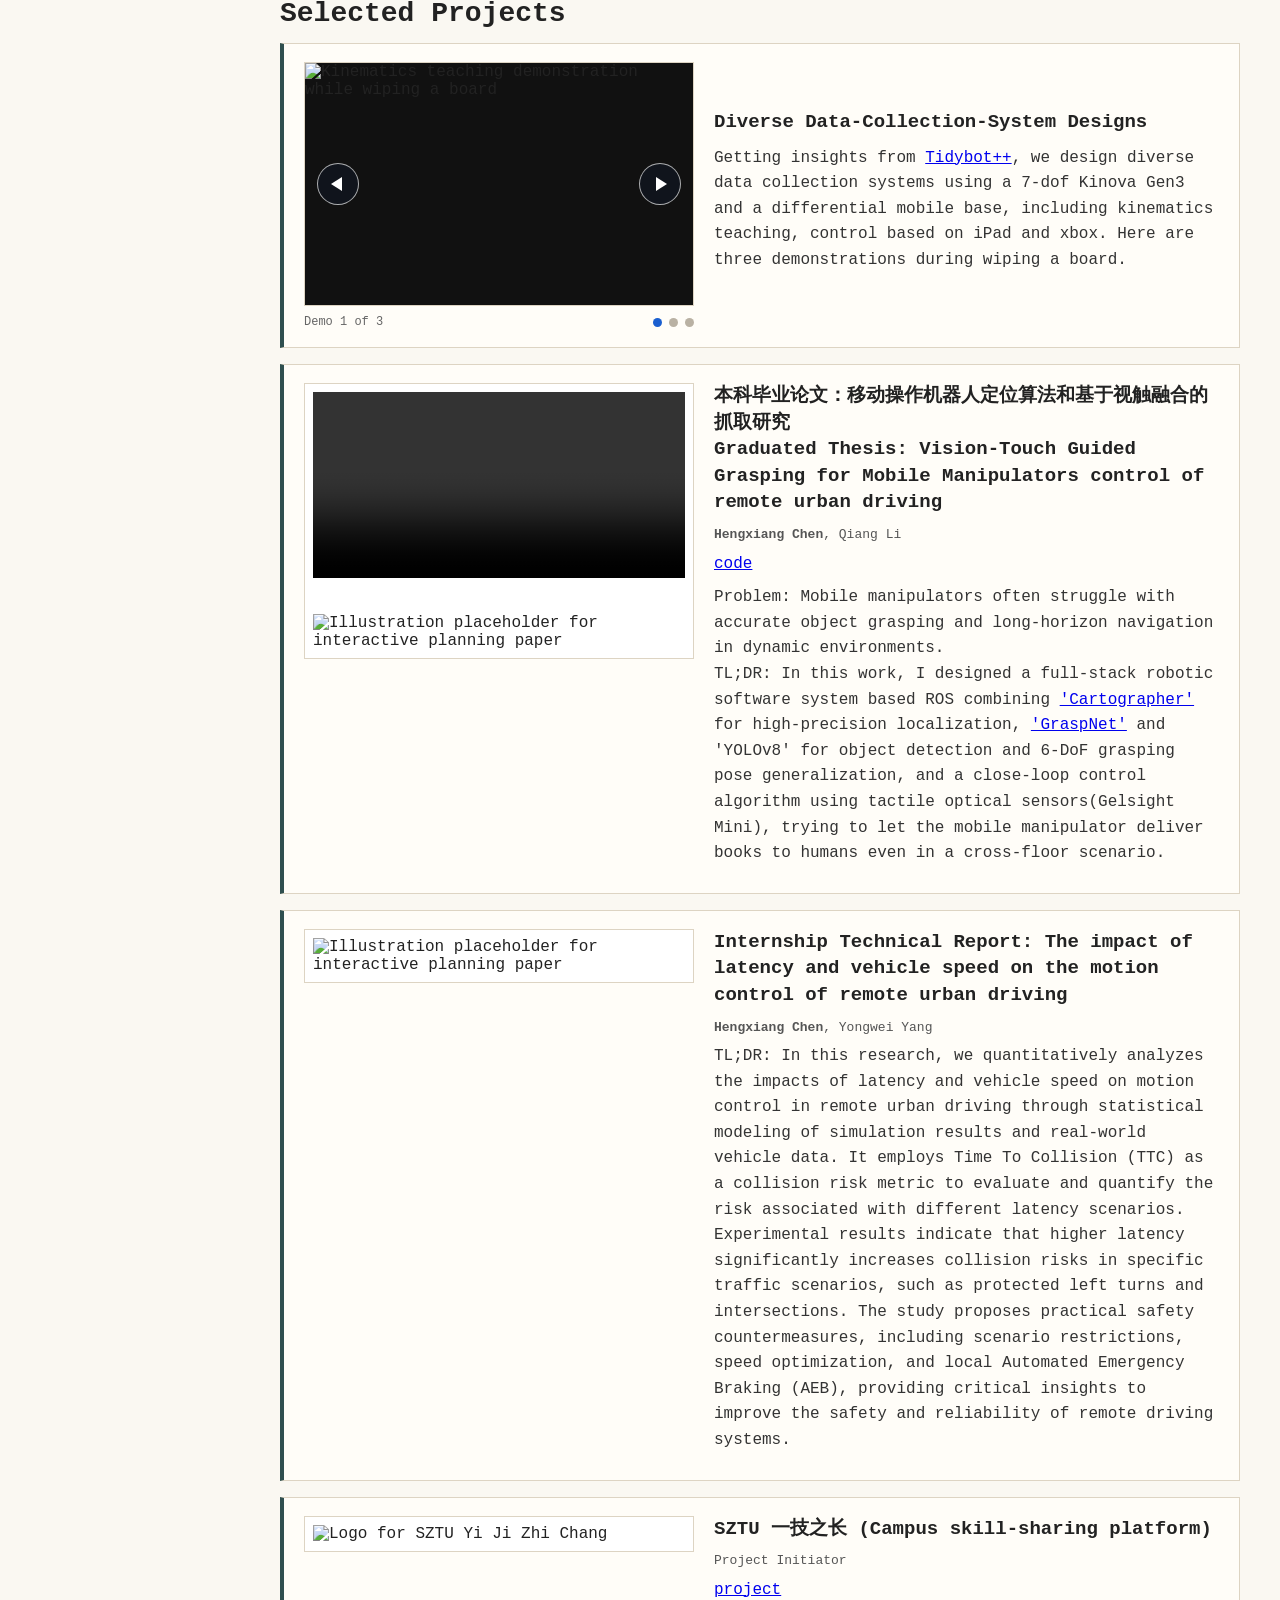
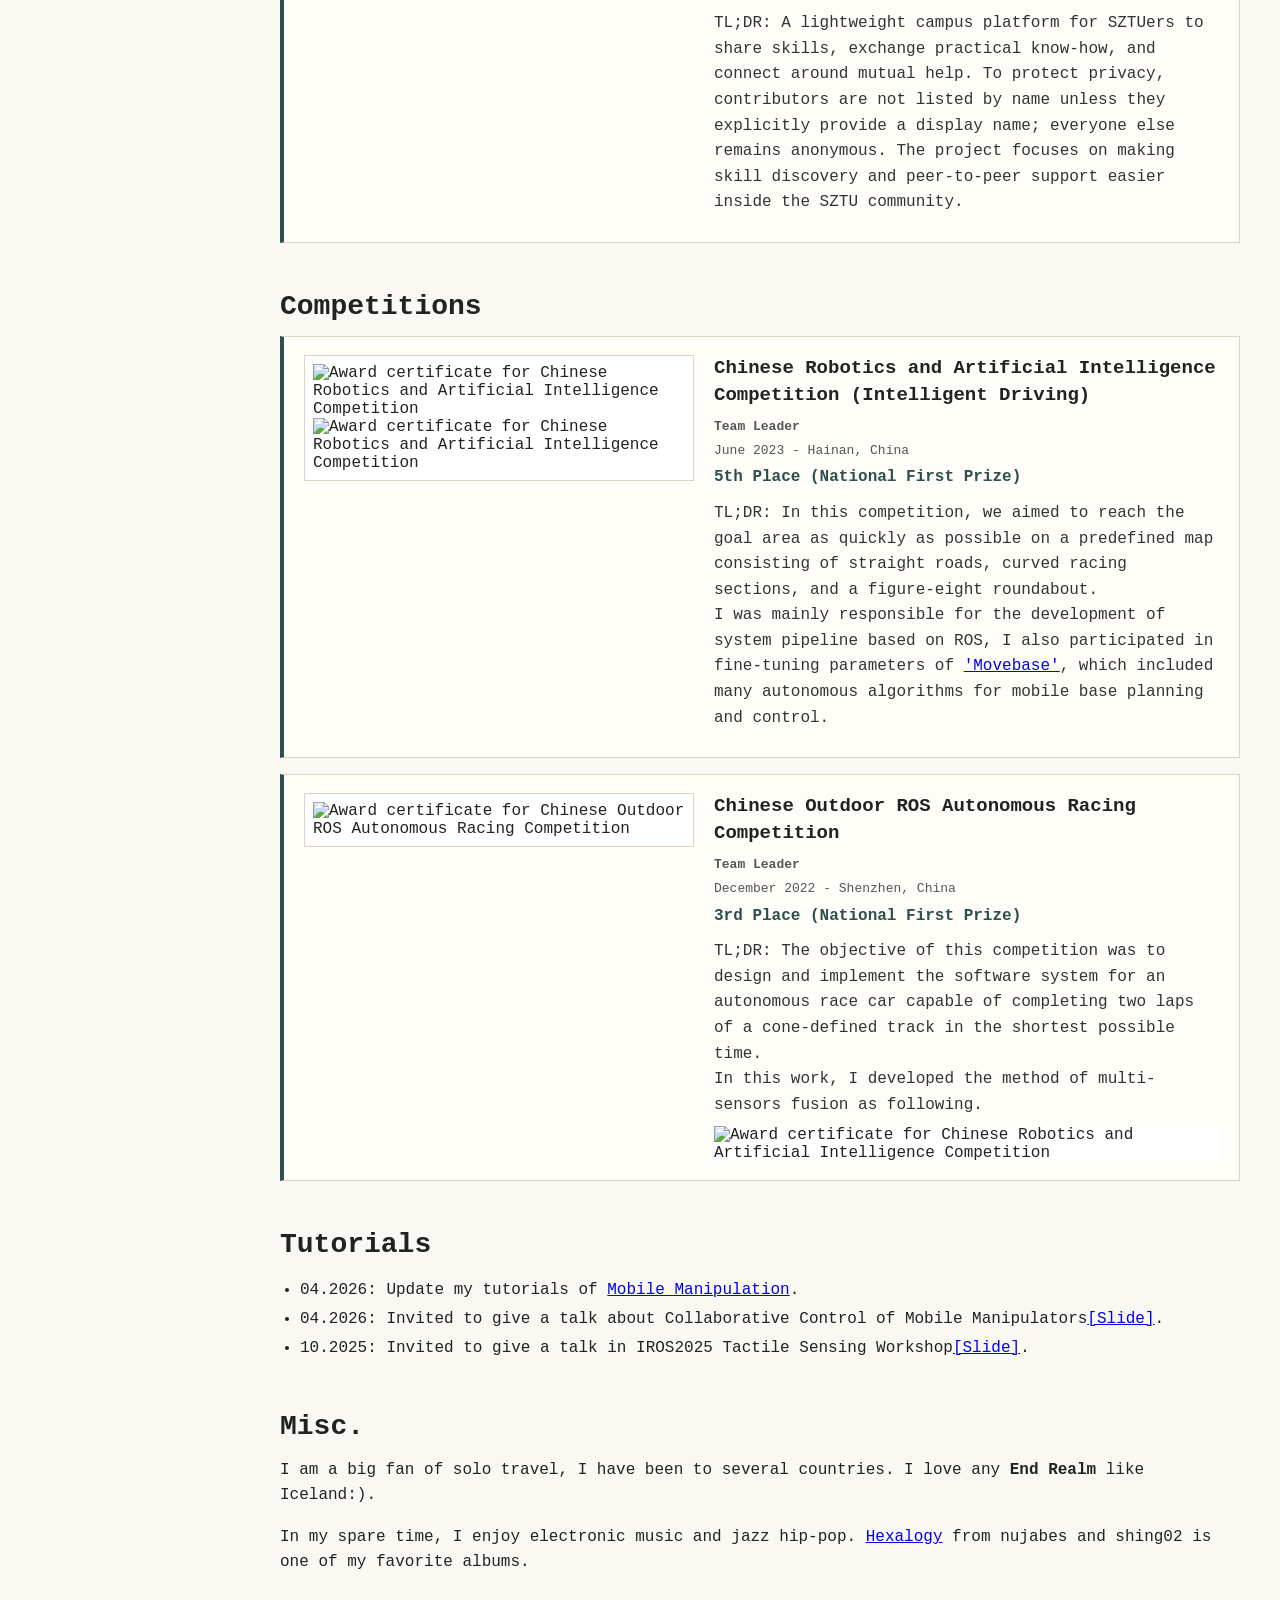
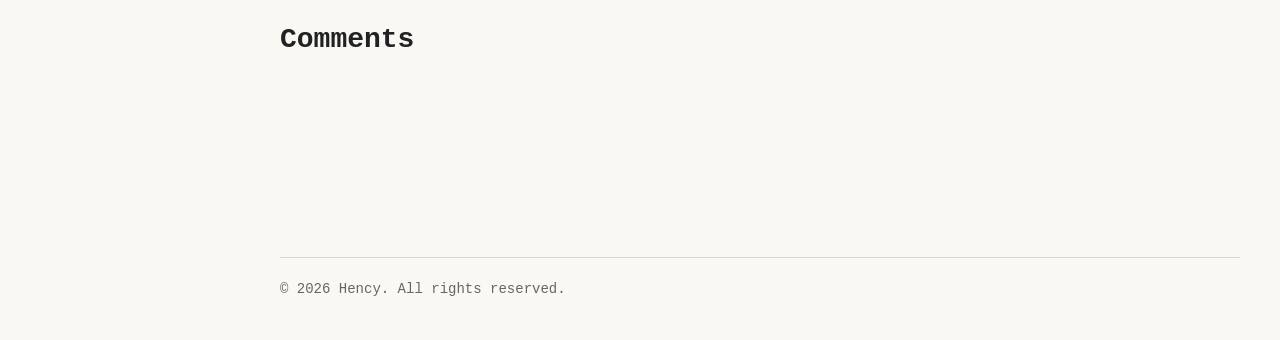
==== commit 194a121d: "update" ====
--- a/index.html
+++ b/index.html
@@ -74,6 +74,7 @@
                     <p class="personal-motto">
                         "All formulas equalize under the Sun!"
                     </p>
+                    <p class="last-updated">Last updated: September 27, 2026</p>
                 </div>
                 <div class="about-avatar">
                     <img
--- a/style.css
+++ b/style.css
@@ -211,10 +211,18 @@
 
 .personal-motto {
     margin-top: 18px;
+    margin-bottom: 0;
     padding-left: 14px;
     border-left: 3px solid #9b7b45;
     color: #5a4d3c;
     font-style: italic;
+}
+
+.last-updated {
+    margin: 5px 0 0 17px;
+    color: #888;
+    font-size: 12px;
+    line-height: 1.4;
 }
 
 .text-red {
@@ -802,6 +810,10 @@
     color: #c9d7e6;
 }
 
+html[data-theme="dark"] .last-updated {
+    color: #8e9aab;
+}
+
 html[data-theme="dark"] .text-red {
     color: #ff8f87;
 }
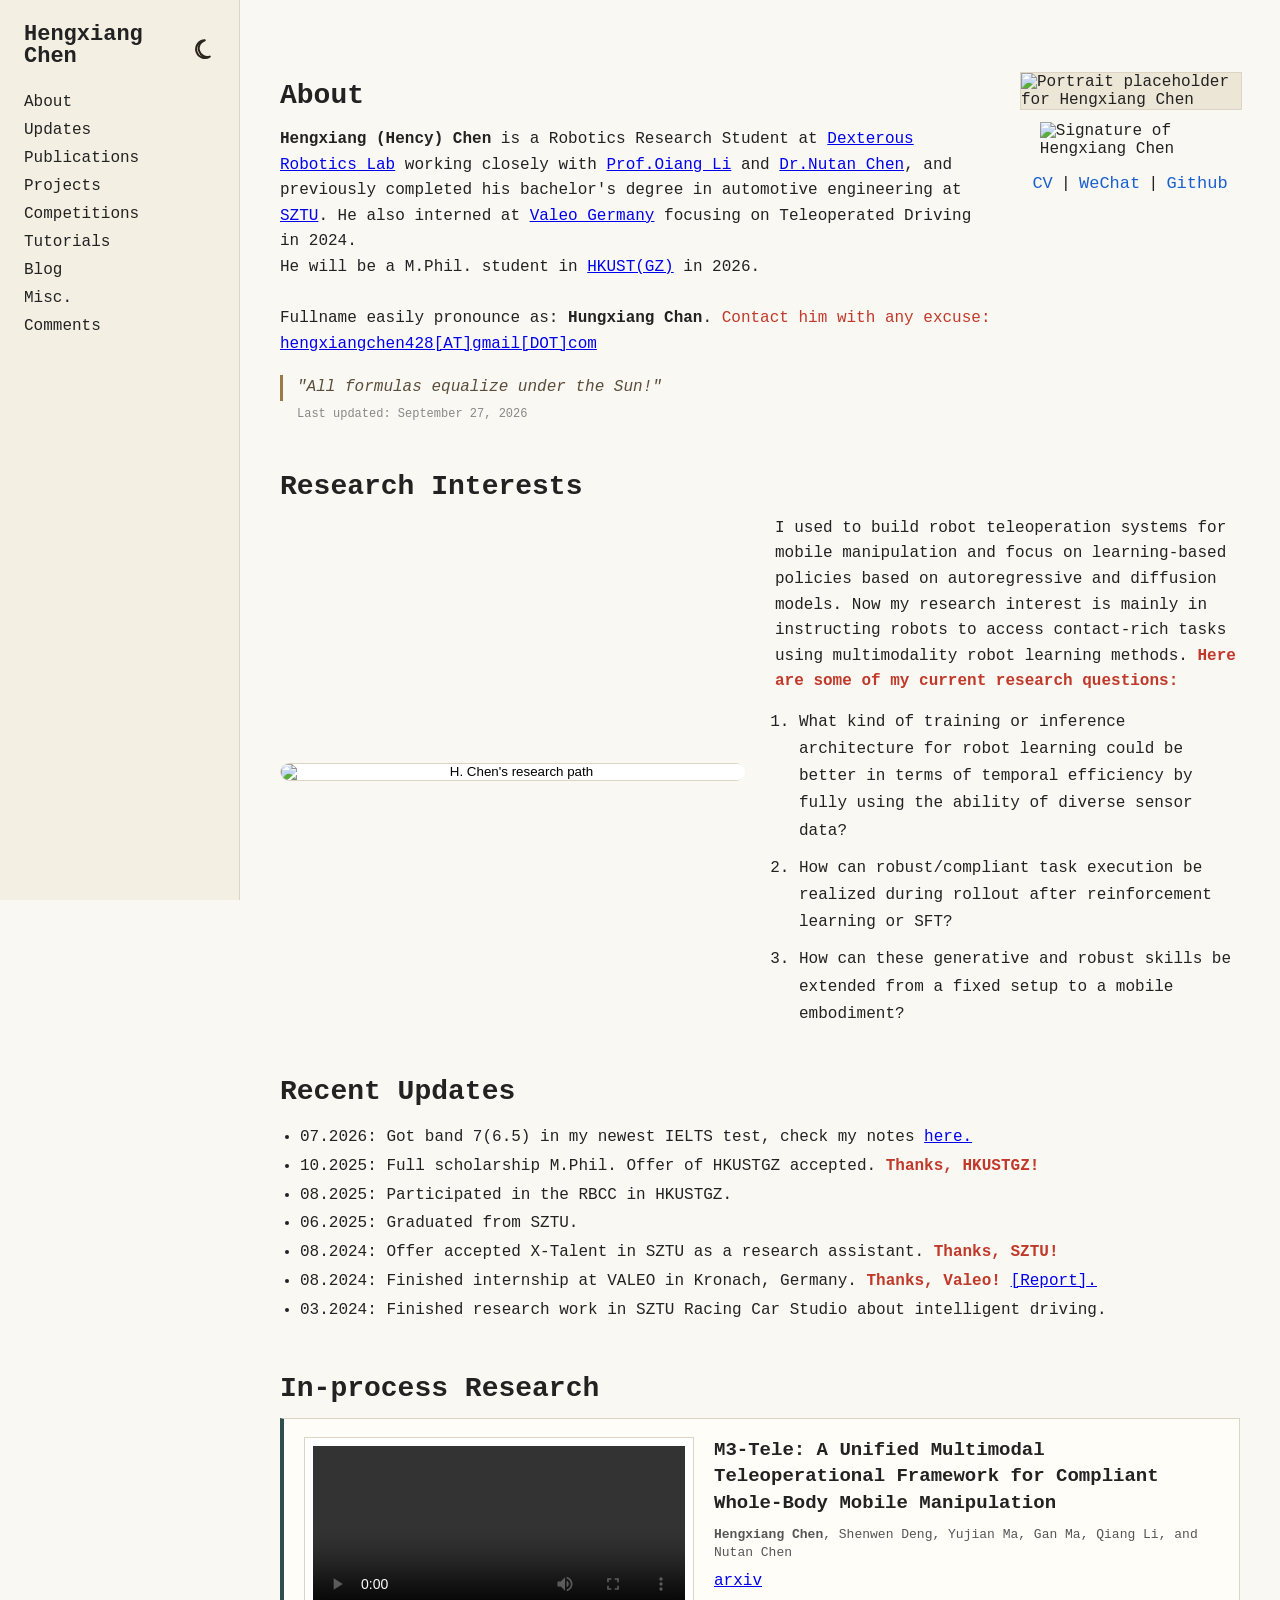
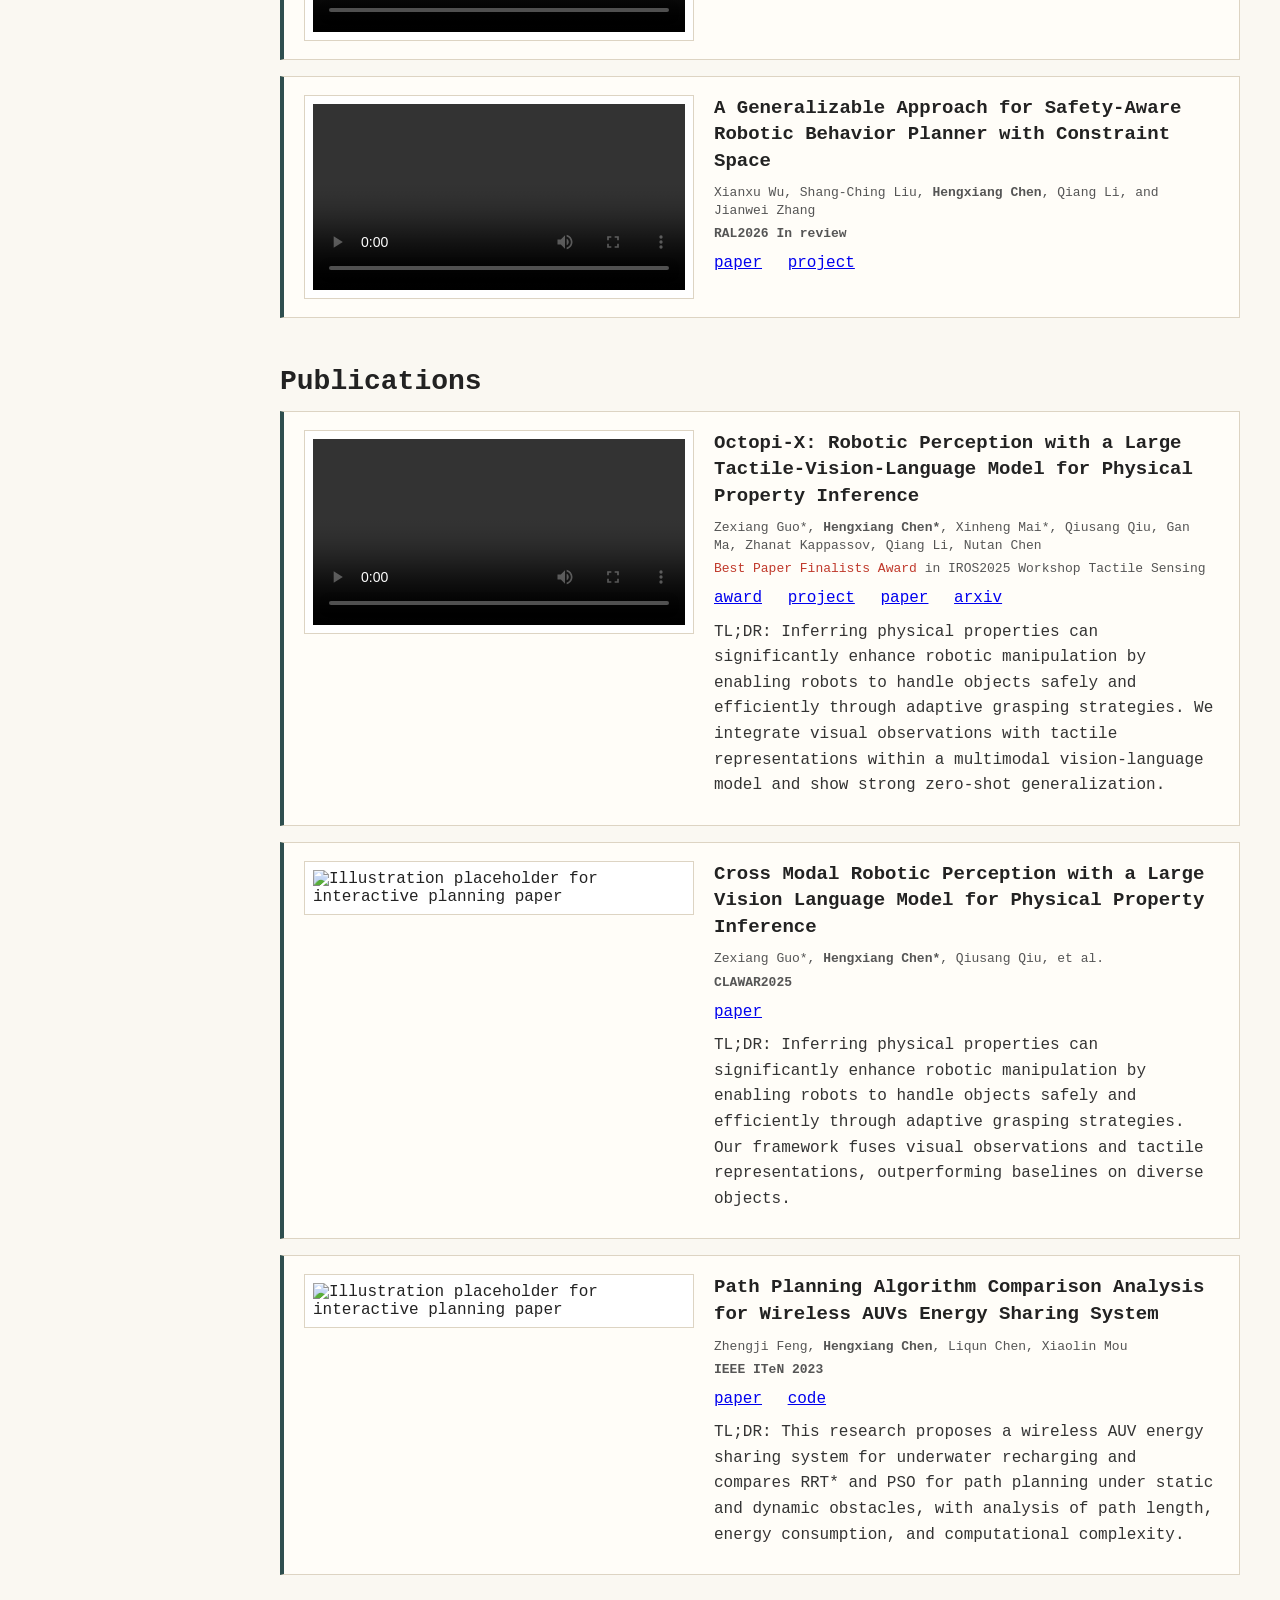
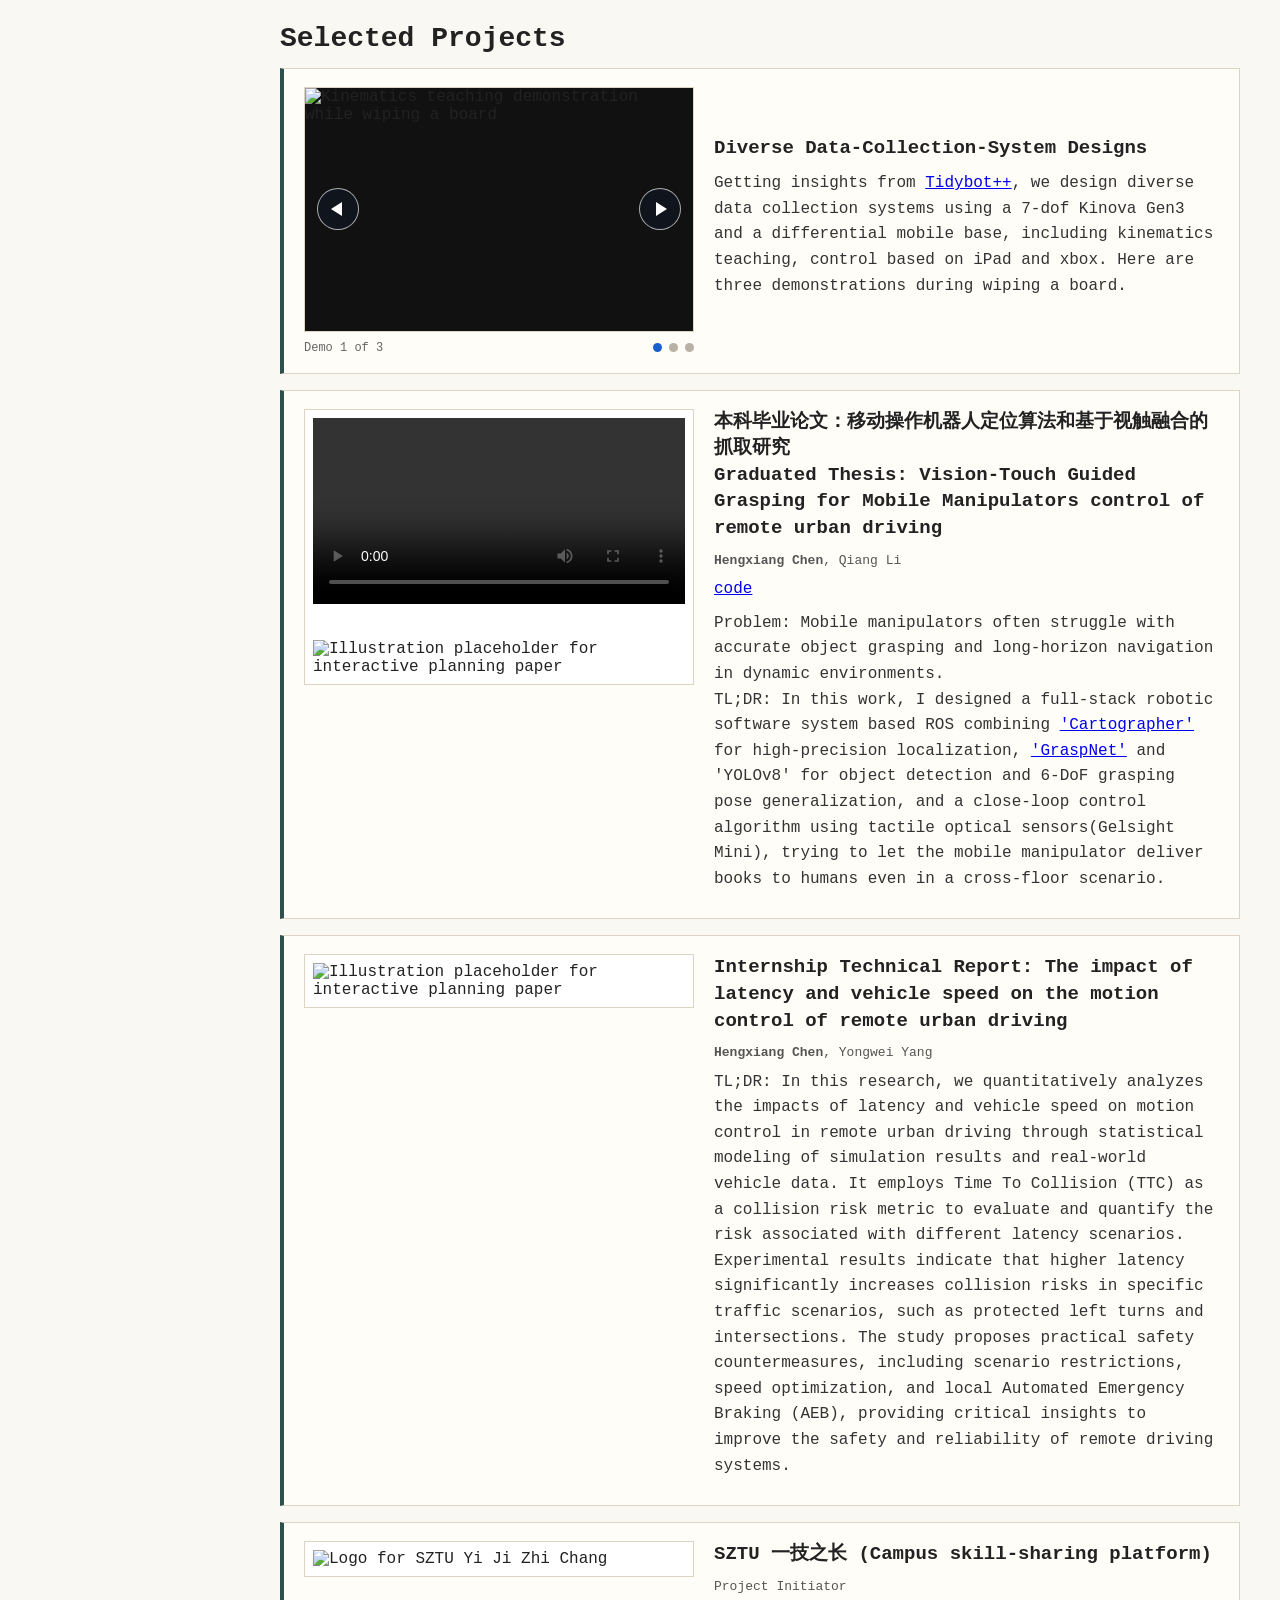
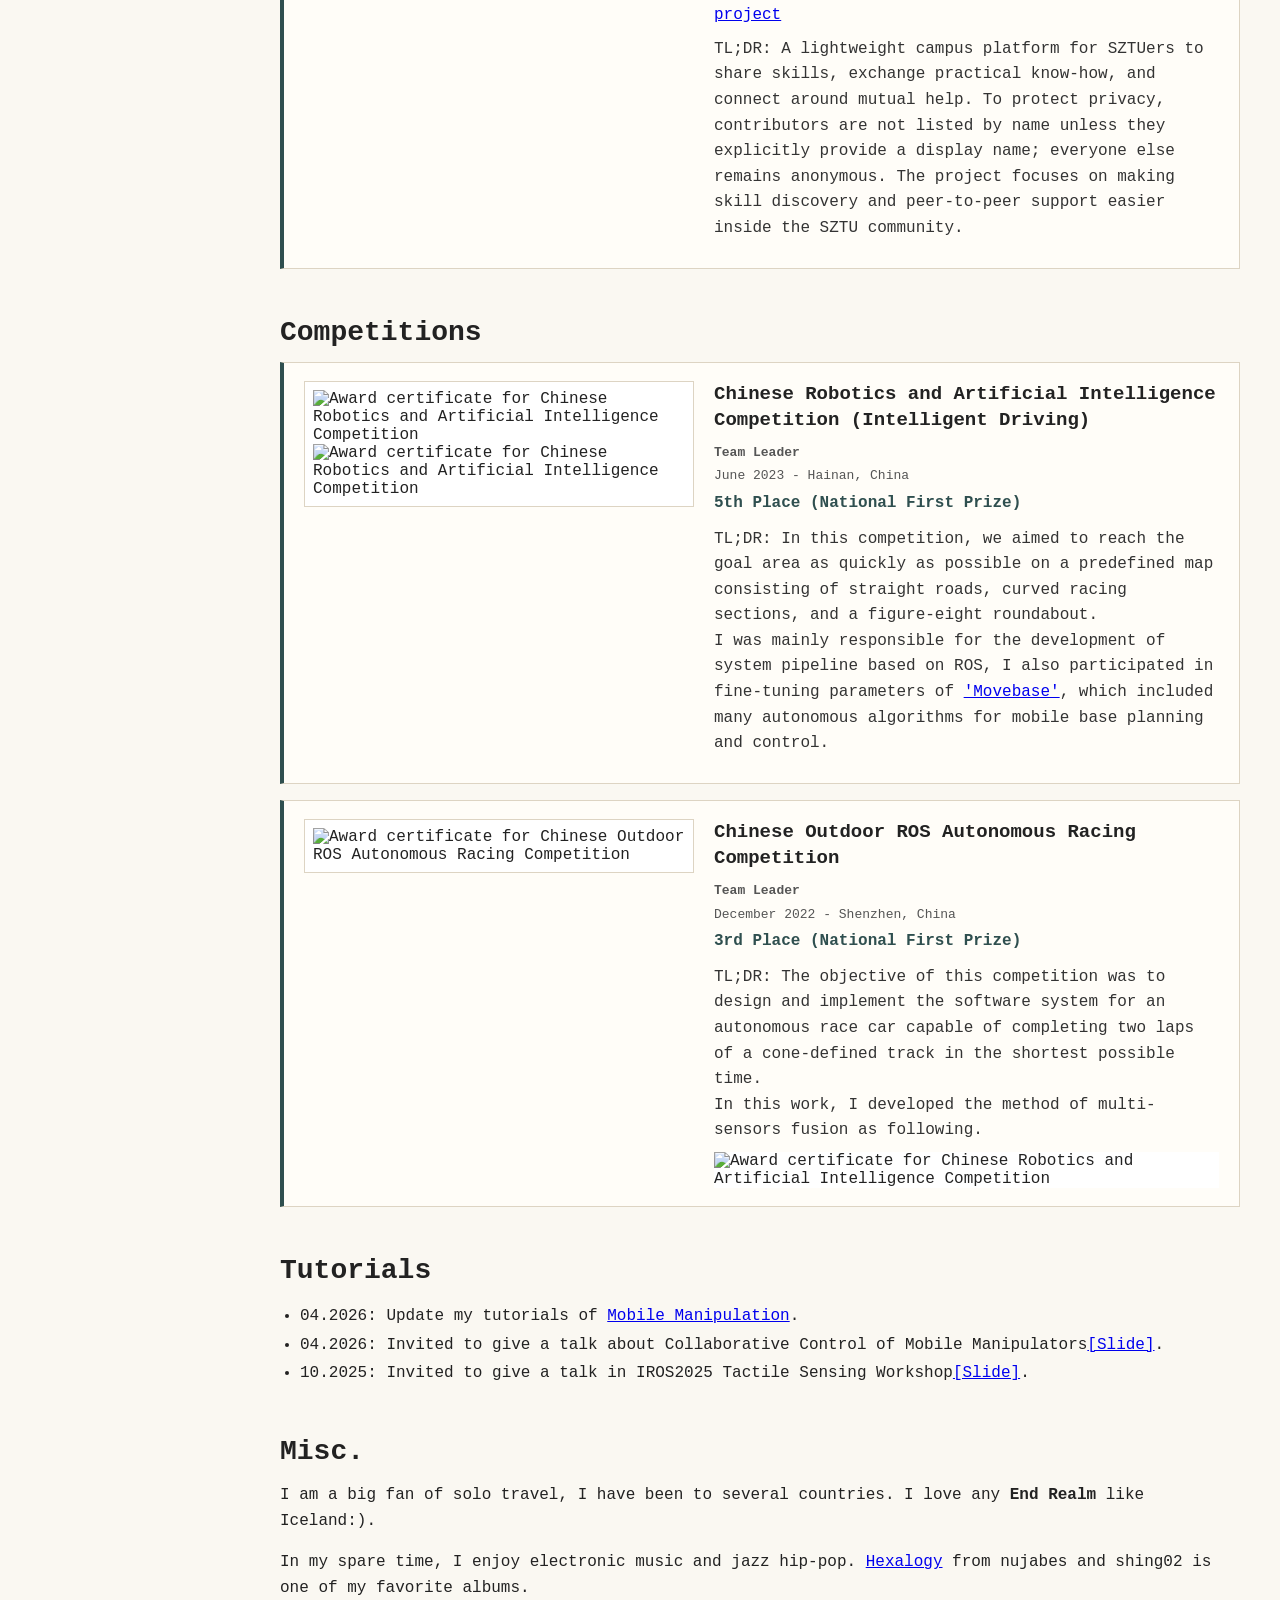
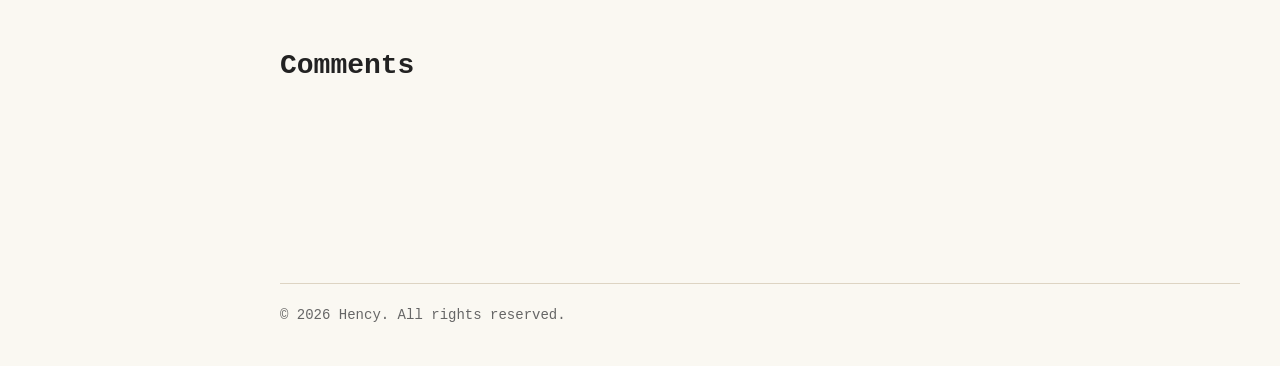
==== commit 8d8a6ff2: "update" ====
--- a/index.html
+++ b/index.html
@@ -1,802 +1,802 @@
-<!DOCTYPE html>
-<html lang="en">
-<head>
-<meta charset="UTF-8">
-<meta name="viewport" content="width=device-width, initial-scale=1.0">
-<title>Hency</title>
-<script>
-(() => {
-    const storedTheme = localStorage.getItem('theme-preference');
-    const prefersDark = window.matchMedia('(prefers-color-scheme: dark)').matches;
-    const theme = storedTheme || (prefersDark ? 'dark' : 'light');
-    document.documentElement.dataset.theme = theme;
-})();
-</script>
-<link rel="stylesheet" href="style.css">
-<link rel="stylesheet" href="https://unpkg.com/@waline/client@v3/dist/waline.css">
-</head>
-<body>
-<div id="layout">
-    <!-- Sidebar -->
-    <div id="sidebar">
-        <div class="sidebar-top">
-            <h1>Hengxiang Chen</h1>
-            <button type="button" class="theme-toggle" id="theme-toggle" aria-pressed="false" aria-label="Toggle color theme">
-                <span class="theme-icon theme-icon-light" aria-hidden="true">
-                    <svg viewBox="0 0 24 24" class="theme-svg">
-                        <path d="M15.8 3.2a8.9 8.9 0 1 0 5 16.4 8.1 8.1 0 1 1-5-16.4Z" fill="none" stroke="currentColor" stroke-linejoin="round" stroke-width="2"></path>
-                    </svg>
-                </span>
-                <span class="theme-icon theme-icon-dark" aria-hidden="true">
-                    <svg viewBox="0 0 24 24" class="theme-svg">
-                        <circle cx="12" cy="12" r="4" fill="none" stroke="currentColor" stroke-width="2"></circle>
-                        <path d="M12 1.8v3.1M12 19.1v3.1M22.2 12h-3.1M4.9 12H1.8M19.2 4.8l-2.2 2.2M7 17l-2.2 2.2M19.2 19.2 17 17M7 7 4.8 4.8" fill="none" stroke="currentColor" stroke-linecap="round" stroke-width="2"></path>
-                    </svg>
-                </span>
-            </button>
-        </div>
-        <p class="tagline"> </p>
-        <ul>
-            <li><a href="#about">About</a></li>
-            <li><a href="#updates">Updates</a></li>
-            <!-- <li><a href="#research">Research</a></li> -->
-            <li><a href="#publications">Publications</a></li>
-            <li><a href="#projects">Projects</a></li>
-            <li><a href="#competitions">Competitions</a></li>
-            <li><a href="#technical_tutorials">Tutorials</a></li>
-            <li><a href="blog.html">Blog</a></li>
-            <li><a href="#misc.">Misc.</a></li>
-            <li><a href="#comments">Comments</a></li>
-            <!-- <li><a href="#contact">Contact</a></li> -->
-            <!-- <li><a href="https://github.com/hengxiangchen">GitHub</a></li> -->
-        </ul>
-    </div>
-
-    <!-- Main content -->
-    <div id="content">
-        <section id="about">
-            <div class="about-header">
-                <div class="about-copy">
-                    <h2>About</h2>
-                    <p>
-                        <b>Hengxiang (Hency) Chen</b> is a Robotics Researcher at <a href="https://tusz-agdr.github.io/">Dexterous Robotics Lab</a> working closely with <a href="https://sites.google.com/site/qiangliresearch/qiang-li-s-homepage?authuser=0">Prof.Oiang Li</a> and <a href="https://www.linkedin.com/in/nutan-chen-17678678/">Dr.Nutan Chen</a>, and previously completed his bachelor's degree in
-                        automotive engineering at <a href="https://www.sztu.edu.cn/">SZTU</a>. He also interned at <a href="https://www.valeo.com/en/kronach-neuses-valeo-brain-division/">Valeo Germany</a> focusing on Teleoperated Driving in 2024.
-                        <!-- <br>
-                        My work centers on robot learning, especially in compliant mobile manipulation. -->
-                        <br>
-                        He will be a M.Phil. student in <a href="https://www.hkust-gz.edu.cn/">HKUST(GZ)</a> in 2026. 
-                        <br>
-                        <br>
-                        Fullname easily pronounce as: <b>Hungxiang Chan</b>.
-                        <span class="text-red">Contact him with any excuse: <a href="mailto:hengxiangchen428@gmail.com">hengxiangchen428[AT]gmail[DOT]com</a></span>
-                        <br>
-                    </p>
-                    <p class="personal-motto">
-                        "All formulas equalize under the Sun!"
-                    </p>
-                    <p class="last-updated">Last updated: September 27, 2026</p>
-                </div>
-                <div class="about-avatar">
-                    <img
-                        src="images/profile.jpeg"
-                        alt="Portrait placeholder for Hengxiang Chen"
-                        class="profile-photo"
-                    >
-                    <img
-                        src="images/signature.jpg"
-                        alt="Signature of Hengxiang Chen"
-                        class="profile-signature"
-                    >
-                    <div class="profile-links">
-                        <a href="assets/Resume - Hengxiang Chen.pdf" target="_blank" rel="noopener noreferrer">CV</a>
-                        <span>|</span>
-                        <!-- <a href="mailto:hengxiangchen428@gmail.com">Email</a>
-                        <span>|</span> -->
-                        <button type="button" class="profile-link-button" id="wechat-trigger">WeChat</button>
-                        <span>|</span>
-                        <a href="https://github.com/hengxiangchen" target="_blank" rel="noopener noreferrer">Github</a>
-                    </div>
-                </div>
-            </div>
-        </section>
-
-        <section id="research">
-            <h2>Research Interests</h2>
-            <div class="research-layout">
-                <div class="research-figure">
-                    <button type="button" class="research-zoom-trigger" id="research-zoom-trigger" aria-label="Enlarge research path image">
-                        <img
-                            src="assets/research_path.png"
-                            alt="H. Chen's research path"
-                            class="research-image"
-                        >
-                        <span class="research-zoom-icon" aria-hidden="true">+</span>
-                    </button>
-                </div>
-                <div class="research-copy">
-                    <p>I used to build robot teleoperation systems for mobile manipulation and focus on learning-based policies based on autoregressive and diffusion models.
-                    Now my research interest is mainly in instructing robots to access contact-rich tasks using multimodality robot learning methods.
-                    <b class="text-red">Here are some of my current research questions:</b></p>
-                    <ol class="research-questions">
-                        <li>What kind of training or inference architecture for robot learning could be better in terms of temporal efficiency by fully using the ability of diverse sensor data?</li>
-                        <li>How can robust/compliant task execution be realized during rollout after reinforcement learning or SFT?</li>
-                        <li>How can these generative and robust skills be extended from a fixed setup to a mobile embodiment?</li>
-                    </ol>
-                </div>
-            </div>
-        </section>
-
-        <section id="updates">
-            <h2>Recent Updates</h2>
-            <ul class="compact-list">
-                <li>07.2026: Got band 7(6.5) in my newest IELTS test, check my notes <a href="https://tcneysmvnein.feishu.cn/wiki/FN44wsahGi6ogCkv4kjcDDbSnsh">here.</a></li>
-                <li>10.2025: Full scholarship M.Phil. Offer of HKUSTGZ accepted. <b class="text-red">Thanks, HKUSTGZ!</b></li>
-                <li>08.2025: Participated in the RBCC in HKUSTGZ.
-                <li>06.2025: Graduated from SZTU.</li>
-                <li>08.2024: Offer accepted X-Talent in SZTU as a research assistant. <b class="text-red">Thanks, SZTU!</b></li>
-                <li>08.2024: Finished internship at VALEO in Kronach, Germany. <b class="text-red">Thanks, Valeo!</b> <a href="https://www.linkedin.com/posts/valeo-deutschland_student-exchange-between-germany-and-china-activity-7188491811424804865-kSff/">[Report].</a></li>
-                <li>03.2024: Finished research work in SZTU Racing Car Studio about intelligent driving.</li>
-            </ul>
-        </section>
-
-
-        <section id="publications">
-            <h2>In-process Research</h2>
-            <div class="pub-group">
-
-                <!-- <h3>Robot Learning</h3> -->
-                <article class="publication publication--image">
-                    <div class="pub-media pub-media--image">
-                        <video
-                            class="pub-video pub-video--fit"
-                            controls
-                            preload="metadata"
-                            poster="">
-                            <source
-                                src="videos/M3-Tele.mp4"
-                                type="video/mp4"
-                            >
-                            Your browser does not support the video tag.
-                        </video>
-                    </div>
-                    <div class="pub-copy">
-                        <h4>
-                            M3-Tele: A Unified Multimodal Teleoperational Framework for Compliant Whole-Body Mobile Manipulation
-                        </h4>
-                        <p class="pub-meta">
-                            <b>Hengxiang Chen</b>, Shenwen Deng, Yujian Ma, Gan Ma, Qiang Li, and Nutan Chen
-                        </p>
-                        <p class="pub-meta">
-                            <!-- <b>Biomimetic Intelligence and Robotics2026 In review</b> -->
-                        </p>     
-                        <p class="pub-links">
-                            <a href="https://arxiv.org/pdf/2609.07859">arxiv</a>
-                            <!-- <a href="https://github.com/dondon03-10/LLM_TTT_RAG">project</a> -->
-                        </p>
-                   
-                    </div>
-                </article>
-
-                <article class="publication publication--image">
-                    <div class="pub-media pub-media--image">
-                        <video
-                            class="pub-video pub-video--fit"
-                            controls
-                            preload="metadata"
-                            poster="">
-                            <source
-                                src="videos/safecs.mp4"
-                                type="video/mp4"
-                            >
-                            Your browser does not support the video tag.
-                        </video>
-                    </div>
-                    <div class="pub-copy">
-                        <h4>
-                            A Generalizable Approach for Safety-Aware Robotic Behavior Planner
-                            with Constraint Space
-                        </h4>
-                        <p class="pub-meta">
-                            Xianxu Wu, Shang-Ching Liu, <b>Hengxiang Chen</b>, Qiang Li, and Jianwei Zhang
-                        </p>
-                        <p class="pub-meta">
-                            <b>RAL2026 In review</b>
-                        </p>
-                        <p class="pub-links">
-                            <a href="assets/paper/safecs.pdf">paper</a>
-                            <a href="https://github.com/dondon03-10/LLM_TTT_RAG">project</a>
-                        </p>
-                    </div>
-                </article>
-
-
-
-        </section>
-
-        <section id="publications">
-            <h2>Publications</h2>
-            <div class="pub-group">
-
-                <article class="publication publication--image">
-                    <div class="pub-media pub-media--image">
-                        <video
-                            class="pub-video pub-video--fit"
-                            controls
-                            preload="metadata"
-                            poster="">
-                            <source
-                                src="videos/octopi-x.mp4"
-                                type="video/mp4"
-                            >
-                            Your browser does not support the video tag.
-                        </video>
-                    </div>
-                    <div class="pub-copy">
-                        <h4>
-                            Octopi-X: Robotic Perception with a Large
-                            Tactile-Vision-Language Model for Physical Property
-                            Inference
-                        </h4>
-                        <p class="pub-meta">
-                            Zexiang Guo*, <b>Hengxiang Chen*</b>, Xinheng Mai*,
-                            Qiusang Qiu, Gan Ma, Zhanat Kappassov, Qiang Li,
-                            Nutan Chen
-                        </p>
-                        <p class="pub-meta">
-                            <span class="text-red">Best Paper Finalists Award</span> in IROS2025 Workshop Tactile Sensing
-                        </p>
-                        <p class="pub-links">
-                            <a href="assets/IROS2025 Best Paper Award Finalist.pdf">award</a>
-                            <a href="https://tusz-agdr.github.io/octopi-X.github.io/">project</a>
-                            <a href="assets/paper/Octopi-X.pdf">paper</a>
-                            <a href="https://arxiv.org/abs/2506.19303">arxiv</a>
-                        </p>
-                        <p class="pub-summary">
-                            TL;DR: Inferring physical properties can significantly
-                            enhance robotic manipulation by enabling robots to
-                            handle objects safely and efficiently through
-                            adaptive grasping strategies. We integrate visual
-                            observations with tactile representations within a
-                            multimodal vision-language model and show strong
-                            zero-shot generalization.
-                        </p>
-                    </div>
-                </article>
-
-                <article class="publication publication--image">
-                    <div class="pub-media pub-media--image">
-                        <img
-                            src="images/Cross-Modal_Robotic_Perception_for-poster.png"
-                            alt="Illustration placeholder for interactive planning paper"
-                            class="pub-image pub-image--fit"
-                        >
-                    </div>
-                    <div class="pub-copy">
-                        <h4>
-                            Cross Modal Robotic Perception with a Large Vision
-                            Language Model for Physical Property Inference
-                        </h4>
-                        <p class="pub-meta">
-                            Zexiang Guo*, <b>Hengxiang Chen*</b>, Qiusang Qiu,
-                            et al.
-                        </p>
-                        <p class="pub-meta">
-                            <b>CLAWAR2025</b>
-                        </p>
-                        <p class="pub-links">
-                            <a href="https://arxiv.org/abs/2506.19303">paper</a>
-                            <!-- <a href="https://hengxiangchen.github.io/">project</a> -->
-                        </p>
-                        <p class="pub-summary">
-                            TL;DR: Inferring physical properties can significantly
-                            enhance robotic manipulation by enabling robots to
-                            handle objects safely and efficiently through
-                            adaptive grasping strategies. Our framework fuses
-                            visual observations and tactile representations,
-                            outperforming baselines on diverse objects.
-                        </p>
-                    </div>
-                </article>
-
-                <article class="publication publication--image">
-                    <div class="pub-media pub-media--image">
-                        <img
-                            src="images/pp_auv_.png"
-                            alt="Illustration placeholder for interactive planning paper"
-                            class="pub-image pub-image--fit"
-                        >
-                    </div>
-                    <div class="pub-copy">
-                        <h4>
-                            Path Planning Algorithm Comparison Analysis for
-                            Wireless AUVs Energy Sharing System
-                        </h4>
-                        <p class="pub-meta">
-                            Zhengji Feng, <b>Hengxiang Chen</b>, Liqun Chen, Xiaolin Mou
-                        </p>
-                        <p class="pub-meta">
-                            <b>IEEE ITeN 2023</b>
-                        </p>
-                        <p class="pub-links">
-                            <a href="https://ieeexplore.ieee.org/document/10311674">paper</a>
-                            <a href="https://github.com/hengxiangchen/Algorithm_Comparison_RRTstar_and_PSO">code</a>
-                        </p>
-                        <p class="pub-summary">
-                            TL;DR: This research proposes a wireless AUV energy sharing
-                            system for underwater recharging and compares RRT*
-                            and PSO for path planning under static and dynamic
-                            obstacles, with analysis of path length, energy
-                            consumption, and computational complexity.
-                        </p>
-                    </div>
-                </article>
-
-
-            </div>
-
-            <!-- <div class="pub-group">
-                <h3>Autonomous Systems</h3>
-
-                <article class="publication publication--image">
-                    <div class="pub-media pub-media--image">
-                        <img
-                            src="images/pp_auv_.png"
-                            alt="Illustration placeholder for interactive planning paper"
-                            class="pub-image pub-image--fit"
-                        >
-                    </div>
-                    <div class="pub-copy">
-                        <h4>
-                            Path Planning Algorithm Comparison Analysis for
-                            Wireless AUVs Energy Sharing System
-                        </h4>
-                        <p class="pub-meta">
-                            Zhengji Feng, <b>Hengxiang Chen</b>, Liqun Chen, Xiaolin Mou
-                        </p>
-                        <p class="pub-meta">
-                            <b>IEEE ITeN 2023</b>
-                        </p>
-                        <p class="pub-links">
-                            <a href="https://ieeexplore.ieee.org/document/10311674">paper</a>
-                            <a href="https://github.com/hengxiangchen/Algorithm_Comparison_RRTstar_and_PSO">code</a>
-                        </p>
-                        <p class="pub-summary">
-                            This research proposes a wireless AUV energy sharing
-                            system for underwater recharging and compares RRT*
-                            and PSO for path planning under static and dynamic
-                            obstacles, with analysis of path length, energy
-                            consumption, and computational complexity.
-                        </p>
-                    </div>
-                </article>
-            </div> -->
-        </section>
-
-        <section id="projects">
-            <h2>Selected Projects</h2>
-            <div class="pub-group">
-
-                <article class="publication publication--image project-showcase">
-                    <div class="project-carousel" aria-label="Project demonstration gallery">
-                        <div class="project-carousel__viewport">
-                            <div class="project-carousel__slide is-active" data-carousel-slide>
-                                <img
-                                    class="project-carousel__gif"
-                                    src="videos/kinematics_teaching.gif"
-                                    alt="Kinematics teaching demonstration while wiping a board"
-                                >
-                            </div>
-                            <div class="project-carousel__slide" data-carousel-slide hidden>
-                                <img
-                                    class="project-carousel__gif"
-                                    src="videos/iPad_control.gif"
-                                    alt="iPad-based robot control demonstration while wiping a board"
-                                    loading="lazy"
-                                >
-                            </div>
-                            <div class="project-carousel__slide" data-carousel-slide hidden>
-                                <img
-                                    class="project-carousel__gif"
-                                    src="videos/xbox_control.gif"
-                                    alt="Xbox-based robot control demonstration while wiping a board"
-                                    loading="lazy"
-                                >
-                            </div>
-                            <button class="project-carousel__button project-carousel__button--previous" type="button" data-carousel-previous aria-label="Previous demo"></button>
-                            <button class="project-carousel__button project-carousel__button--next" type="button" data-carousel-next aria-label="Next demo"></button>
-                        </div>
-                        <div class="project-carousel__footer">
-                            <span class="project-carousel__status" aria-live="polite">Demo 1 of 3</span>
-                            <div class="project-carousel__dots" aria-label="Choose a video">
-                                <button class="project-carousel__dot is-active" type="button" data-carousel-dot="0" aria-label="Show demo 1" aria-current="true"></button>
-                                <button class="project-carousel__dot" type="button" data-carousel-dot="1" aria-label="Show demo 2"></button>
-                                <button class="project-carousel__dot" type="button" data-carousel-dot="2" aria-label="Show demo 3"></button>
-                            </div>
-                        </div>
-                    </div>
-                    <div class="pub-copy">
-                        <h4>Diverse Data-Collection-System Designs</h4>
-                        <!-- <p class="pub-meta">Selected project demonstrations</p> -->
-                        <p class="pub-summary">
-                            Getting insights from <a href="https://tidybot2.github.io/">Tidybot++</a>, we design diverse data collection systems using a 7-dof Kinova Gen3 and a differential mobile base, including kinematics teaching, control based on iPad and xbox.
-                            Here are three demonstrations during wiping a board.
-                        </p>
-                    </div>
-                </article>
-
-                <article class="publication publication--image">
-                    <div class="pub-media pub-media--image">
-                        <video
-                            class="pub-video pub-video--fit"
-                            controls
-                            preload="metadata"
-                            poster="">
-                            <source
-                                src="videos/moblie manipulation.mp4"
-                                type="video/mp4"
-                            >
-                        </video>
-                        <br>
-                        <br>
-                        <img
-                            src="images/graduate_design.png"
-                            alt="Illustration placeholder for interactive planning paper"
-                            class="pub-image pub-image--fit"
-                        >
-                    </div>
-                    <div class="pub-copy">
-                        <h4>
-                            本科毕业论文：移动操作机器人定位算法和基于视触融合的抓取研究
-                            <br>
-                            Graduated Thesis: Vision-Touch Guided Grasping for Mobile Manipulators control of remote urban driving
-                        </h4>
-                        <p class="pub-meta">
-                            <b>Hengxiang Chen</b>, Qiang Li
-                        </p>
-                        <p class="pub-links">
-                            <!-- <a href="https://ieeexplore.ieee.org/document/10311674">paper</a> -->
-                            <a href="https://github.com/hengxiangchen/mobman_sztu">code</a>
-                        </p>
-                        <p class="pub-summary">
-                            Problem: Mobile manipulators often struggle with accurate object
-                            grasping and long-horizon navigation in dynamic environments. 
-                            <br>
-                            TL;DR: In this work, I designed a full-stack robotic software system based ROS
-                            combining <a href="https://wiki.ros.org/cartographer">'Cartographer'</a> for high-precision localization, <a href="https://github.com/graspnet/graspnetAPI">'GraspNet'</a> and 'YOLOv8'
-                            for object detection and 6-DoF grasping pose generalization, and a close-loop
-                            control algorithm using tactile optical sensors(Gelsight Mini), trying to let
-                            the mobile manipulator deliver books to humans even in a cross-floor scenario.
-                            <!-- <br>
-                            Some available technical stacks: YOLOv8/SAM/MoveIt -->
-                            <!-- <br>
-                            Outcome: The localization accuracy was verified through qualitative
-                            and quantitative experiments, and crossing-navigation and object grasping
-                            in different scenarios were realized. -->
-                        </p>
-                    </div>
-                </article>
-                <article class="publication publication--image">
-
-                    <div class="pub-media pub-media--image">
-                        <img
-                            src="images/The_impact_of_latency_and_vehicle_speed_on_the_motion_control_of_remote_urban_driving.png"
-                            alt="Illustration placeholder for interactive planning paper"
-                            class="pub-image pub-image--fit"
-                        >
-                    </div>
-
-                    <div class="pub-copy">
-                        <h4>
-                            Internship Technical Report: The impact of latency and vehicle speed on the motion control of remote urban driving
-                        </h4>
-                        <p class="pub-meta">
-                            <b>Hengxiang Chen</b>, Yongwei Yang
-                        </p>
-                        <p class="pub-summary">
-                            TL;DR: In this research, we quantitatively analyzes the impacts
-                            of latency and vehicle speed on motion control in remote
-                            urban driving through statistical modeling of simulation
-                            results and real-world vehicle data. It employs Time To
-                            Collision (TTC) as a collision risk metric to evaluate
-                            and quantify the risk associated with different latency
-                            scenarios. Experimental results indicate that higher latency
-                            significantly increases collision risks in specific traffic
-                            scenarios, such as protected left turns and intersections.
-                            The study proposes practical safety countermeasures, including
-                            scenario restrictions, speed optimization, and local Automated
-                            Emergency Braking (AEB), providing critical insights to
-                            improve the safety and reliability of remote driving systems.
-                        </p>
-                    </div>
-                </article>
-
-                <article class="publication publication--image">
-                    <div class="pub-media pub-media--image">
-                        <img
-                            src="images/sztu-yijizhichang-logo.svg"
-                            alt="Logo for SZTU Yi Ji Zhi Chang"
-                            class="pub-image pub-image--fit"
-                        >
-                    </div>
-                    <div class="pub-copy">
-                        <h4>
-                            SZTU 一技之长 (Campus skill-sharing platform)
-                        </h4>
-                        <p class="pub-meta">
-                            
-                        </p>
-                        <p class="pub-meta">
-                            Project Initiator
-                        </p>
-                        <p class="pub-links">
-                            <a href="https://sztu-yijizhichang.github.io/" target="_blank" rel="noopener noreferrer">project</a>
-                        </p>
-                        <p class="pub-summary">
-                            TL;DR: A lightweight campus platform for SZTUers to share skills,
-                            exchange practical know-how, and connect around mutual help.
-                            To protect privacy, contributors are not listed by name unless
-                            they explicitly provide a display name; everyone else remains
-                            anonymous. The project focuses on making skill discovery and
-                            peer-to-peer support easier inside the SZTU community.
-                        </p>
-                    </div>
-                </article>
-
-
-            </div>
-        </section>
-
-        <section id="competitions">
-            <h2>Competitions</h2>
-
-            <div class="pub-group">
-                <article class="publication publication--image">
-                    <div class="pub-media pub-media--image">
-                        <img
-                            src="images/competition-2023.png"
-                            alt="Award certificate for Chinese Robotics and Artificial Intelligence Competition"
-                            class="pub-image pub-image--fit"
-                        >
-                        <img
-                            src="images/competition-2022-2.png"
-                            alt="Award certificate for Chinese Robotics and Artificial Intelligence Competition"
-                            class="pub-image pub-image--fit"
-                        >
-                    </div>
-                    <div class="pub-copy">
-                        <h4>Chinese Robotics and Artificial Intelligence Competition (Intelligent Driving)</h4>
-                        <p class="pub-meta">
-                            <b>Team Leader</b>
-                        </p>
-                        <p class="pub-meta">
-                            June 2023 - Hainan, China
-                        </p>
-                        <p class="competition-award">
-                            <b>5th Place (National First Prize)</b>
-                        </p>
-                        <p class="pub-summary">
-                            TL;DR: In this competition, we aimed to reach the goal area as quickly as possible on a 
-                            predefined map consisting of straight roads, curved racing sections, and a figure-eight roundabout.
-                            <br>
-                            I was mainly responsible for the development of system pipeline based on ROS,
-                            I also participated in fine-tuning parameters of <a href="https://wiki.ros.org/move_base">'Movebase'</a>, which included many 
-                            autonomous algorithms for mobile base planning and control.
-                        </p>
-                    </div>
-                </article>
-
-                <article class="publication publication--image">
-                    <div class="pub-media pub-media--image">
-                        <img
-                            src="images/competition-2022-1.png"
-                            alt="Award certificate for Chinese Outdoor ROS Autonomous Racing Competition"
-                            class="pub-image pub-image--fit"
-                        >
-                    </div>
-                    <div class="pub-copy">
-                        <h4>Chinese Outdoor ROS Autonomous Racing Competition</h4>
-                        <p class="pub-meta">
-                            <b>Team Leader</b>
-                        </p>
-                        <p class="pub-meta">
-                            December 2022 - Shenzhen, China
-                        </p>
-                        <p class="competition-award">
-                            <b>3rd Place (National First Prize)</b>
-                        </p>
-                        <p class="pub-summary">
-                        TL;DR: The objective of this competition was to design and implement the software system 
-                        for an autonomous race car capable of completing two laps of a cone-defined track
-                        in the shortest possible time.
-                            <br>
-                            In this work, I developed the method of multi-sensors fusion as following.
-                        </p>
-                        <img
-                            src="images/sensors-fusion.png"
-                            alt="Award certificate for Chinese Robotics and Artificial Intelligence Competition"
-                            class="pub-image pub-image--fit"
-                        >
-                    </div>
-                </article>
-            </div>
-        </section>
-
-        <section id="technical_tutorials">
-            <h2>Tutorials</h2>
-            <ul class="compact-list">
-                <li>04.2026: Update my tutorials of <a href="https://tcneysmvnein.feishu.cn/wiki/QNKjw5VrSirpu6kUHeacS6sZncf">Mobile Manipulation</a>.</li>
-                <li>04.2026: Invited to give a talk about Collaborative Control of Mobile Manipulators<a href="assets/协同控制-20260423-v1.pdf">[Slide]</a>.</li>
-                <li>10.2025: Invited to give a talk in IROS2025 Tactile Sensing Workshop<a href="assets/workshop_ppt-hengxiang chen.pdf">[Slide]</a>.</li>
-            </ul>
-        </section>
-
-        <!-- <section id="contact">
-            <h2>Contact</h2>
-            <p>Email: hengxiangchen428@gmail.com</p>
-        </section> -->
-
-        <section id="misc.">
-            <h2>Misc.</h2>
-            <p>I am a big fan of solo travel, I have been to several countries. I love any <b>End Realm</b> like Iceland:).</p>
-            <p>In my spare time, I enjoy electronic music and jazz hip-pop. <a href="https://zh.wikipedia.org/wiki/Luv(sic)_Hexalogy">Hexalogy</a> from nujabes and shing02 is one of my favorite albums.</p> 
-        </section>
-
-        <section id="comments">
-            <h2>Comments</h2>
-            <!-- <p class="comments-note">
-                Waline is wired in. To make it live, set your deployed Waline
-                <code>serverURL</code> in the script at the bottom of this file.
-            </p> -->
-            <div id="waline" class="comments-host"></div>
-        </section>
-
-        <footer class="site-footer">
-            <p>&copy; 2026 Hency. All rights reserved.</p>
-        </footer>
-
-    </div>
-</div>
-<div class="wechat-modal" id="wechat-modal" hidden>
-    <div class="wechat-modal-backdrop" id="wechat-backdrop"></div>
-    <div class="wechat-modal-panel" role="dialog" aria-modal="true" aria-labelledby="wechat-title">
-        <button type="button" class="wechat-close" id="wechat-close" aria-label="Close WeChat QR code">×</button>
-        <h3 id="wechat-title">WeChat</h3>
-        <img src="images/wechat_qrcode.png" alt="WeChat QR code" class="wechat-qr">
-        <p>Scan the QR code to add me on WeChat.</p>
-    </div>
-</div>
-<div class="image-lightbox" id="research-lightbox" hidden>
-    <button type="button" class="image-lightbox-backdrop" id="research-lightbox-backdrop" aria-label="Close enlarged image"></button>
-    <div class="image-lightbox-panel" role="dialog" aria-modal="true" aria-label="Enlarged research path image">
-        <button type="button" class="image-lightbox-close" id="research-lightbox-close" aria-label="Close enlarged image">&times;</button>
-        <img src="assets/research_path.png" alt="H. Chen's research path" class="image-lightbox-image">
-    </div>
-</div>
-<script>
-(() => {
-    const carousel = document.querySelector('.project-carousel');
-    if (!carousel) return;
-
-    const slides = Array.from(carousel.querySelectorAll('[data-carousel-slide]'));
-    const dots = Array.from(carousel.querySelectorAll('[data-carousel-dot]'));
-    const status = carousel.querySelector('.project-carousel__status');
-    let activeIndex = 0;
-
-    function showSlide(nextIndex) {
-        activeIndex = (nextIndex + slides.length) % slides.length;
-        slides.forEach((slide, index) => {
-            const isActive = index === activeIndex;
-            slide.hidden = !isActive;
-            slide.classList.toggle('is-active', isActive);
-        });
-        dots.forEach((dot, index) => {
-            const isActive = index === activeIndex;
-            dot.classList.toggle('is-active', isActive);
-            if (isActive) dot.setAttribute('aria-current', 'true');
-            else dot.removeAttribute('aria-current');
-        });
-        status.textContent = `Demo ${activeIndex + 1} of ${slides.length}`;
-    }
-
-    carousel.querySelector('[data-carousel-previous]').addEventListener('click', () => showSlide(activeIndex - 1));
-    carousel.querySelector('[data-carousel-next]').addEventListener('click', () => showSlide(activeIndex + 1));
-    dots.forEach((dot) => dot.addEventListener('click', () => showSlide(Number(dot.dataset.carouselDot))));
-    carousel.addEventListener('keydown', (event) => {
-        if (event.key === 'ArrowLeft') showSlide(activeIndex - 1);
-        if (event.key === 'ArrowRight') showSlide(activeIndex + 1);
-    });
-})();
-
-(() => {
-    const trigger = document.getElementById('research-zoom-trigger');
-    const lightbox = document.getElementById('research-lightbox');
-    const closeButton = document.getElementById('research-lightbox-close');
-    const backdrop = document.getElementById('research-lightbox-backdrop');
-
-    function openLightbox() {
-        lightbox.hidden = false;
-        document.body.classList.add('modal-open');
-        closeButton.focus();
-    }
-
-    function closeLightbox() {
-        lightbox.hidden = true;
-        document.body.classList.remove('modal-open');
-        trigger.focus();
-    }
-
-    trigger?.addEventListener('click', openLightbox);
-    closeButton?.addEventListener('click', closeLightbox);
-    backdrop?.addEventListener('click', closeLightbox);
-    document.addEventListener('keydown', (event) => {
-        if (event.key === 'Escape' && !lightbox.hidden) closeLightbox();
-    });
-})();
-</script>
-<script type="module">
-import { init } from 'https://unpkg.com/@waline/client@v3/dist/waline.js';
-
-const WALINE_SERVER_URL = 'https://walinehency.vercel.app';
-const wechatModal = document.getElementById('wechat-modal');
-const wechatTrigger = document.getElementById('wechat-trigger');
-const wechatClose = document.getElementById('wechat-close');
-const wechatBackdrop = document.getElementById('wechat-backdrop');
-const themeToggle = document.getElementById('theme-toggle');
-function applyTheme(theme) {
-    document.documentElement.dataset.theme = theme;
-    localStorage.setItem('theme-preference', theme);
-    if (themeToggle) {
-        const isDark = theme === 'dark';
-        themeToggle.setAttribute('aria-pressed', String(isDark));
-        themeToggle.setAttribute(
-            'aria-label',
-            isDark ? 'Switch to light mode' : 'Switch to dark mode'
-        );
-        themeToggle.title = isDark ? 'Light mode' : 'Dark mode';
-    }
-}
-
-applyTheme(document.documentElement.dataset.theme || 'light');
-
-themeToggle?.addEventListener('click', () => {
-    const nextTheme =
-        document.documentElement.dataset.theme === 'dark' ? 'light' : 'dark';
-    applyTheme(nextTheme);
-});
-
-function openWechatModal() {
-    wechatModal.hidden = false;
-    document.body.classList.add('modal-open');
-}
-
-function closeWechatModal() {
-    wechatModal.hidden = true;
-    document.body.classList.remove('modal-open');
-}
-
-wechatTrigger?.addEventListener('click', openWechatModal);
-wechatClose?.addEventListener('click', closeWechatModal);
-wechatBackdrop?.addEventListener('click', closeWechatModal);
-document.addEventListener('keydown', (event) => {
-    if (event.key === 'Escape' && !wechatModal.hidden) {
-        closeWechatModal();
-    }
-});
-if (WALINE_SERVER_URL) {
-    init({
-        el: '#waline',
-        serverURL: WALINE_SERVER_URL,
-        dark: 'html[data-theme="dark"]',
-    });
-} else {
-    const walineRoot = document.getElementById('waline');
-    walineRoot.innerHTML = `
-        <div class="comments-placeholder">
-            <p><b>Waline is not configured yet.</b></p>
-            <p>Set <code>WALINE_SERVER_URL</code> in <code>preview.html</code> to enable comments.</p>
-        </div>
-    `;
-}
-</script>
-</body>
-</html>
+<!DOCTYPE html>
+<html lang="en">
+<head>
+<meta charset="UTF-8">
+<meta name="viewport" content="width=device-width, initial-scale=1.0">
+<title>Hency</title>
+<script>
+(() => {
+    const storedTheme = localStorage.getItem('theme-preference');
+    const prefersDark = window.matchMedia('(prefers-color-scheme: dark)').matches;
+    const theme = storedTheme || (prefersDark ? 'dark' : 'light');
+    document.documentElement.dataset.theme = theme;
+})();
+</script>
+<link rel="stylesheet" href="style.css">
+<link rel="stylesheet" href="https://unpkg.com/@waline/client@v3/dist/waline.css">
+</head>
+<body>
+<div id="layout">
+    <!-- Sidebar -->
+    <div id="sidebar">
+        <div class="sidebar-top">
+            <h1>Hengxiang Chen</h1>
+            <button type="button" class="theme-toggle" id="theme-toggle" aria-pressed="false" aria-label="Toggle color theme">
+                <span class="theme-icon theme-icon-light" aria-hidden="true">
+                    <svg viewBox="0 0 24 24" class="theme-svg">
+                        <path d="M15.8 3.2a8.9 8.9 0 1 0 5 16.4 8.1 8.1 0 1 1-5-16.4Z" fill="none" stroke="currentColor" stroke-linejoin="round" stroke-width="2"></path>
+                    </svg>
+                </span>
+                <span class="theme-icon theme-icon-dark" aria-hidden="true">
+                    <svg viewBox="0 0 24 24" class="theme-svg">
+                        <circle cx="12" cy="12" r="4" fill="none" stroke="currentColor" stroke-width="2"></circle>
+                        <path d="M12 1.8v3.1M12 19.1v3.1M22.2 12h-3.1M4.9 12H1.8M19.2 4.8l-2.2 2.2M7 17l-2.2 2.2M19.2 19.2 17 17M7 7 4.8 4.8" fill="none" stroke="currentColor" stroke-linecap="round" stroke-width="2"></path>
+                    </svg>
+                </span>
+            </button>
+        </div>
+        <p class="tagline"> </p>
+        <ul>
+            <li><a href="#about">About</a></li>
+            <li><a href="#updates">Updates</a></li>
+            <!-- <li><a href="#research">Research</a></li> -->
+            <li><a href="#publications">Publications</a></li>
+            <li><a href="#projects">Projects</a></li>
+            <li><a href="#competitions">Competitions</a></li>
+            <li><a href="#technical_tutorials">Tutorials</a></li>
+            <li><a href="blog.html">Blog</a></li>
+            <li><a href="#misc.">Misc.</a></li>
+            <li><a href="#comments">Comments</a></li>
+            <!-- <li><a href="#contact">Contact</a></li> -->
+            <!-- <li><a href="https://github.com/hengxiangchen">GitHub</a></li> -->
+        </ul>
+    </div>
+
+    <!-- Main content -->
+    <div id="content">
+        <section id="about">
+            <div class="about-header">
+                <div class="about-copy">
+                    <h2>About</h2>
+                    <p>
+                        <b>Hengxiang (Hency) Chen</b> is a Robotics Research Student at <a href="https://tusz-agdr.github.io/">Dexterous Robotics Lab</a> working closely with <a href="https://sites.google.com/site/qiangliresearch/qiang-li-s-homepage?authuser=0">Prof.Oiang Li</a> and <a href="https://www.linkedin.com/in/nutan-chen-17678678/">Dr.Nutan Chen</a>, and previously completed his bachelor's degree in
+                        automotive engineering at <a href="https://www.sztu.edu.cn/">SZTU</a>. He also interned at <a href="https://www.valeo.com/en/kronach-neuses-valeo-brain-division/">Valeo Germany</a> focusing on Teleoperated Driving in 2024.
+                        <!-- <br>
+                        My work centers on robot learning, especially in compliant mobile manipulation. -->
+                        <br>
+                        He will be a M.Phil. student in <a href="https://www.hkust-gz.edu.cn/">HKUST(GZ)</a> in 2026. 
+                        <br>
+                        <br>
+                        Fullname easily pronounce as: <b>Hungxiang Chan</b>.
+                        <span class="text-red">Contact him with any excuse: <a href="mailto:hengxiangchen428@gmail.com">hengxiangchen428[AT]gmail[DOT]com</a></span>
+                        <br>
+                    </p>
+                    <p class="personal-motto">
+                        "All formulas equalize under the Sun!"
+                    </p>
+                    <p class="last-updated">Last updated: September 27, 2026</p>
+                </div>
+                <div class="about-avatar">
+                    <img
+                        src="images/profile.jpeg"
+                        alt="Portrait placeholder for Hengxiang Chen"
+                        class="profile-photo"
+                    >
+                    <img
+                        src="images/signature.jpg"
+                        alt="Signature of Hengxiang Chen"
+                        class="profile-signature"
+                    >
+                    <div class="profile-links">
+                        <a href="assets/Resume - Hengxiang Chen.pdf" target="_blank" rel="noopener noreferrer">CV</a>
+                        <span>|</span>
+                        <!-- <a href="mailto:hengxiangchen428@gmail.com">Email</a>
+                        <span>|</span> -->
+                        <button type="button" class="profile-link-button" id="wechat-trigger">WeChat</button>
+                        <span>|</span>
+                        <a href="https://github.com/hengxiangchen" target="_blank" rel="noopener noreferrer">Github</a>
+                    </div>
+                </div>
+            </div>
+        </section>
+
+        <section id="research">
+            <h2>Research Interests</h2>
+            <div class="research-layout">
+                <div class="research-figure">
+                    <button type="button" class="research-zoom-trigger" id="research-zoom-trigger" aria-label="Enlarge research path image">
+                        <img
+                            src="assets/research_path.png"
+                            alt="H. Chen's research path"
+                            class="research-image"
+                        >
+                        <span class="research-zoom-icon" aria-hidden="true">+</span>
+                    </button>
+                </div>
+                <div class="research-copy">
+                    <p>I used to build robot teleoperation systems for mobile manipulation and focus on learning-based policies based on autoregressive and diffusion models.
+                    Now my research interest is mainly in instructing robots to access contact-rich tasks using multimodality robot learning methods.
+                    <b class="text-red">Here are some of my current research questions:</b></p>
+                    <ol class="research-questions">
+                        <li>What kind of training or inference architecture for robot learning could be better in terms of temporal efficiency by fully using the ability of diverse sensor data?</li>
+                        <li>How can robust/compliant task execution be realized during rollout after reinforcement learning or SFT?</li>
+                        <li>How can these generative and robust skills be extended from a fixed setup to a mobile embodiment?</li>
+                    </ol>
+                </div>
+            </div>
+        </section>
+
+        <section id="updates">
+            <h2>Recent Updates</h2>
+            <ul class="compact-list">
+                <li>07.2026: Got band 7(6.5) in my newest IELTS test, check my notes <a href="https://tcneysmvnein.feishu.cn/wiki/FN44wsahGi6ogCkv4kjcDDbSnsh">here.</a></li>
+                <li>10.2025: Full scholarship M.Phil. Offer of HKUSTGZ accepted. <b class="text-red">Thanks, HKUSTGZ!</b></li>
+                <li>08.2025: Participated in the RBCC in HKUSTGZ.
+                <li>06.2025: Graduated from SZTU.</li>
+                <li>08.2024: Offer accepted X-Talent in SZTU as a research assistant. <b class="text-red">Thanks, SZTU!</b></li>
+                <li>08.2024: Finished internship at VALEO in Kronach, Germany. <b class="text-red">Thanks, Valeo!</b> <a href="https://www.linkedin.com/posts/valeo-deutschland_student-exchange-between-germany-and-china-activity-7188491811424804865-kSff/">[Report].</a></li>
+                <li>03.2024: Finished research work in SZTU Racing Car Studio about intelligent driving.</li>
+            </ul>
+        </section>
+
+
+        <section id="publications">
+            <h2>In-process Research</h2>
+            <div class="pub-group">
+
+                <!-- <h3>Robot Learning</h3> -->
+                <article class="publication publication--image">
+                    <div class="pub-media pub-media--image">
+                        <video
+                            class="pub-video pub-video--fit"
+                            controls
+                            preload="metadata"
+                            poster="">
+                            <source
+                                src="videos/M3-Tele.mp4"
+                                type="video/mp4"
+                            >
+                            Your browser does not support the video tag.
+                        </video>
+                    </div>
+                    <div class="pub-copy">
+                        <h4>
+                            M3-Tele: A Unified Multimodal Teleoperational Framework for Compliant Whole-Body Mobile Manipulation
+                        </h4>
+                        <p class="pub-meta">
+                            <b>Hengxiang Chen</b>, Shenwen Deng, Yujian Ma, Gan Ma, Qiang Li, and Nutan Chen
+                        </p>
+                        <p class="pub-meta">
+                            <!-- <b>Biomimetic Intelligence and Robotics2026 In review</b> -->
+                        </p>     
+                        <p class="pub-links">
+                            <a href="https://arxiv.org/pdf/2609.07859">arxiv</a>
+                            <!-- <a href="https://github.com/dondon03-10/LLM_TTT_RAG">project</a> -->
+                        </p>
+                   
+                    </div>
+                </article>
+
+                <article class="publication publication--image">
+                    <div class="pub-media pub-media--image">
+                        <video
+                            class="pub-video pub-video--fit"
+                            controls
+                            preload="metadata"
+                            poster="">
+                            <source
+                                src="videos/safecs.mp4"
+                                type="video/mp4"
+                            >
+                            Your browser does not support the video tag.
+                        </video>
+                    </div>
+                    <div class="pub-copy">
+                        <h4>
+                            A Generalizable Approach for Safety-Aware Robotic Behavior Planner
+                            with Constraint Space
+                        </h4>
+                        <p class="pub-meta">
+                            Xianxu Wu, Shang-Ching Liu, <b>Hengxiang Chen</b>, Qiang Li, and Jianwei Zhang
+                        </p>
+                        <p class="pub-meta">
+                            <b>RAL2026 In review</b>
+                        </p>
+                        <p class="pub-links">
+                            <a href="assets/paper/safecs.pdf">paper</a>
+                            <a href="https://github.com/dondon03-10/LLM_TTT_RAG">project</a>
+                        </p>
+                    </div>
+                </article>
+
+
+
+        </section>
+
+        <section id="publications">
+            <h2>Publications</h2>
+            <div class="pub-group">
+
+                <article class="publication publication--image">
+                    <div class="pub-media pub-media--image">
+                        <video
+                            class="pub-video pub-video--fit"
+                            controls
+                            preload="metadata"
+                            poster="">
+                            <source
+                                src="videos/octopi-x.mp4"
+                                type="video/mp4"
+                            >
+                            Your browser does not support the video tag.
+                        </video>
+                    </div>
+                    <div class="pub-copy">
+                        <h4>
+                            Octopi-X: Robotic Perception with a Large
+                            Tactile-Vision-Language Model for Physical Property
+                            Inference
+                        </h4>
+                        <p class="pub-meta">
+                            Zexiang Guo*, <b>Hengxiang Chen*</b>, Xinheng Mai*,
+                            Qiusang Qiu, Gan Ma, Zhanat Kappassov, Qiang Li,
+                            Nutan Chen
+                        </p>
+                        <p class="pub-meta">
+                            <span class="text-red">Best Paper Finalists Award</span> in IROS2025 Workshop Tactile Sensing
+                        </p>
+                        <p class="pub-links">
+                            <a href="assets/IROS2025 Best Paper Award Finalist.pdf">award</a>
+                            <a href="https://tusz-agdr.github.io/octopi-X.github.io/">project</a>
+                            <a href="assets/paper/Octopi-X.pdf">paper</a>
+                            <a href="https://arxiv.org/abs/2506.19303">arxiv</a>
+                        </p>
+                        <p class="pub-summary">
+                            TL;DR: Inferring physical properties can significantly
+                            enhance robotic manipulation by enabling robots to
+                            handle objects safely and efficiently through
+                            adaptive grasping strategies. We integrate visual
+                            observations with tactile representations within a
+                            multimodal vision-language model and show strong
+                            zero-shot generalization.
+                        </p>
+                    </div>
+                </article>
+
+                <article class="publication publication--image">
+                    <div class="pub-media pub-media--image">
+                        <img
+                            src="images/Cross-Modal_Robotic_Perception_for-poster.png"
+                            alt="Illustration placeholder for interactive planning paper"
+                            class="pub-image pub-image--fit"
+                        >
+                    </div>
+                    <div class="pub-copy">
+                        <h4>
+                            Cross Modal Robotic Perception with a Large Vision
+                            Language Model for Physical Property Inference
+                        </h4>
+                        <p class="pub-meta">
+                            Zexiang Guo*, <b>Hengxiang Chen*</b>, Qiusang Qiu,
+                            et al.
+                        </p>
+                        <p class="pub-meta">
+                            <b>CLAWAR2025</b>
+                        </p>
+                        <p class="pub-links">
+                            <a href="https://arxiv.org/abs/2506.19303">paper</a>
+                            <!-- <a href="https://hengxiangchen.github.io/">project</a> -->
+                        </p>
+                        <p class="pub-summary">
+                            TL;DR: Inferring physical properties can significantly
+                            enhance robotic manipulation by enabling robots to
+                            handle objects safely and efficiently through
+                            adaptive grasping strategies. Our framework fuses
+                            visual observations and tactile representations,
+                            outperforming baselines on diverse objects.
+                        </p>
+                    </div>
+                </article>
+
+                <article class="publication publication--image">
+                    <div class="pub-media pub-media--image">
+                        <img
+                            src="images/pp_auv_.png"
+                            alt="Illustration placeholder for interactive planning paper"
+                            class="pub-image pub-image--fit"
+                        >
+                    </div>
+                    <div class="pub-copy">
+                        <h4>
+                            Path Planning Algorithm Comparison Analysis for
+                            Wireless AUVs Energy Sharing System
+                        </h4>
+                        <p class="pub-meta">
+                            Zhengji Feng, <b>Hengxiang Chen</b>, Liqun Chen, Xiaolin Mou
+                        </p>
+                        <p class="pub-meta">
+                            <b>IEEE ITeN 2023</b>
+                        </p>
+                        <p class="pub-links">
+                            <a href="https://ieeexplore.ieee.org/document/10311674">paper</a>
+                            <a href="https://github.com/hengxiangchen/Algorithm_Comparison_RRTstar_and_PSO">code</a>
+                        </p>
+                        <p class="pub-summary">
+                            TL;DR: This research proposes a wireless AUV energy sharing
+                            system for underwater recharging and compares RRT*
+                            and PSO for path planning under static and dynamic
+                            obstacles, with analysis of path length, energy
+                            consumption, and computational complexity.
+                        </p>
+                    </div>
+                </article>
+
+
+            </div>
+
+            <!-- <div class="pub-group">
+                <h3>Autonomous Systems</h3>
+
+                <article class="publication publication--image">
+                    <div class="pub-media pub-media--image">
+                        <img
+                            src="images/pp_auv_.png"
+                            alt="Illustration placeholder for interactive planning paper"
+                            class="pub-image pub-image--fit"
+                        >
+                    </div>
+                    <div class="pub-copy">
+                        <h4>
+                            Path Planning Algorithm Comparison Analysis for
+                            Wireless AUVs Energy Sharing System
+                        </h4>
+                        <p class="pub-meta">
+                            Zhengji Feng, <b>Hengxiang Chen</b>, Liqun Chen, Xiaolin Mou
+                        </p>
+                        <p class="pub-meta">
+                            <b>IEEE ITeN 2023</b>
+                        </p>
+                        <p class="pub-links">
+                            <a href="https://ieeexplore.ieee.org/document/10311674">paper</a>
+                            <a href="https://github.com/hengxiangchen/Algorithm_Comparison_RRTstar_and_PSO">code</a>
+                        </p>
+                        <p class="pub-summary">
+                            This research proposes a wireless AUV energy sharing
+                            system for underwater recharging and compares RRT*
+                            and PSO for path planning under static and dynamic
+                            obstacles, with analysis of path length, energy
+                            consumption, and computational complexity.
+                        </p>
+                    </div>
+                </article>
+            </div> -->
+        </section>
+
+        <section id="projects">
+            <h2>Selected Projects</h2>
+            <div class="pub-group">
+
+                <article class="publication publication--image project-showcase">
+                    <div class="project-carousel" aria-label="Project demonstration gallery">
+                        <div class="project-carousel__viewport">
+                            <div class="project-carousel__slide is-active" data-carousel-slide>
+                                <img
+                                    class="project-carousel__gif"
+                                    src="videos/kinematics_teaching.gif"
+                                    alt="Kinematics teaching demonstration while wiping a board"
+                                >
+                            </div>
+                            <div class="project-carousel__slide" data-carousel-slide hidden>
+                                <img
+                                    class="project-carousel__gif"
+                                    src="videos/iPad_control.gif"
+                                    alt="iPad-based robot control demonstration while wiping a board"
+                                    loading="lazy"
+                                >
+                            </div>
+                            <div class="project-carousel__slide" data-carousel-slide hidden>
+                                <img
+                                    class="project-carousel__gif"
+                                    src="videos/xbox_control.gif"
+                                    alt="Xbox-based robot control demonstration while wiping a board"
+                                    loading="lazy"
+                                >
+                            </div>
+                            <button class="project-carousel__button project-carousel__button--previous" type="button" data-carousel-previous aria-label="Previous demo"></button>
+                            <button class="project-carousel__button project-carousel__button--next" type="button" data-carousel-next aria-label="Next demo"></button>
+                        </div>
+                        <div class="project-carousel__footer">
+                            <span class="project-carousel__status" aria-live="polite">Demo 1 of 3</span>
+                            <div class="project-carousel__dots" aria-label="Choose a video">
+                                <button class="project-carousel__dot is-active" type="button" data-carousel-dot="0" aria-label="Show demo 1" aria-current="true"></button>
+                                <button class="project-carousel__dot" type="button" data-carousel-dot="1" aria-label="Show demo 2"></button>
+                                <button class="project-carousel__dot" type="button" data-carousel-dot="2" aria-label="Show demo 3"></button>
+                            </div>
+                        </div>
+                    </div>
+                    <div class="pub-copy">
+                        <h4>Diverse Data-Collection-System Designs</h4>
+                        <!-- <p class="pub-meta">Selected project demonstrations</p> -->
+                        <p class="pub-summary">
+                            Getting insights from <a href="https://tidybot2.github.io/">Tidybot++</a>, we design diverse data collection systems using a 7-dof Kinova Gen3 and a differential mobile base, including kinematics teaching, control based on iPad and xbox.
+                            Here are three demonstrations during wiping a board.
+                        </p>
+                    </div>
+                </article>
+
+                <article class="publication publication--image">
+                    <div class="pub-media pub-media--image">
+                        <video
+                            class="pub-video pub-video--fit"
+                            controls
+                            preload="metadata"
+                            poster="">
+                            <source
+                                src="videos/moblie manipulation.mp4"
+                                type="video/mp4"
+                            >
+                        </video>
+                        <br>
+                        <br>
+                        <img
+                            src="images/graduate_design.png"
+                            alt="Illustration placeholder for interactive planning paper"
+                            class="pub-image pub-image--fit"
+                        >
+                    </div>
+                    <div class="pub-copy">
+                        <h4>
+                            本科毕业论文：移动操作机器人定位算法和基于视触融合的抓取研究
+                            <br>
+                            Graduated Thesis: Vision-Touch Guided Grasping for Mobile Manipulators control of remote urban driving
+                        </h4>
+                        <p class="pub-meta">
+                            <b>Hengxiang Chen</b>, Qiang Li
+                        </p>
+                        <p class="pub-links">
+                            <!-- <a href="https://ieeexplore.ieee.org/document/10311674">paper</a> -->
+                            <a href="https://github.com/hengxiangchen/mobman_sztu">code</a>
+                        </p>
+                        <p class="pub-summary">
+                            Problem: Mobile manipulators often struggle with accurate object
+                            grasping and long-horizon navigation in dynamic environments. 
+                            <br>
+                            TL;DR: In this work, I designed a full-stack robotic software system based ROS
+                            combining <a href="https://wiki.ros.org/cartographer">'Cartographer'</a> for high-precision localization, <a href="https://github.com/graspnet/graspnetAPI">'GraspNet'</a> and 'YOLOv8'
+                            for object detection and 6-DoF grasping pose generalization, and a close-loop
+                            control algorithm using tactile optical sensors(Gelsight Mini), trying to let
+                            the mobile manipulator deliver books to humans even in a cross-floor scenario.
+                            <!-- <br>
+                            Some available technical stacks: YOLOv8/SAM/MoveIt -->
+                            <!-- <br>
+                            Outcome: The localization accuracy was verified through qualitative
+                            and quantitative experiments, and crossing-navigation and object grasping
+                            in different scenarios were realized. -->
+                        </p>
+                    </div>
+                </article>
+                <article class="publication publication--image">
+
+                    <div class="pub-media pub-media--image">
+                        <img
+                            src="images/The_impact_of_latency_and_vehicle_speed_on_the_motion_control_of_remote_urban_driving.png"
+                            alt="Illustration placeholder for interactive planning paper"
+                            class="pub-image pub-image--fit"
+                        >
+                    </div>
+
+                    <div class="pub-copy">
+                        <h4>
+                            Internship Technical Report: The impact of latency and vehicle speed on the motion control of remote urban driving
+                        </h4>
+                        <p class="pub-meta">
+                            <b>Hengxiang Chen</b>, Yongwei Yang
+                        </p>
+                        <p class="pub-summary">
+                            TL;DR: In this research, we quantitatively analyzes the impacts
+                            of latency and vehicle speed on motion control in remote
+                            urban driving through statistical modeling of simulation
+                            results and real-world vehicle data. It employs Time To
+                            Collision (TTC) as a collision risk metric to evaluate
+                            and quantify the risk associated with different latency
+                            scenarios. Experimental results indicate that higher latency
+                            significantly increases collision risks in specific traffic
+                            scenarios, such as protected left turns and intersections.
+                            The study proposes practical safety countermeasures, including
+                            scenario restrictions, speed optimization, and local Automated
+                            Emergency Braking (AEB), providing critical insights to
+                            improve the safety and reliability of remote driving systems.
+                        </p>
+                    </div>
+                </article>
+
+                <article class="publication publication--image">
+                    <div class="pub-media pub-media--image">
+                        <img
+                            src="images/sztu-yijizhichang-logo.svg"
+                            alt="Logo for SZTU Yi Ji Zhi Chang"
+                            class="pub-image pub-image--fit"
+                        >
+                    </div>
+                    <div class="pub-copy">
+                        <h4>
+                            SZTU 一技之长 (Campus skill-sharing platform)
+                        </h4>
+                        <p class="pub-meta">
+                            
+                        </p>
+                        <p class="pub-meta">
+                            Project Initiator
+                        </p>
+                        <p class="pub-links">
+                            <a href="https://sztu-yijizhichang.github.io/" target="_blank" rel="noopener noreferrer">project</a>
+                        </p>
+                        <p class="pub-summary">
+                            TL;DR: A lightweight campus platform for SZTUers to share skills,
+                            exchange practical know-how, and connect around mutual help.
+                            To protect privacy, contributors are not listed by name unless
+                            they explicitly provide a display name; everyone else remains
+                            anonymous. The project focuses on making skill discovery and
+                            peer-to-peer support easier inside the SZTU community.
+                        </p>
+                    </div>
+                </article>
+
+
+            </div>
+        </section>
+
+        <section id="competitions">
+            <h2>Competitions</h2>
+
+            <div class="pub-group">
+                <article class="publication publication--image">
+                    <div class="pub-media pub-media--image">
+                        <img
+                            src="images/competition-2023.png"
+                            alt="Award certificate for Chinese Robotics and Artificial Intelligence Competition"
+                            class="pub-image pub-image--fit"
+                        >
+                        <img
+                            src="images/competition-2022-2.png"
+                            alt="Award certificate for Chinese Robotics and Artificial Intelligence Competition"
+                            class="pub-image pub-image--fit"
+                        >
+                    </div>
+                    <div class="pub-copy">
+                        <h4>Chinese Robotics and Artificial Intelligence Competition (Intelligent Driving)</h4>
+                        <p class="pub-meta">
+                            <b>Team Leader</b>
+                        </p>
+                        <p class="pub-meta">
+                            June 2023 - Hainan, China
+                        </p>
+                        <p class="competition-award">
+                            <b>5th Place (National First Prize)</b>
+                        </p>
+                        <p class="pub-summary">
+                            TL;DR: In this competition, we aimed to reach the goal area as quickly as possible on a 
+                            predefined map consisting of straight roads, curved racing sections, and a figure-eight roundabout.
+                            <br>
+                            I was mainly responsible for the development of system pipeline based on ROS,
+                            I also participated in fine-tuning parameters of <a href="https://wiki.ros.org/move_base">'Movebase'</a>, which included many 
+                            autonomous algorithms for mobile base planning and control.
+                        </p>
+                    </div>
+                </article>
+
+                <article class="publication publication--image">
+                    <div class="pub-media pub-media--image">
+                        <img
+                            src="images/competition-2022-1.png"
+                            alt="Award certificate for Chinese Outdoor ROS Autonomous Racing Competition"
+                            class="pub-image pub-image--fit"
+                        >
+                    </div>
+                    <div class="pub-copy">
+                        <h4>Chinese Outdoor ROS Autonomous Racing Competition</h4>
+                        <p class="pub-meta">
+                            <b>Team Leader</b>
+                        </p>
+                        <p class="pub-meta">
+                            December 2022 - Shenzhen, China
+                        </p>
+                        <p class="competition-award">
+                            <b>3rd Place (National First Prize)</b>
+                        </p>
+                        <p class="pub-summary">
+                        TL;DR: The objective of this competition was to design and implement the software system 
+                        for an autonomous race car capable of completing two laps of a cone-defined track
+                        in the shortest possible time.
+                            <br>
+                            In this work, I developed the method of multi-sensors fusion as following.
+                        </p>
+                        <img
+                            src="images/sensors-fusion.png"
+                            alt="Award certificate for Chinese Robotics and Artificial Intelligence Competition"
+                            class="pub-image pub-image--fit"
+                        >
+                    </div>
+                </article>
+            </div>
+        </section>
+
+        <section id="technical_tutorials">
+            <h2>Tutorials</h2>
+            <ul class="compact-list">
+                <li>04.2026: Update my tutorials of <a href="https://tcneysmvnein.feishu.cn/wiki/QNKjw5VrSirpu6kUHeacS6sZncf">Mobile Manipulation</a>.</li>
+                <li>04.2026: Invited to give a talk about Collaborative Control of Mobile Manipulators<a href="assets/协同控制-20260423-v1.pdf">[Slide]</a>.</li>
+                <li>10.2025: Invited to give a talk in IROS2025 Tactile Sensing Workshop<a href="assets/workshop_ppt-hengxiang chen.pdf">[Slide]</a>.</li>
+            </ul>
+        </section>
+
+        <!-- <section id="contact">
+            <h2>Contact</h2>
+            <p>Email: hengxiangchen428@gmail.com</p>
+        </section> -->
+
+        <section id="misc.">
+            <h2>Misc.</h2>
+            <p>I am a big fan of solo travel, I have been to several countries. I love any <b>End Realm</b> like Iceland:).</p>
+            <p>In my spare time, I enjoy electronic music and jazz hip-pop. <a href="https://zh.wikipedia.org/wiki/Luv(sic)_Hexalogy">Hexalogy</a> from nujabes and shing02 is one of my favorite albums.</p> 
+        </section>
+
+        <section id="comments">
+            <h2>Comments</h2>
+            <!-- <p class="comments-note">
+                Waline is wired in. To make it live, set your deployed Waline
+                <code>serverURL</code> in the script at the bottom of this file.
+            </p> -->
+            <div id="waline" class="comments-host"></div>
+        </section>
+
+        <footer class="site-footer">
+            <p>&copy; 2026 Hency. All rights reserved.</p>
+        </footer>
+
+    </div>
+</div>
+<div class="wechat-modal" id="wechat-modal" hidden>
+    <div class="wechat-modal-backdrop" id="wechat-backdrop"></div>
+    <div class="wechat-modal-panel" role="dialog" aria-modal="true" aria-labelledby="wechat-title">
+        <button type="button" class="wechat-close" id="wechat-close" aria-label="Close WeChat QR code">×</button>
+        <h3 id="wechat-title">WeChat</h3>
+        <img src="images/wechat_qrcode.png" alt="WeChat QR code" class="wechat-qr">
+        <p>Scan the QR code to add me on WeChat.</p>
+    </div>
+</div>
+<div class="image-lightbox" id="research-lightbox" hidden>
+    <button type="button" class="image-lightbox-backdrop" id="research-lightbox-backdrop" aria-label="Close enlarged image"></button>
+    <div class="image-lightbox-panel" role="dialog" aria-modal="true" aria-label="Enlarged research path image">
+        <button type="button" class="image-lightbox-close" id="research-lightbox-close" aria-label="Close enlarged image">&times;</button>
+        <img src="assets/research_path.png" alt="H. Chen's research path" class="image-lightbox-image">
+    </div>
+</div>
+<script>
+(() => {
+    const carousel = document.querySelector('.project-carousel');
+    if (!carousel) return;
+
+    const slides = Array.from(carousel.querySelectorAll('[data-carousel-slide]'));
+    const dots = Array.from(carousel.querySelectorAll('[data-carousel-dot]'));
+    const status = carousel.querySelector('.project-carousel__status');
+    let activeIndex = 0;
+
+    function showSlide(nextIndex) {
+        activeIndex = (nextIndex + slides.length) % slides.length;
+        slides.forEach((slide, index) => {
+            const isActive = index === activeIndex;
+            slide.hidden = !isActive;
+            slide.classList.toggle('is-active', isActive);
+        });
+        dots.forEach((dot, index) => {
+            const isActive = index === activeIndex;
+            dot.classList.toggle('is-active', isActive);
+            if (isActive) dot.setAttribute('aria-current', 'true');
+            else dot.removeAttribute('aria-current');
+        });
+        status.textContent = `Demo ${activeIndex + 1} of ${slides.length}`;
+    }
+
+    carousel.querySelector('[data-carousel-previous]').addEventListener('click', () => showSlide(activeIndex - 1));
+    carousel.querySelector('[data-carousel-next]').addEventListener('click', () => showSlide(activeIndex + 1));
+    dots.forEach((dot) => dot.addEventListener('click', () => showSlide(Number(dot.dataset.carouselDot))));
+    carousel.addEventListener('keydown', (event) => {
+        if (event.key === 'ArrowLeft') showSlide(activeIndex - 1);
+        if (event.key === 'ArrowRight') showSlide(activeIndex + 1);
+    });
+})();
+
+(() => {
+    const trigger = document.getElementById('research-zoom-trigger');
+    const lightbox = document.getElementById('research-lightbox');
+    const closeButton = document.getElementById('research-lightbox-close');
+    const backdrop = document.getElementById('research-lightbox-backdrop');
+
+    function openLightbox() {
+        lightbox.hidden = false;
+        document.body.classList.add('modal-open');
+        closeButton.focus();
+    }
+
+    function closeLightbox() {
+        lightbox.hidden = true;
+        document.body.classList.remove('modal-open');
+        trigger.focus();
+    }
+
+    trigger?.addEventListener('click', openLightbox);
+    closeButton?.addEventListener('click', closeLightbox);
+    backdrop?.addEventListener('click', closeLightbox);
+    document.addEventListener('keydown', (event) => {
+        if (event.key === 'Escape' && !lightbox.hidden) closeLightbox();
+    });
+})();
+</script>
+<script type="module">
+import { init } from 'https://unpkg.com/@waline/client@v3/dist/waline.js';
+
+const WALINE_SERVER_URL = 'https://walinehency.vercel.app';
+const wechatModal = document.getElementById('wechat-modal');
+const wechatTrigger = document.getElementById('wechat-trigger');
+const wechatClose = document.getElementById('wechat-close');
+const wechatBackdrop = document.getElementById('wechat-backdrop');
+const themeToggle = document.getElementById('theme-toggle');
+function applyTheme(theme) {
+    document.documentElement.dataset.theme = theme;
+    localStorage.setItem('theme-preference', theme);
+    if (themeToggle) {
+        const isDark = theme === 'dark';
+        themeToggle.setAttribute('aria-pressed', String(isDark));
+        themeToggle.setAttribute(
+            'aria-label',
+            isDark ? 'Switch to light mode' : 'Switch to dark mode'
+        );
+        themeToggle.title = isDark ? 'Light mode' : 'Dark mode';
+    }
+}
+
+applyTheme(document.documentElement.dataset.theme || 'light');
+
+themeToggle?.addEventListener('click', () => {
+    const nextTheme =
+        document.documentElement.dataset.theme === 'dark' ? 'light' : 'dark';
+    applyTheme(nextTheme);
+});
+
+function openWechatModal() {
+    wechatModal.hidden = false;
+    document.body.classList.add('modal-open');
+}
+
+function closeWechatModal() {
+    wechatModal.hidden = true;
+    document.body.classList.remove('modal-open');
+}
+
+wechatTrigger?.addEventListener('click', openWechatModal);
+wechatClose?.addEventListener('click', closeWechatModal);
+wechatBackdrop?.addEventListener('click', closeWechatModal);
+document.addEventListener('keydown', (event) => {
+    if (event.key === 'Escape' && !wechatModal.hidden) {
+        closeWechatModal();
+    }
+});
+if (WALINE_SERVER_URL) {
+    init({
+        el: '#waline',
+        serverURL: WALINE_SERVER_URL,
+        dark: 'html[data-theme="dark"]',
+    });
+} else {
+    const walineRoot = document.getElementById('waline');
+    walineRoot.innerHTML = `
+        <div class="comments-placeholder">
+            <p><b>Waline is not configured yet.</b></p>
+            <p>Set <code>WALINE_SERVER_URL</code> in <code>preview.html</code> to enable comments.</p>
+        </div>
+    `;
+}
+</script>
+</body>
+</html>
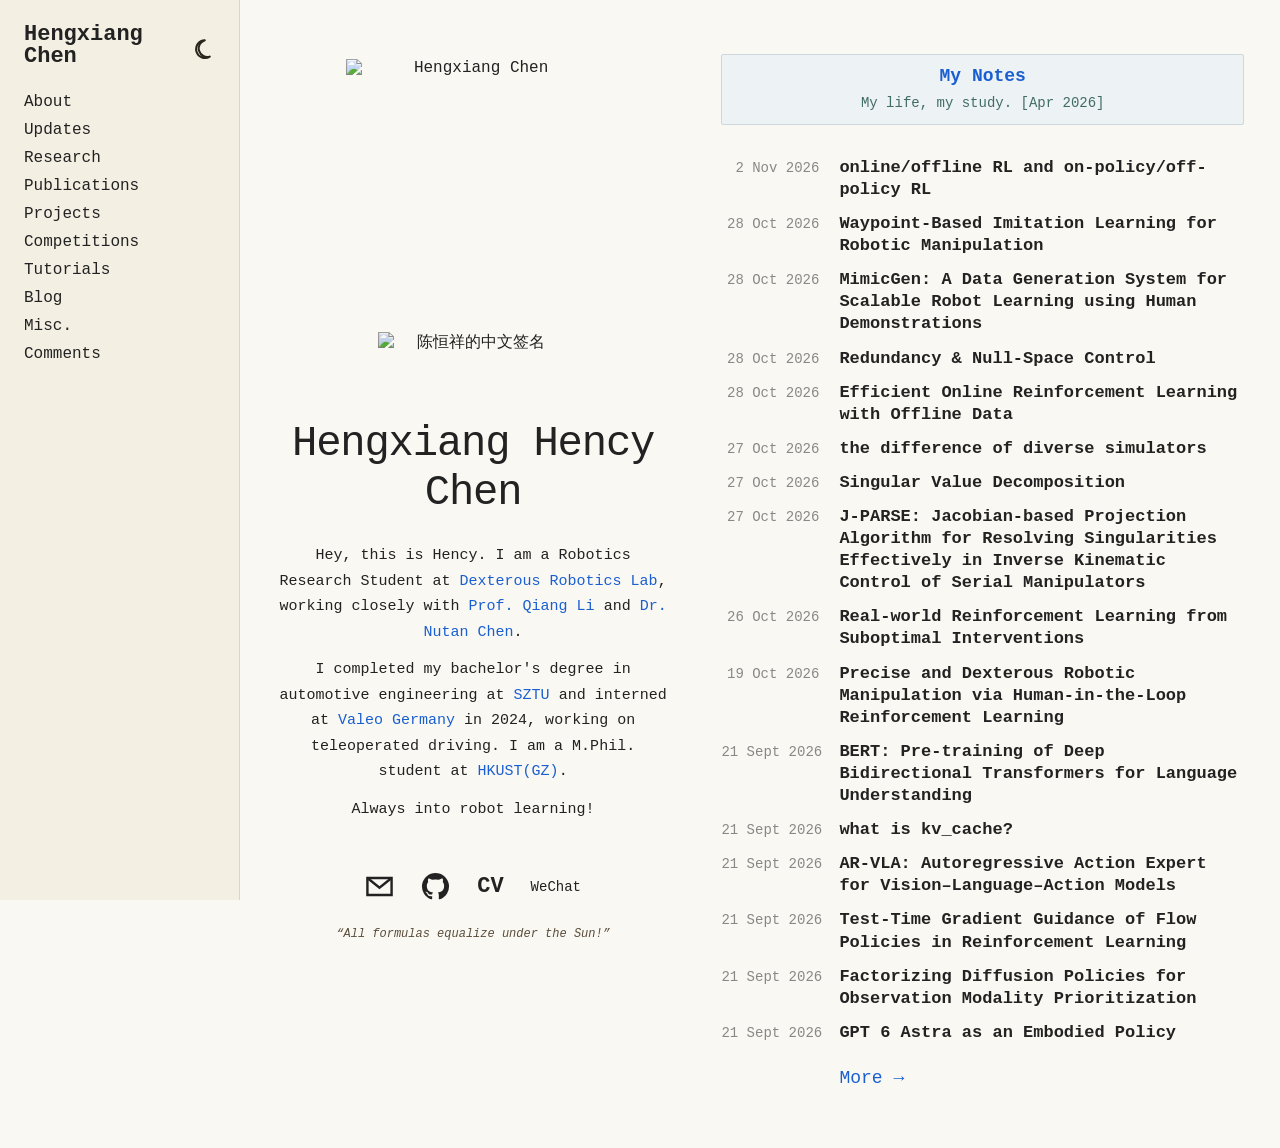
==== commit 98ea1239: "update" ====
--- a/index.html
+++ b/index.html
@@ -13,649 +13,107 @@
 })();
 </script>
 <link rel="stylesheet" href="style.css">
+<link rel="stylesheet" href="home.css">
 <link rel="stylesheet" href="https://unpkg.com/@waline/client@v3/dist/waline.css">
 </head>
-<body>
-<div id="layout">
-    <!-- Sidebar -->
-    <div id="sidebar">
+<body class="home-page">
+
+    <aside id="sidebar" aria-label="Site navigation">
+
         <div class="sidebar-top">
+
             <h1>Hengxiang Chen</h1>
+
             <button type="button" class="theme-toggle" id="theme-toggle" aria-pressed="false" aria-label="Toggle color theme">
+
                 <span class="theme-icon theme-icon-light" aria-hidden="true">
+
                     <svg viewBox="0 0 24 24" class="theme-svg">
+
                         <path d="M15.8 3.2a8.9 8.9 0 1 0 5 16.4 8.1 8.1 0 1 1-5-16.4Z" fill="none" stroke="currentColor" stroke-linejoin="round" stroke-width="2"></path>
+
                     </svg>
+
                 </span>
+
                 <span class="theme-icon theme-icon-dark" aria-hidden="true">
+
                     <svg viewBox="0 0 24 24" class="theme-svg">
+
                         <circle cx="12" cy="12" r="4" fill="none" stroke="currentColor" stroke-width="2"></circle>
+
                         <path d="M12 1.8v3.1M12 19.1v3.1M22.2 12h-3.1M4.9 12H1.8M19.2 4.8l-2.2 2.2M7 17l-2.2 2.2M19.2 19.2 17 17M7 7 4.8 4.8" fill="none" stroke="currentColor" stroke-linecap="round" stroke-width="2"></path>
+
                     </svg>
+
                 </span>
+
             </button>
-        </div>
+
+        </div>
+
         <p class="tagline"> </p>
+
         <ul>
-            <li><a href="#about">About</a></li>
-            <li><a href="#updates">Updates</a></li>
-            <!-- <li><a href="#research">Research</a></li> -->
-            <li><a href="#publications">Publications</a></li>
-            <li><a href="#projects">Projects</a></li>
-            <li><a href="#competitions">Competitions</a></li>
-            <li><a href="#technical_tutorials">Tutorials</a></li>
+
+            <li><a href="index.html#about">About</a></li>
+
+            <li><a href="portfolio.html#updates">Updates</a></li>
+
+            <li><a href="portfolio.html#research">Research</a></li>
+
+            <li><a href="portfolio.html#publications">Publications</a></li>
+
+            <li><a href="portfolio.html#projects">Projects</a></li>
+
+            <li><a href="portfolio.html#competitions">Competitions</a></li>
+
+            <li><a href="portfolio.html#technical_tutorials">Tutorials</a></li>
+
             <li><a href="blog.html">Blog</a></li>
-            <li><a href="#misc.">Misc.</a></li>
-            <li><a href="#comments">Comments</a></li>
+
+            <li><a href="portfolio.html#misc.">Misc.</a></li>
+
+            <li><a href="portfolio.html#comments">Comments</a></li>
+
             <!-- <li><a href="#contact">Contact</a></li> -->
+
             <!-- <li><a href="https://github.com/hengxiangchen">GitHub</a></li> -->
+
         </ul>
-    </div>
-
-    <!-- Main content -->
-    <div id="content">
-        <section id="about">
-            <div class="about-header">
-                <div class="about-copy">
-                    <h2>About</h2>
-                    <p>
-                        <b>Hengxiang (Hency) Chen</b> is a Robotics Research Student at <a href="https://tusz-agdr.github.io/">Dexterous Robotics Lab</a> working closely with <a href="https://sites.google.com/site/qiangliresearch/qiang-li-s-homepage?authuser=0">Prof.Oiang Li</a> and <a href="https://www.linkedin.com/in/nutan-chen-17678678/">Dr.Nutan Chen</a>, and previously completed his bachelor's degree in
-                        automotive engineering at <a href="https://www.sztu.edu.cn/">SZTU</a>. He also interned at <a href="https://www.valeo.com/en/kronach-neuses-valeo-brain-division/">Valeo Germany</a> focusing on Teleoperated Driving in 2024.
-                        <!-- <br>
-                        My work centers on robot learning, especially in compliant mobile manipulation. -->
-                        <br>
-                        He will be a M.Phil. student in <a href="https://www.hkust-gz.edu.cn/">HKUST(GZ)</a> in 2026. 
-                        <br>
-                        <br>
-                        Fullname easily pronounce as: <b>Hungxiang Chan</b>.
-                        <span class="text-red">Contact him with any excuse: <a href="mailto:hengxiangchen428@gmail.com">hengxiangchen428[AT]gmail[DOT]com</a></span>
-                        <br>
-                    </p>
-                    <p class="personal-motto">
-                        "All formulas equalize under the Sun!"
-                    </p>
-                    <p class="last-updated">Last updated: September 27, 2026</p>
-                </div>
-                <div class="about-avatar">
-                    <img
-                        src="images/profile.jpeg"
-                        alt="Portrait placeholder for Hengxiang Chen"
-                        class="profile-photo"
-                    >
-                    <img
-                        src="images/signature.jpg"
-                        alt="Signature of Hengxiang Chen"
-                        class="profile-signature"
-                    >
-                    <div class="profile-links">
-                        <a href="assets/Resume - Hengxiang Chen.pdf" target="_blank" rel="noopener noreferrer">CV</a>
-                        <span>|</span>
-                        <!-- <a href="mailto:hengxiangchen428@gmail.com">Email</a>
-                        <span>|</span> -->
-                        <button type="button" class="profile-link-button" id="wechat-trigger">WeChat</button>
-                        <span>|</span>
-                        <a href="https://github.com/hengxiangchen" target="_blank" rel="noopener noreferrer">Github</a>
-                    </div>
-                </div>
-            </div>
-        </section>
-
-        <section id="research">
-            <h2>Research Interests</h2>
-            <div class="research-layout">
-                <div class="research-figure">
-                    <button type="button" class="research-zoom-trigger" id="research-zoom-trigger" aria-label="Enlarge research path image">
-                        <img
-                            src="assets/research_path.png"
-                            alt="H. Chen's research path"
-                            class="research-image"
-                        >
-                        <span class="research-zoom-icon" aria-hidden="true">+</span>
-                    </button>
-                </div>
-                <div class="research-copy">
-                    <p>I used to build robot teleoperation systems for mobile manipulation and focus on learning-based policies based on autoregressive and diffusion models.
-                    Now my research interest is mainly in instructing robots to access contact-rich tasks using multimodality robot learning methods.
-                    <b class="text-red">Here are some of my current research questions:</b></p>
-                    <ol class="research-questions">
-                        <li>What kind of training or inference architecture for robot learning could be better in terms of temporal efficiency by fully using the ability of diverse sensor data?</li>
-                        <li>How can robust/compliant task execution be realized during rollout after reinforcement learning or SFT?</li>
-                        <li>How can these generative and robust skills be extended from a fixed setup to a mobile embodiment?</li>
-                    </ol>
-                </div>
-            </div>
-        </section>
-
-        <section id="updates">
-            <h2>Recent Updates</h2>
-            <ul class="compact-list">
-                <li>07.2026: Got band 7(6.5) in my newest IELTS test, check my notes <a href="https://tcneysmvnein.feishu.cn/wiki/FN44wsahGi6ogCkv4kjcDDbSnsh">here.</a></li>
-                <li>10.2025: Full scholarship M.Phil. Offer of HKUSTGZ accepted. <b class="text-red">Thanks, HKUSTGZ!</b></li>
-                <li>08.2025: Participated in the RBCC in HKUSTGZ.
-                <li>06.2025: Graduated from SZTU.</li>
-                <li>08.2024: Offer accepted X-Talent in SZTU as a research assistant. <b class="text-red">Thanks, SZTU!</b></li>
-                <li>08.2024: Finished internship at VALEO in Kronach, Germany. <b class="text-red">Thanks, Valeo!</b> <a href="https://www.linkedin.com/posts/valeo-deutschland_student-exchange-between-germany-and-china-activity-7188491811424804865-kSff/">[Report].</a></li>
-                <li>03.2024: Finished research work in SZTU Racing Car Studio about intelligent driving.</li>
-            </ul>
-        </section>
-
-
-        <section id="publications">
-            <h2>In-process Research</h2>
-            <div class="pub-group">
-
-                <!-- <h3>Robot Learning</h3> -->
-                <article class="publication publication--image">
-                    <div class="pub-media pub-media--image">
-                        <video
-                            class="pub-video pub-video--fit"
-                            controls
-                            preload="metadata"
-                            poster="">
-                            <source
-                                src="videos/M3-Tele.mp4"
-                                type="video/mp4"
-                            >
-                            Your browser does not support the video tag.
-                        </video>
-                    </div>
-                    <div class="pub-copy">
-                        <h4>
-                            M3-Tele: A Unified Multimodal Teleoperational Framework for Compliant Whole-Body Mobile Manipulation
-                        </h4>
-                        <p class="pub-meta">
-                            <b>Hengxiang Chen</b>, Shenwen Deng, Yujian Ma, Gan Ma, Qiang Li, and Nutan Chen
-                        </p>
-                        <p class="pub-meta">
-                            <!-- <b>Biomimetic Intelligence and Robotics2026 In review</b> -->
-                        </p>     
-                        <p class="pub-links">
-                            <a href="https://arxiv.org/pdf/2609.07859">arxiv</a>
-                            <!-- <a href="https://github.com/dondon03-10/LLM_TTT_RAG">project</a> -->
-                        </p>
-                   
-                    </div>
-                </article>
-
-                <article class="publication publication--image">
-                    <div class="pub-media pub-media--image">
-                        <video
-                            class="pub-video pub-video--fit"
-                            controls
-                            preload="metadata"
-                            poster="">
-                            <source
-                                src="videos/safecs.mp4"
-                                type="video/mp4"
-                            >
-                            Your browser does not support the video tag.
-                        </video>
-                    </div>
-                    <div class="pub-copy">
-                        <h4>
-                            A Generalizable Approach for Safety-Aware Robotic Behavior Planner
-                            with Constraint Space
-                        </h4>
-                        <p class="pub-meta">
-                            Xianxu Wu, Shang-Ching Liu, <b>Hengxiang Chen</b>, Qiang Li, and Jianwei Zhang
-                        </p>
-                        <p class="pub-meta">
-                            <b>RAL2026 In review</b>
-                        </p>
-                        <p class="pub-links">
-                            <a href="assets/paper/safecs.pdf">paper</a>
-                            <a href="https://github.com/dondon03-10/LLM_TTT_RAG">project</a>
-                        </p>
-                    </div>
-                </article>
-
-
-
-        </section>
-
-        <section id="publications">
-            <h2>Publications</h2>
-            <div class="pub-group">
-
-                <article class="publication publication--image">
-                    <div class="pub-media pub-media--image">
-                        <video
-                            class="pub-video pub-video--fit"
-                            controls
-                            preload="metadata"
-                            poster="">
-                            <source
-                                src="videos/octopi-x.mp4"
-                                type="video/mp4"
-                            >
-                            Your browser does not support the video tag.
-                        </video>
-                    </div>
-                    <div class="pub-copy">
-                        <h4>
-                            Octopi-X: Robotic Perception with a Large
-                            Tactile-Vision-Language Model for Physical Property
-                            Inference
-                        </h4>
-                        <p class="pub-meta">
-                            Zexiang Guo*, <b>Hengxiang Chen*</b>, Xinheng Mai*,
-                            Qiusang Qiu, Gan Ma, Zhanat Kappassov, Qiang Li,
-                            Nutan Chen
-                        </p>
-                        <p class="pub-meta">
-                            <span class="text-red">Best Paper Finalists Award</span> in IROS2025 Workshop Tactile Sensing
-                        </p>
-                        <p class="pub-links">
-                            <a href="assets/IROS2025 Best Paper Award Finalist.pdf">award</a>
-                            <a href="https://tusz-agdr.github.io/octopi-X.github.io/">project</a>
-                            <a href="assets/paper/Octopi-X.pdf">paper</a>
-                            <a href="https://arxiv.org/abs/2506.19303">arxiv</a>
-                        </p>
-                        <p class="pub-summary">
-                            TL;DR: Inferring physical properties can significantly
-                            enhance robotic manipulation by enabling robots to
-                            handle objects safely and efficiently through
-                            adaptive grasping strategies. We integrate visual
-                            observations with tactile representations within a
-                            multimodal vision-language model and show strong
-                            zero-shot generalization.
-                        </p>
-                    </div>
-                </article>
-
-                <article class="publication publication--image">
-                    <div class="pub-media pub-media--image">
-                        <img
-                            src="images/Cross-Modal_Robotic_Perception_for-poster.png"
-                            alt="Illustration placeholder for interactive planning paper"
-                            class="pub-image pub-image--fit"
-                        >
-                    </div>
-                    <div class="pub-copy">
-                        <h4>
-                            Cross Modal Robotic Perception with a Large Vision
-                            Language Model for Physical Property Inference
-                        </h4>
-                        <p class="pub-meta">
-                            Zexiang Guo*, <b>Hengxiang Chen*</b>, Qiusang Qiu,
-                            et al.
-                        </p>
-                        <p class="pub-meta">
-                            <b>CLAWAR2025</b>
-                        </p>
-                        <p class="pub-links">
-                            <a href="https://arxiv.org/abs/2506.19303">paper</a>
-                            <!-- <a href="https://hengxiangchen.github.io/">project</a> -->
-                        </p>
-                        <p class="pub-summary">
-                            TL;DR: Inferring physical properties can significantly
-                            enhance robotic manipulation by enabling robots to
-                            handle objects safely and efficiently through
-                            adaptive grasping strategies. Our framework fuses
-                            visual observations and tactile representations,
-                            outperforming baselines on diverse objects.
-                        </p>
-                    </div>
-                </article>
-
-                <article class="publication publication--image">
-                    <div class="pub-media pub-media--image">
-                        <img
-                            src="images/pp_auv_.png"
-                            alt="Illustration placeholder for interactive planning paper"
-                            class="pub-image pub-image--fit"
-                        >
-                    </div>
-                    <div class="pub-copy">
-                        <h4>
-                            Path Planning Algorithm Comparison Analysis for
-                            Wireless AUVs Energy Sharing System
-                        </h4>
-                        <p class="pub-meta">
-                            Zhengji Feng, <b>Hengxiang Chen</b>, Liqun Chen, Xiaolin Mou
-                        </p>
-                        <p class="pub-meta">
-                            <b>IEEE ITeN 2023</b>
-                        </p>
-                        <p class="pub-links">
-                            <a href="https://ieeexplore.ieee.org/document/10311674">paper</a>
-                            <a href="https://github.com/hengxiangchen/Algorithm_Comparison_RRTstar_and_PSO">code</a>
-                        </p>
-                        <p class="pub-summary">
-                            TL;DR: This research proposes a wireless AUV energy sharing
-                            system for underwater recharging and compares RRT*
-                            and PSO for path planning under static and dynamic
-                            obstacles, with analysis of path length, energy
-                            consumption, and computational complexity.
-                        </p>
-                    </div>
-                </article>
-
-
-            </div>
-
-            <!-- <div class="pub-group">
-                <h3>Autonomous Systems</h3>
-
-                <article class="publication publication--image">
-                    <div class="pub-media pub-media--image">
-                        <img
-                            src="images/pp_auv_.png"
-                            alt="Illustration placeholder for interactive planning paper"
-                            class="pub-image pub-image--fit"
-                        >
-                    </div>
-                    <div class="pub-copy">
-                        <h4>
-                            Path Planning Algorithm Comparison Analysis for
-                            Wireless AUVs Energy Sharing System
-                        </h4>
-                        <p class="pub-meta">
-                            Zhengji Feng, <b>Hengxiang Chen</b>, Liqun Chen, Xiaolin Mou
-                        </p>
-                        <p class="pub-meta">
-                            <b>IEEE ITeN 2023</b>
-                        </p>
-                        <p class="pub-links">
-                            <a href="https://ieeexplore.ieee.org/document/10311674">paper</a>
-                            <a href="https://github.com/hengxiangchen/Algorithm_Comparison_RRTstar_and_PSO">code</a>
-                        </p>
-                        <p class="pub-summary">
-                            This research proposes a wireless AUV energy sharing
-                            system for underwater recharging and compares RRT*
-                            and PSO for path planning under static and dynamic
-                            obstacles, with analysis of path length, energy
-                            consumption, and computational complexity.
-                        </p>
-                    </div>
-                </article>
-            </div> -->
-        </section>
-
-        <section id="projects">
-            <h2>Selected Projects</h2>
-            <div class="pub-group">
-
-                <article class="publication publication--image project-showcase">
-                    <div class="project-carousel" aria-label="Project demonstration gallery">
-                        <div class="project-carousel__viewport">
-                            <div class="project-carousel__slide is-active" data-carousel-slide>
-                                <img
-                                    class="project-carousel__gif"
-                                    src="videos/kinematics_teaching.gif"
-                                    alt="Kinematics teaching demonstration while wiping a board"
-                                >
-                            </div>
-                            <div class="project-carousel__slide" data-carousel-slide hidden>
-                                <img
-                                    class="project-carousel__gif"
-                                    src="videos/iPad_control.gif"
-                                    alt="iPad-based robot control demonstration while wiping a board"
-                                    loading="lazy"
-                                >
-                            </div>
-                            <div class="project-carousel__slide" data-carousel-slide hidden>
-                                <img
-                                    class="project-carousel__gif"
-                                    src="videos/xbox_control.gif"
-                                    alt="Xbox-based robot control demonstration while wiping a board"
-                                    loading="lazy"
-                                >
-                            </div>
-                            <button class="project-carousel__button project-carousel__button--previous" type="button" data-carousel-previous aria-label="Previous demo"></button>
-                            <button class="project-carousel__button project-carousel__button--next" type="button" data-carousel-next aria-label="Next demo"></button>
-                        </div>
-                        <div class="project-carousel__footer">
-                            <span class="project-carousel__status" aria-live="polite">Demo 1 of 3</span>
-                            <div class="project-carousel__dots" aria-label="Choose a video">
-                                <button class="project-carousel__dot is-active" type="button" data-carousel-dot="0" aria-label="Show demo 1" aria-current="true"></button>
-                                <button class="project-carousel__dot" type="button" data-carousel-dot="1" aria-label="Show demo 2"></button>
-                                <button class="project-carousel__dot" type="button" data-carousel-dot="2" aria-label="Show demo 3"></button>
-                            </div>
-                        </div>
-                    </div>
-                    <div class="pub-copy">
-                        <h4>Diverse Data-Collection-System Designs</h4>
-                        <!-- <p class="pub-meta">Selected project demonstrations</p> -->
-                        <p class="pub-summary">
-                            Getting insights from <a href="https://tidybot2.github.io/">Tidybot++</a>, we design diverse data collection systems using a 7-dof Kinova Gen3 and a differential mobile base, including kinematics teaching, control based on iPad and xbox.
-                            Here are three demonstrations during wiping a board.
-                        </p>
-                    </div>
-                </article>
-
-                <article class="publication publication--image">
-                    <div class="pub-media pub-media--image">
-                        <video
-                            class="pub-video pub-video--fit"
-                            controls
-                            preload="metadata"
-                            poster="">
-                            <source
-                                src="videos/moblie manipulation.mp4"
-                                type="video/mp4"
-                            >
-                        </video>
-                        <br>
-                        <br>
-                        <img
-                            src="images/graduate_design.png"
-                            alt="Illustration placeholder for interactive planning paper"
-                            class="pub-image pub-image--fit"
-                        >
-                    </div>
-                    <div class="pub-copy">
-                        <h4>
-                            本科毕业论文：移动操作机器人定位算法和基于视触融合的抓取研究
-                            <br>
-                            Graduated Thesis: Vision-Touch Guided Grasping for Mobile Manipulators control of remote urban driving
-                        </h4>
-                        <p class="pub-meta">
-                            <b>Hengxiang Chen</b>, Qiang Li
-                        </p>
-                        <p class="pub-links">
-                            <!-- <a href="https://ieeexplore.ieee.org/document/10311674">paper</a> -->
-                            <a href="https://github.com/hengxiangchen/mobman_sztu">code</a>
-                        </p>
-                        <p class="pub-summary">
-                            Problem: Mobile manipulators often struggle with accurate object
-                            grasping and long-horizon navigation in dynamic environments. 
-                            <br>
-                            TL;DR: In this work, I designed a full-stack robotic software system based ROS
-                            combining <a href="https://wiki.ros.org/cartographer">'Cartographer'</a> for high-precision localization, <a href="https://github.com/graspnet/graspnetAPI">'GraspNet'</a> and 'YOLOv8'
-                            for object detection and 6-DoF grasping pose generalization, and a close-loop
-                            control algorithm using tactile optical sensors(Gelsight Mini), trying to let
-                            the mobile manipulator deliver books to humans even in a cross-floor scenario.
-                            <!-- <br>
-                            Some available technical stacks: YOLOv8/SAM/MoveIt -->
-                            <!-- <br>
-                            Outcome: The localization accuracy was verified through qualitative
-                            and quantitative experiments, and crossing-navigation and object grasping
-                            in different scenarios were realized. -->
-                        </p>
-                    </div>
-                </article>
-                <article class="publication publication--image">
-
-                    <div class="pub-media pub-media--image">
-                        <img
-                            src="images/The_impact_of_latency_and_vehicle_speed_on_the_motion_control_of_remote_urban_driving.png"
-                            alt="Illustration placeholder for interactive planning paper"
-                            class="pub-image pub-image--fit"
-                        >
-                    </div>
-
-                    <div class="pub-copy">
-                        <h4>
-                            Internship Technical Report: The impact of latency and vehicle speed on the motion control of remote urban driving
-                        </h4>
-                        <p class="pub-meta">
-                            <b>Hengxiang Chen</b>, Yongwei Yang
-                        </p>
-                        <p class="pub-summary">
-                            TL;DR: In this research, we quantitatively analyzes the impacts
-                            of latency and vehicle speed on motion control in remote
-                            urban driving through statistical modeling of simulation
-                            results and real-world vehicle data. It employs Time To
-                            Collision (TTC) as a collision risk metric to evaluate
-                            and quantify the risk associated with different latency
-                            scenarios. Experimental results indicate that higher latency
-                            significantly increases collision risks in specific traffic
-                            scenarios, such as protected left turns and intersections.
-                            The study proposes practical safety countermeasures, including
-                            scenario restrictions, speed optimization, and local Automated
-                            Emergency Braking (AEB), providing critical insights to
-                            improve the safety and reliability of remote driving systems.
-                        </p>
-                    </div>
-                </article>
-
-                <article class="publication publication--image">
-                    <div class="pub-media pub-media--image">
-                        <img
-                            src="images/sztu-yijizhichang-logo.svg"
-                            alt="Logo for SZTU Yi Ji Zhi Chang"
-                            class="pub-image pub-image--fit"
-                        >
-                    </div>
-                    <div class="pub-copy">
-                        <h4>
-                            SZTU 一技之长 (Campus skill-sharing platform)
-                        </h4>
-                        <p class="pub-meta">
-                            
-                        </p>
-                        <p class="pub-meta">
-                            Project Initiator
-                        </p>
-                        <p class="pub-links">
-                            <a href="https://sztu-yijizhichang.github.io/" target="_blank" rel="noopener noreferrer">project</a>
-                        </p>
-                        <p class="pub-summary">
-                            TL;DR: A lightweight campus platform for SZTUers to share skills,
-                            exchange practical know-how, and connect around mutual help.
-                            To protect privacy, contributors are not listed by name unless
-                            they explicitly provide a display name; everyone else remains
-                            anonymous. The project focuses on making skill discovery and
-                            peer-to-peer support easier inside the SZTU community.
-                        </p>
-                    </div>
-                </article>
-
-
-            </div>
-        </section>
-
-        <section id="competitions">
-            <h2>Competitions</h2>
-
-            <div class="pub-group">
-                <article class="publication publication--image">
-                    <div class="pub-media pub-media--image">
-                        <img
-                            src="images/competition-2023.png"
-                            alt="Award certificate for Chinese Robotics and Artificial Intelligence Competition"
-                            class="pub-image pub-image--fit"
-                        >
-                        <img
-                            src="images/competition-2022-2.png"
-                            alt="Award certificate for Chinese Robotics and Artificial Intelligence Competition"
-                            class="pub-image pub-image--fit"
-                        >
-                    </div>
-                    <div class="pub-copy">
-                        <h4>Chinese Robotics and Artificial Intelligence Competition (Intelligent Driving)</h4>
-                        <p class="pub-meta">
-                            <b>Team Leader</b>
-                        </p>
-                        <p class="pub-meta">
-                            June 2023 - Hainan, China
-                        </p>
-                        <p class="competition-award">
-                            <b>5th Place (National First Prize)</b>
-                        </p>
-                        <p class="pub-summary">
-                            TL;DR: In this competition, we aimed to reach the goal area as quickly as possible on a 
-                            predefined map consisting of straight roads, curved racing sections, and a figure-eight roundabout.
-                            <br>
-                            I was mainly responsible for the development of system pipeline based on ROS,
-                            I also participated in fine-tuning parameters of <a href="https://wiki.ros.org/move_base">'Movebase'</a>, which included many 
-                            autonomous algorithms for mobile base planning and control.
-                        </p>
-                    </div>
-                </article>
-
-                <article class="publication publication--image">
-                    <div class="pub-media pub-media--image">
-                        <img
-                            src="images/competition-2022-1.png"
-                            alt="Award certificate for Chinese Outdoor ROS Autonomous Racing Competition"
-                            class="pub-image pub-image--fit"
-                        >
-                    </div>
-                    <div class="pub-copy">
-                        <h4>Chinese Outdoor ROS Autonomous Racing Competition</h4>
-                        <p class="pub-meta">
-                            <b>Team Leader</b>
-                        </p>
-                        <p class="pub-meta">
-                            December 2022 - Shenzhen, China
-                        </p>
-                        <p class="competition-award">
-                            <b>3rd Place (National First Prize)</b>
-                        </p>
-                        <p class="pub-summary">
-                        TL;DR: The objective of this competition was to design and implement the software system 
-                        for an autonomous race car capable of completing two laps of a cone-defined track
-                        in the shortest possible time.
-                            <br>
-                            In this work, I developed the method of multi-sensors fusion as following.
-                        </p>
-                        <img
-                            src="images/sensors-fusion.png"
-                            alt="Award certificate for Chinese Robotics and Artificial Intelligence Competition"
-                            class="pub-image pub-image--fit"
-                        >
-                    </div>
-                </article>
-            </div>
-        </section>
-
-        <section id="technical_tutorials">
-            <h2>Tutorials</h2>
-            <ul class="compact-list">
-                <li>04.2026: Update my tutorials of <a href="https://tcneysmvnein.feishu.cn/wiki/QNKjw5VrSirpu6kUHeacS6sZncf">Mobile Manipulation</a>.</li>
-                <li>04.2026: Invited to give a talk about Collaborative Control of Mobile Manipulators<a href="assets/协同控制-20260423-v1.pdf">[Slide]</a>.</li>
-                <li>10.2025: Invited to give a talk in IROS2025 Tactile Sensing Workshop<a href="assets/workshop_ppt-hengxiang chen.pdf">[Slide]</a>.</li>
-            </ul>
-        </section>
-
-        <!-- <section id="contact">
-            <h2>Contact</h2>
-            <p>Email: hengxiangchen428@gmail.com</p>
-        </section> -->
-
-        <section id="misc.">
-            <h2>Misc.</h2>
-            <p>I am a big fan of solo travel, I have been to several countries. I love any <b>End Realm</b> like Iceland:).</p>
-            <p>In my spare time, I enjoy electronic music and jazz hip-pop. <a href="https://zh.wikipedia.org/wiki/Luv(sic)_Hexalogy">Hexalogy</a> from nujabes and shing02 is one of my favorite albums.</p> 
-        </section>
-
-        <section id="comments">
-            <h2>Comments</h2>
-            <!-- <p class="comments-note">
-                Waline is wired in. To make it live, set your deployed Waline
-                <code>serverURL</code> in the script at the bottom of this file.
-            </p> -->
-            <div id="waline" class="comments-host"></div>
-        </section>
-
-        <footer class="site-footer">
-            <p>&copy; 2026 Hency. All rights reserved.</p>
-        </footer>
-
-    </div>
-</div>
+
+    </aside>
+
+<main class="home-cover" aria-label="Introduction and writing">
+    <section class="cover-profile" id="about" aria-labelledby="cover-name">
+        <img class="cover-photo" src="images/profile.jpeg" alt="Hengxiang Chen" width="255" height="255">
+        <img class="cover-signature" src="images/signature.jpg" alt="陈恒祥的中文签名" width="190" height="64">
+        <h1 id="cover-name">Hengxiang Hency Chen</h1>
+        <div class="cover-bio">
+            <p>Hey, this is Hency. I am a Robotics Research Student at <a href="https://tusz-agdr.github.io/">Dexterous Robotics Lab</a>, working closely with <a href="https://sites.google.com/site/qiangliresearch/qiang-li-s-homepage?authuser=0">Prof. Qiang Li</a> and <a href="https://www.linkedin.com/in/nutan-chen-17678678/">Dr. Nutan Chen</a>.</p>
+            <p>I completed my bachelor's degree in automotive engineering at <a href="https://www.sztu.edu.cn/">SZTU</a> and interned at <a href="https://www.valeo.com/en/kronach-neuses-valeo-brain-division/">Valeo Germany</a> in 2024, working on teleoperated driving. I am a M.Phil. student at <a href="https://www.hkust-gz.edu.cn/">HKUST(GZ)</a>.</p>
+            <p>Always into robot learning!</p>
+        </div>
+        <div class="cover-social" aria-label="Contact and profiles">
+            <a href="mailto:hengxiangchen428@gmail.com" aria-label="Email" title="Email"><svg viewBox="0 0 24 24" aria-hidden="true"><path d="M2 5h20v14H2z" fill="none" stroke="currentColor" stroke-width="2"/><path d="m2 5 10 8L22 5" fill="none" stroke="currentColor" stroke-width="2"/></svg></a>
+            <a href="https://github.com/hengxiangchen" aria-label="GitHub" title="GitHub"><svg viewBox="0 0 24 24" aria-hidden="true"><path fill="currentColor" d="M12 .8a11.2 11.2 0 0 0-3.54 21.83c.56.1.77-.24.77-.54v-2.1c-3.13.68-3.79-1.33-3.79-1.33-.51-1.3-1.25-1.65-1.25-1.65-1.02-.7.08-.68.08-.68 1.13.08 1.72 1.16 1.72 1.16 1 1.71 2.62 1.22 3.26.93.1-.72.39-1.22.71-1.5-2.5-.29-5.13-1.25-5.13-5.56 0-1.23.44-2.23 1.16-3.02-.12-.29-.5-1.43.11-2.98 0 0 .95-.3 3.08 1.15a10.7 10.7 0 0 1 5.6 0c2.14-1.45 3.08-1.15 3.08-1.15.61 1.55.23 2.69.11 2.98.72.79 1.16 1.79 1.16 3.02 0 4.32-2.63 5.27-5.14 5.55.4.35.76 1.03.76 2.08v3.1c0 .3.2.65.77.54A11.2 11.2 0 0 0 12 .8Z"/></svg></a>
+            <a href="assets/Resume - Hengxiang Chen.pdf" class="cover-cv" title="Curriculum vitae">CV</a>
+            <button type="button" id="wechat-trigger" title="WeChat">WeChat</button>
+        </div>
+<p class="cover-motto">“All formulas equalize under the Sun!”</p>
+</section>
+    <section class="cover-writing" aria-label="Blog and notes">
+        <div class="cover-features">
+            <a class="cover-feature cover-feature-wide" href="blog.html">
+                <h2>My Notes</h2>
+                <p>My life, my study. [Apr 2026]</p>
+            </a>
+        </div>
+        <ol class="cover-posts" id="cover-posts"></ol>
+        <a class="cover-all-posts" href="blog.html">More &rarr;</a>
+    </section>
+</main>
+
 <div class="wechat-modal" id="wechat-modal" hidden>
     <div class="wechat-modal-backdrop" id="wechat-backdrop"></div>
     <div class="wechat-modal-panel" role="dialog" aria-modal="true" aria-labelledby="wechat-title">
@@ -734,7 +192,7 @@
 })();
 </script>
 <script type="module">
-import { init } from 'https://unpkg.com/@waline/client@v3/dist/waline.js';
+
 
 const WALINE_SERVER_URL = 'https://walinehency.vercel.app';
 const wechatModal = document.getElementById('wechat-modal');
@@ -782,13 +240,15 @@
         closeWechatModal();
     }
 });
-if (WALINE_SERVER_URL) {
-    init({
+if (WALINE_SERVER_URL && document.getElementById('waline')) {
+    import('https://unpkg.com/@waline/client@v3/dist/waline.js').then(({ init }) => init({
         el: '#waline',
         serverURL: WALINE_SERVER_URL,
         dark: 'html[data-theme="dark"]',
+    })).catch(() => {
+        document.getElementById('waline').textContent = 'Comments are temporarily unavailable.';
     });
-} else {
+} else if (document.getElementById('waline')) {
     const walineRoot = document.getElementById('waline');
     walineRoot.innerHTML = `
         <div class="comments-placeholder">
@@ -798,5 +258,11 @@
     `;
 }
 </script>
+<script src="posts-data.js"></script>
+<script src="home.js"></script>
+<a class="page-edge-link" href="portfolio.html" aria-label="Next page: research and projects" title="Next page: research and projects">
+    <svg viewBox="0 0 24 24" aria-hidden="true"><defs><linearGradient id="page-arrow-gradient" x1="0" y1="0" x2="1" y2="1"><stop offset="0%" stop-color="#91beb4"/><stop offset="100%" stop-color="#365f73"/></linearGradient></defs><path d="m9 5 7 7-7 7" fill="none" stroke="url(#page-arrow-gradient)" stroke-width="2" stroke-linecap="round" stroke-linejoin="round"/></svg>
+</a>
+<script src="page-nav.js"></script>
 </body>
 </html>
--- a/home.css
+++ b/home.css
@@ -0,0 +1,144 @@
+/* Homepage cover, inspired by the spare two-column layout of kvfrans.com. */
+html { scroll-behavior: smooth; }
+.home-page { background: #faf8f2; color: #222; font-family: "Courier New", monospace; }
+.home-page a { text-decoration: none; }
+.home-page a:hover { text-decoration: underline; }
+.home-cover { display: grid; grid-template-columns: minmax(0, 0.86fr) minmax(0, 1.14fr); gap: clamp(60px, 10vw, 180px); max-width: 1450px; margin: 0 auto; padding: 64px 50px 70px; align-items: start; box-sizing: border-box; }
+.cover-profile { position: relative; text-align: center; margin: 5px 0 0; }
+.cover-photo { display: block; width: 255px; height: 255px; max-width: 100%; object-fit: cover; margin: 0 auto; }
+.cover-profile h1 { font-size: clamp(32px, 3.3vw, 48px); font-weight: 500; line-height: 1.15; letter-spacing: -1.2px; margin: 52px 0 26px; }
+.cover-bio { font-size: 15px; line-height: 1.7; }
+.cover-bio p { margin: 0 0 12px; line-height: inherit; }
+.cover-bio a { color: #1a5fd0; }
+.cover-social { display: flex; justify-content: center; align-items: center; flex-wrap: wrap; gap: 27px; margin-top: 50px; }
+.cover-social a, .cover-social button { color: #222; }
+.cover-social svg { width: 29px; height: 29px; display: block; }
+.cover-social button { border: 0; padding: 0; background: none; cursor: pointer; font: inherit; font-size: 14px; }
+.cover-cv { font-size: 22px; font-weight: 700; }
+.cover-nav { display: flex; flex-wrap: wrap; justify-content: center; gap: 10px 18px; margin-top: 32px; font-size: 13px; }
+.cover-nav a { color: #666; }
+.cover-motto { color: #888; font-size: 12px; font-style: italic; margin: 24px 0 0; }
+.cover-profile .theme-toggle { margin: 16px auto 0; }
+.cover-writing { margin: 0; min-width: 0; }
+.cover-features { display: grid; grid-template-columns: repeat(2, minmax(0, 1fr)); gap: 10px 30px; margin-bottom: 32px; }
+.cover-feature { border: 1px solid #ccd8de; border-radius: 2px; padding: 8px 14px; text-align: center; display: flex; flex-direction: column; justify-content: center; }
+.cover-feature-wide { grid-column: 1 / -1; }
+.cover-feature h2 { color: #1a5fd0; font-size: 18px; line-height: 1.45; margin: 0; font-weight: 600; }
+.cover-feature p { color: #416c66; font-size: 14px; line-height: 1.7; margin: 3px 0 0; }
+.cover-posts { padding: 0; margin: 0; list-style: none; }
+.cover-post { display: grid; grid-template-columns: 98px minmax(0, 1fr); gap: 20px; align-items: baseline; margin: 0 0 12px; }
+.cover-post time { color: #888; font-size: 14px; text-align: right; white-space: nowrap; }
+.cover-post a { color: #222; font-size: 17px; font-weight: 600; line-height: 1.3; overflow-wrap: anywhere; }
+.cover-all-posts { display: inline-block; color: #1a5fd0; margin: 12px 0 0 118px; font-size: 18px; }
+.home-page #layout { display: block; border-top: 1px solid #ddd4c3; }
+.home-page #content { width: 100%; max-width: 1160px; margin: 0 auto; padding: 45px 40px; }
+.home-page :focus-visible { outline: 2px solid #1a5fd0; outline-offset: 5px; }
+
+html[data-theme="dark"] .cover-post a, html[data-theme="dark"] .cover-social a, html[data-theme="dark"] .cover-social button { color: #f1f3f5; }
+html[data-theme="dark"] .cover-feature { border-color: #454a50; }
+html[data-theme="dark"] .cover-feature h2 { color: #7ac7ff; }
+html[data-theme="dark"] .cover-feature p { color: #b2cec8; }
+html[data-theme="dark"] .home-page #layout { border-color: #30353a; }
+@media (max-width: 1050px) {
+    .home-cover { gap: 48px; padding: 48px 30px; grid-template-columns: minmax(0, 0.9fr) minmax(0, 1.1fr); }
+    .cover-features { gap: 12px; }
+    .cover-post { grid-template-columns: 84px minmax(0, 1fr); gap: 14px; }
+    .cover-post time { font-size: 12px; }
+    .cover-all-posts { margin-left: 98px; }
+}
+@media (max-width: 760px) {
+    .home-cover { grid-template-columns: minmax(0, 1fr); gap: 48px; padding: 36px 22px 48px; }
+    .cover-profile { max-width: 540px; margin: 0 auto; }
+    .cover-photo { width: 220px; height: 220px; }
+    .cover-profile h1 { margin-top: 28px; }
+    .cover-social { margin-top: 28px; }
+    .cover-feature h2 { font-size: 16px; }
+    .cover-post a { font-size: 16px; }
+    .home-page #content { padding: 20px; }
+}
+@media (prefers-reduced-motion: reduce) { html { scroll-behavior: auto; } }
+
+/* Retain the original site palette and persistent section navigation. */
+.home-page #sidebar { top: 0; left: 0; z-index: 10; overflow-y: auto; }
+.home-cover { width: calc(100% - 240px); margin-left: 240px; padding: 54px 36px 60px; gap: clamp(32px, 4vw, 72px); }
+.home-page #layout { width: calc(100% - 240px); margin-left: 240px; }
+.cover-feature { background: #edf2f4; }
+.cover-motto { color: #5a4d3c; }
+html[data-theme="dark"] .cover-feature { background: #161c25; border-color: #334150; }
+html[data-theme="dark"] .cover-bio a,
+html[data-theme="dark"] .cover-all-posts { color: #7ac7ff; }
+html[data-theme="dark"] .cover-post a,
+html[data-theme="dark"] .cover-social a,
+html[data-theme="dark"] .cover-social button { color: #f3ecdf; }
+html[data-theme="dark"] .cover-post time { color: #aeb8c4; }
+@media (min-width: 861px) and (max-width: 1200px) {
+    .home-cover { padding: 40px 24px; gap: 28px; }
+    .cover-profile h1 { font-size: 32px; }
+    .cover-photo { width: 210px; height: 210px; }
+    .cover-post { grid-template-columns: 78px minmax(0, 1fr); gap: 12px; }
+    .cover-post a { font-size: 15px; }
+    .cover-feature h2 { font-size: 15px; }
+}
+@media (min-width: 1640px) {
+    .home-cover { margin-left: max(240px, calc((100% - 1450px + 240px) / 2)); }
+}
+@media (max-width: 860px) {
+    .home-page #sidebar { position: static; width: 100%; height: auto; padding: 20px 24px; }
+    .home-page #sidebar ul { display: flex; flex-wrap: wrap; gap: 12px 20px; margin: 18px 0 0; }
+    .home-page #sidebar li { margin: 0; }
+    .home-page #sidebar .tagline { display: none; }
+    .home-cover { width: 100%; margin: 0 auto; grid-template-columns: minmax(0, 1fr); padding: 36px 22px 48px; gap: 40px; }
+    .cover-profile { max-width: 540px; margin: 0 auto; }
+    .home-page #layout { width: 100%; margin-left: 0; }
+}
+
+/* Separate cover and portfolio pages; the navigation stays in the same place. */
+.home-cover { min-height: 100svh; }
+.home-page.details-page #layout { border-top: 0; }
+.page-edge-link {
+    position: fixed;
+    z-index: 15;
+    right: 0;
+    top: 50%;
+    transform: translateY(-50%);
+    display: flex;
+    align-items: center;
+    justify-content: center;
+    width: 64px;
+    height: 144px;
+    border-radius: 48px 0 0 48px;
+    background: linear-gradient(90deg, rgba(237, 242, 244, 0), rgba(204, 221, 220, .85));
+    opacity: 0;
+    transition: opacity 260ms ease;
+}
+.page-edge-link svg { width: 46px; height: 46px; }
+.page-edge-active .page-edge-link,
+.page-edge-link:hover,
+.page-edge-link:focus-visible { opacity: 1; }
+.modal-open .page-edge-link { visibility: hidden; }
+html[data-theme="dark"] .page-edge-link {
+    background: linear-gradient(90deg, rgba(22, 28, 37, 0), rgba(51, 75, 79, .9));
+}
+@media (hover: none) {
+    .page-edge-link { opacity: 1; width: 42px; height: 88px; }
+    .page-edge-link svg { width: 32px; height: 32px; }
+}
+@media (prefers-reduced-motion: reduce) {
+    .page-edge-link { transition: none; }
+}
+
+/* Original handwritten Chinese signature below the portrait. */
+.cover-signature {
+    display: block;
+    width: 190px;
+    max-width: 70%;
+    height: auto;
+    margin: 18px auto 0;
+    mix-blend-mode: multiply;
+}
+.cover-signature + #cover-name { margin-top: 24px; }
+html[data-theme="dark"] .cover-signature {
+    filter: invert(1);
+    mix-blend-mode: screen;
+    opacity: .9;
+}
